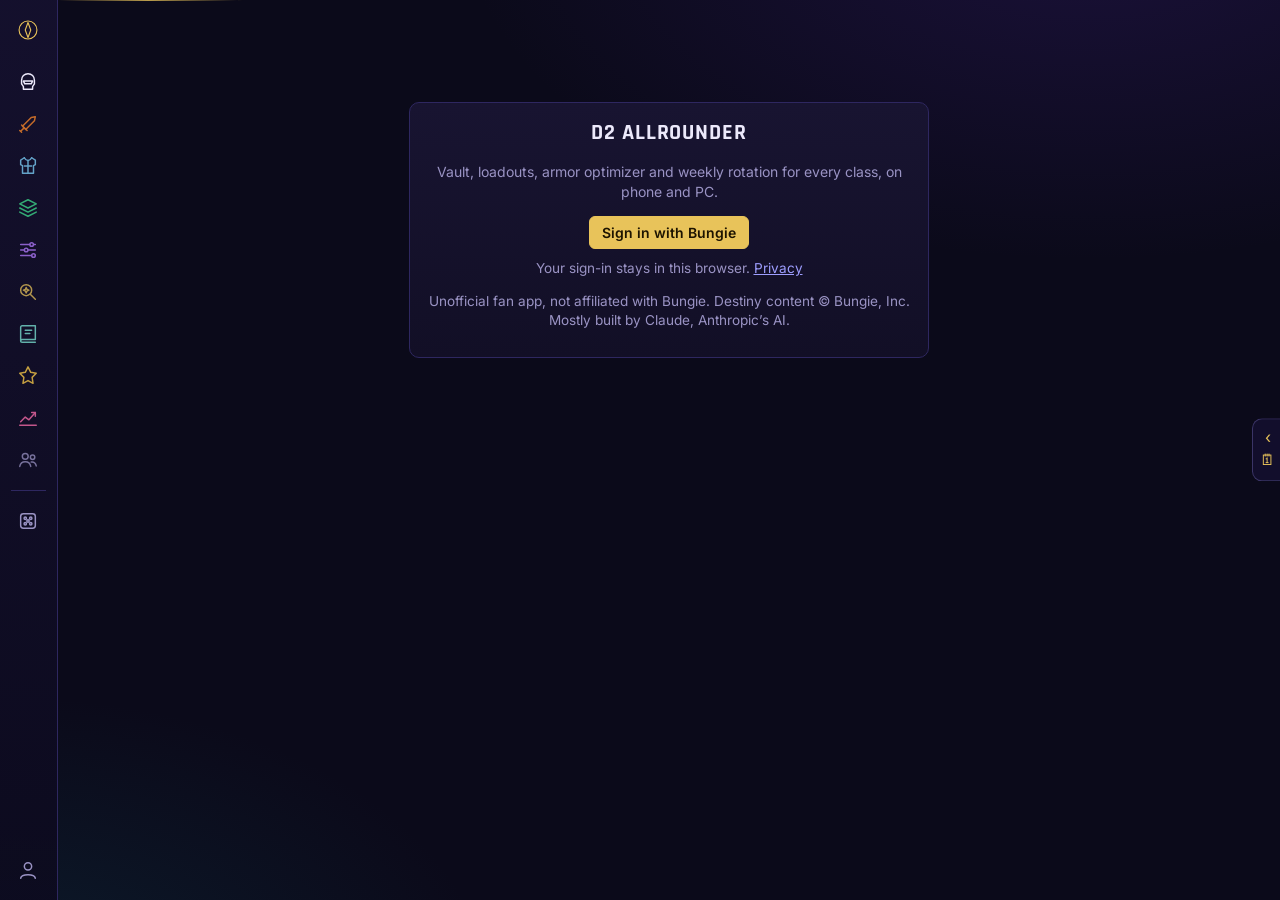
==== index.html @ b0fadec6 "Visible affordances (rotating arrows, lifting buttons, › on cards), light thread from the rail to a " ====
<!doctype html>
<html lang="en">
<head>
<meta charset="utf-8">
<meta name="viewport" content="width=device-width, initial-scale=1, viewport-fit=cover">
<title>D2 Allrounder</title>
<meta name="theme-color" content="#0b0a1a">
<script>window.d2aZ=function(){return parseFloat(document.documentElement.style.zoom)||1};try{var t=localStorage.getItem('d2a.theme')||'bunt';if(t==='shader'){var v=JSON.parse(localStorage.getItem('d2a.shaderVars')||'null');if(v){for(var k in v)document.documentElement.style.setProperty(k,v[k])}else t='bunt'}}catch(e){t='bunt'}document.documentElement.dataset.theme=t;try{if(t==='shader'&&/^photo finish$/i.test((JSON.parse(localStorage.getItem('d2a.shaderWahl')||'{}')).n||''))document.documentElement.dataset.pf='1'}catch(e){}try{var tx=parseFloat(localStorage.getItem('d2a.txt'));if(tx&&tx!==1)document.documentElement.style.setProperty('--txt',tx)}catch(e){}try{var z=parseFloat(localStorage.getItem('d2a.zoom'));if(z&&z!==1)document.documentElement.style.zoom=z}catch(e){}</script>
<link rel="manifest" href="manifest.webmanifest">
<link rel="icon" href="icons/icon.svg" type="image/svg+xml">
<link rel="preconnect" href="https://fonts.googleapis.com">
<link rel="preconnect" href="https://fonts.gstatic.com" crossorigin>
<link href="https://fonts.googleapis.com/css2?family=Rajdhani:wght@500;600;700&family=Inter:wght@400;500;600&display=swap" rel="stylesheet">
<link rel="stylesheet" href="css/app.css">
</head>
<body>
<nav id="rail" aria-label="Main">
  <button class="logo" id="logo" title="Home: your guardians, and reload your inventory from Bungie"><svg viewBox="0 0 32 32"><circle cx="16" cy="16" r="13"/><path d="M16 5l4 11-4 11-4-11z"/></svg><span>D2 Allrounder</span></button>
  <div class="gruppe" role="tablist">
    <button data-tab="char" class="an" role="tab"><svg viewBox="0 0 24 24"><path d="M12 3c-4 0-7 3-7 7v4l2 3v3h10v-3l2-3v-4c0-4-3-7-7-7z"/><path d="M7 11h10l-1.5 3h-7z"/></svg><span>Inventory</span></button>
    <button data-tab="vault" role="tab"><svg viewBox="0 0 24 24"><path d="M20 4l-1 4.5L9.5 18 6 14.5 15.5 5z"/><path d="M5 13l6 6"/><path d="M7.5 16.5L4 20"/><path d="M3 19l2 2"/></svg><span>Weapons</span></button>
    <button data-tab="armor" role="tab"><svg viewBox="0 0 24 24"><path d="M8 3L4 5.5v5l2 1V20h12v-8.5l2-1v-5L16 3"/><path d="M8 3c1 2 2.5 3 4 3s3-1 4-3"/><path d="M12 6v14M8 12h8"/></svg><span>Armor</span></button>
    <button data-tab="loadouts" role="tab"><svg viewBox="0 0 24 24"><path d="M12 3l9 4.5-9 4.5-9-4.5z"/><path d="M3 12l9 4.5 9-4.5"/><path d="M3 16.5l9 4.5 9-4.5"/></svg><span>Loadouts</span></button>
    <button data-tab="optimizer" role="tab"><svg viewBox="0 0 24 24"><path d="M4 6h10M18 6h2M4 12h4M12 12h8M4 18h12M20 18h0"/><circle cx="16" cy="6" r="2"/><circle cx="10" cy="12" r="2"/><circle cx="18" cy="18" r="2"/></svg><span>Optimizer</span></button>
    <button data-tab="finder" role="tab"><svg viewBox="0 0 24 24"><circle cx="10" cy="10" r="6"/><path d="M14.5 14.5L20 20"/><path d="M10 7l.9 2.1L13 10l-2.1.9L10 13l-.9-2.1L7 10l2.1-.9z"/></svg><span>Build Finder</span></button>
    <button data-tab="wiki" role="tab"><svg viewBox="0 0 24 24"><path d="M4 4.5A1.5 1.5 0 0 1 5.5 3H20v15H5.5A1.5 1.5 0 0 0 4 19.5z"/><path d="M4 19.5A1.5 1.5 0 0 0 5.5 21H20"/><path d="M9 8h7M9 11.5h5"/></svg><span>Wiki</span></button>
    <button data-tab="guide" role="tab"><svg viewBox="0 0 24 24"><path d="M12 2l3 6 6 1-4.5 4.5L17.5 20 12 17l-5.5 3 1-6.5L3 9l6-1z"/></svg><span>Raid Guide</span></button>
    <button data-tab="stats" role="tab"><svg viewBox="0 0 24 24"><path d="M3 20h18"/><path d="M4 16l5-5 4 3 7-8"/><path d="M16 6h4v4"/></svg><span>Stats</span></button>
    <button data-tab="hueter" role="tab"><svg viewBox="0 0 24 24"><circle cx="9" cy="8" r="3.2"/><path d="M3 19c.6-3.2 3-5 6-5s5.4 1.8 6 5"/><circle cx="17" cy="9" r="2.4"/><path d="M15.5 14.2c2.6-.4 4.8 1.1 5.5 4.3"/></svg><span>Guardians</span></button>
  </div>
  <div class="trenner"></div>
  <div class="gruppe">
    <button data-zufall><svg viewBox="0 0 24 24"><rect x="4" y="4" width="16" height="16" rx="3"/><circle cx="9" cy="9" r="1.3"/><circle cx="15" cy="15" r="1.3"/><circle cx="15" cy="9" r="1.3"/><circle cx="9" cy="15" r="1.3"/><circle cx="12" cy="12" r="1.3"/></svg><span>Randomizer</span></button>
    <button data-panel="woche"><svg viewBox="0 0 24 24"><rect x="3" y="4" width="18" height="16" rx="2"/><path d="M15 4v16"/><path d="M17.5 8h1.5M17.5 11h1.5M17.5 14h1.5"/></svg><span>Side panel</span></button>
  </div>
  <div class="unten">
    <button id="konto"><svg viewBox="0 0 24 24"><circle cx="12" cy="8" r="4"/><path d="M4 21c1-5 15-5 16 0"/></svg><span id="kontoName">Sign in</span></button>
  </div>
</nav>
<main id="haupt" tabindex="-1"></main>
<aside id="panel" hidden aria-label="Side panel"></aside>
<div id="lichtfaden" aria-hidden="true"><i></i></div>
<button id="panelGriff" title="Side panel: this week, Xûr, postmaster, account" aria-label="Open side panel"><em>‹</em><span>🗓</span></button>
<div id="tipp" hidden></div>
<div id="meldung" role="status"></div>
<script>
// Während eines Updates kann der Server kurz alte und neue Dateien mischen. Dann einmal neu laden statt leer zu bleiben.
addEventListener('error', (e) => {
  if (!/SyntaxError|does not provide an export|Failed to fetch dynamically/.test(String(e.message))) return;
  const n = Number(sessionStorage.getItem('d2a.modfix') || 0);
  if (n < 3) { sessionStorage.setItem('d2a.modfix', String(n + 1)); setTimeout(() => location.reload(), 2500 * (n + 1)); }
});
setTimeout(() => sessionStorage.removeItem('d2a.modfix'), 60000);
</script>
<script type="module" src="js/app.js"></script>
</body>
</html>
---- css/app.css ----
/* D2 Allrounder: dunkel, minimalistisch, Destiny-Akzente. */
:root{
  --p110e25:#110e25;--p07051a:#07051a;--p050310:#050310;--p120c22:#120c22;--p2a2450:#2a2450;--p5b3a8f:#5b3a8f;--p3b2560:#3b2560;--p0b0920:#0b0920;--p16123a:#16123a;--p0b0a1a:#0b0a1a;
  --bg:#0b0a1a;--bg2:#120f26;--flaeche:#181431;--flaeche2:#211b44;--linie:#2e2760;--text:#ece9fb;--matt:#9a93c4;
  --gold:#e8c35a;--violett:#9b7bff;--gut:#5fe0a8;--warn:#ff7a6b;
  --kinetic:#d8dbe2;--arc:#7fd5ff;--solar:#ff8a2a;--void:#b37bff;--stasis:#4f86ff;--strand:#3fe08f;
  --rail:58px;--rail-offen:210px;--panel:330px;
  --kopf:'Rajdhani',system-ui,sans-serif;--fliess:'Inter',system-ui,sans-serif;

  --text2:#cfc9ee;--text3:#d9d5f2;--flaeche3:#241e4d;--bg3:#120e2c;--linie2:#3a3466;--bg0:#0b0920;--bg4:#0f0c24;--bg5:#0f0b28;--bg6:#140c33;--det1:#1a1538;--det2:#0e0b22;--rail1:#15112ef2;--rail2:#0d0b1ff2;--glow1:#3a1f7a55;--glow2:#0e4a5a44;--violett33:#9b7bff33;--violett55:#9b7bff55;
}
:root[data-theme=og]{
  --p110e25:#16181c;--p07051a:#0d0f11;--p050310:#08090a;--p120c22:#141619;--p2a2450:#333840;--p5b3a8f:#586270;--p3b2560:#3a404a;--p0b0920:#121416;--p16123a:#21252a;--p0b0a1a:#0f1114;
  --bg:#0b0d10;--bg2:#111418;--flaeche:#161a1f;--flaeche2:#1e232a;--linie:#2a3038;--text:#eceef1;--matt:#8d949e;--violett:#c9ced6;
  --text2:#c6cad1;--text3:#d4d7dc;--flaeche3:#20252c;--bg3:#101317;--linie2:#363c46;--bg0:#08090b;--bg4:#0e1114;--bg5:#0e1114;--bg6:#12161b;
  --det1:#171b21;--det2:#0d1013;--rail1:#101317f2;--rail2:#0a0c0ef2;--glow1:#ffffff08;--glow2:#ffffff05;--violett33:#ffffff14;--violett55:#ffffff26}
:root[data-theme=og] #rail [data-tab],:root[data-theme=og] #rail [data-panel]{--ak:#e6e8eb}
*{box-sizing:border-box}
html{background:var(--bg);color-scheme:dark;font-size:calc(16px * var(--txt, 1))}
body{margin:0;color:var(--text);font:calc(14px * var(--txt, 1))/1.4 var(--fliess);min-height:100vh;
  background:radial-gradient(900px 500px at 85% -10%,var(--glow1),transparent 70%),radial-gradient(700px 420px at 0% 110%,var(--glow2),transparent 70%),var(--bg);
  display:grid;grid-template-columns:var(--rail) minmax(0,1fr) auto}
button{font:inherit;color:inherit;cursor:pointer;background:var(--flaeche);border:1px solid var(--linie);border-radius:6px;padding:6px 12px}
button:hover{border-color:var(--violett)}
button:focus-visible,input:focus-visible,select:focus-visible{outline:2px solid var(--gold);outline-offset:2px}
.haupt-knopf{background:var(--gold);color:#1d1400;border-color:var(--gold);font-weight:600}
h1,h2,h3{font-family:var(--kopf);letter-spacing:.04em;text-transform:uppercase;margin:0}
h1{font-size:1.6rem;font-weight:700}h2{font-size:1.15rem;font-weight:600}h3{font-size:.95rem;font-weight:600;color:var(--gold)}

/* Seitenleiste: eingeklappt Symbole, Hover oder Antippen klappt sie über den Inhalt aus. */
#rail{position:fixed;inset:0 auto 0 0;width:var(--rail);z-index:20;display:flex;flex-direction:column;gap:4px;padding:10px 7px;
  background:linear-gradient(180deg,var(--rail1),var(--rail2));border-right:1px solid var(--linie);transition:width .18s ease;overflow:hidden}
#rail:hover,#rail.offen{width:var(--rail-offen);box-shadow:8px 0 30px #0009}
#rail button,.logo{display:flex;align-items:center;gap:12px;width:100%;padding:9px 10px;border:0;border-radius:8px;background:none;white-space:nowrap;text-align:left;color:var(--matt)}
#rail button:hover{background:var(--flaeche);color:var(--text)}
#rail button.an{background:linear-gradient(90deg,var(--violett33),transparent);color:var(--text);box-shadow:inset 3px 0 0 var(--gold)}
#rail button.panel-an{color:var(--gold)}
#rail svg{flex:none;width:22px;height:22px;fill:none;stroke:currentColor;stroke-width:1.6;stroke-linecap:round;stroke-linejoin:round}
#rail span{opacity:0;transition:opacity .12s}#rail:hover span,#rail.offen span{opacity:1}
.logo{color:var(--gold);font-family:var(--kopf);font-weight:700;letter-spacing:.06em;margin-bottom:8px}.logo svg{stroke:var(--gold)}
.trenner{height:1px;background:var(--linie);margin:6px 4px}
.gruppe{display:flex;flex-direction:column;gap:2px}.unten{margin-top:auto}

main{grid-column:2;min-width:0;padding:18px 22px 60px}
#panel{grid-column:3;width:var(--panel);position:sticky;top:0;height:100vh;overflow:auto;border-left:1px solid var(--linie);background:color-mix(in srgb,var(--p110e25) 91%,transparent);padding:16px;scrollbar-width:thin}
#panel[hidden]{display:none}

.leer{color:var(--matt);max-width:60ch}
.karte{background:linear-gradient(180deg,var(--flaeche),var(--bg2));border:1px solid var(--linie);border-radius:10px;padding:14px 16px;margin-bottom:12px}
.kopf{display:flex;align-items:center;gap:14px;flex-wrap:wrap;margin-bottom:14px}
.kopf .platz{flex:1}
.chips{display:flex;flex-wrap:wrap;gap:6px}
.chip{border-radius:999px;padding:4px 12px;font-size:.85rem;background:var(--bg2)}
.chip[aria-pressed=true]{background:var(--violett);border-color:var(--violett);color:var(--bg6);font-weight:600}

/* Items */
.reihe{display:grid;grid-template-columns:120px minmax(0,1fr);gap:10px;align-items:start;padding:8px 0;border-top:1px solid var(--flaeche3)}
.reihe>h3{padding-top:12px;font-size:.85rem}
.raster{display:flex;flex-wrap:wrap;gap:5px}
.ic{position:relative;width:52px;height:52px;flex:none;border-radius:4px;background:var(--bg4) center/cover no-repeat;border:2px solid var(--linie2);cursor:pointer}
.ic:hover{transform:translateY(-1px);box-shadow:0 4px 14px #0008}
.ic.exotic{box-shadow:inset 0 0 0 1px var(--gold)}
.ic.el-1{border-color:var(--kinetic)}.ic.el-2{border-color:var(--arc)}.ic.el-3{border-color:var(--solar)}.ic.el-4{border-color:var(--void)}.ic.el-6{border-color:var(--stasis)}.ic.el-7{border-color:var(--strand)}
.ic .pow{position:absolute;right:1px;bottom:0;font:600 .62rem var(--fliess);background:#000a;padding:0 3px;border-radius:2px}
.ic .ch{position:absolute;left:2px;top:2px;width:15px;height:15px;border-radius:50%;background:var(--p07051a) center/cover;border:1px solid var(--gold)}
.ic .ort{position:absolute;right:-4px;top:-4px;width:12px;height:12px;border-radius:50%;border:2px solid var(--bg)}
.ort.tresor{background:var(--gold)}.ort.char{background:var(--gut)}
.ic.dim{opacity:.25;filter:grayscale(.7)}

#tipp{position:fixed;z-index:50;max-width:380px;background:color-mix(in srgb,var(--p07051a) 95%,transparent);border:1px solid var(--violett);border-radius:8px;padding:10px 12px;pointer-events:none;box-shadow:0 10px 30px #000b}
#tipp b{font-family:var(--kopf);font-size:1.05rem;letter-spacing:.03em}#tipp small{display:block;color:var(--matt)}
.perks{display:flex;gap:6px;margin-top:8px;flex-wrap:wrap}.perks i{width:28px;height:28px;border-radius:50%;background:var(--bg5) center/cover;border:1px solid var(--linie)}
#meldung{position:fixed;left:50%;bottom:22px;transform:translateX(-50%);background:var(--flaeche2);border:1px solid var(--linie);padding:10px 16px;border-radius:8px;display:none;z-index:60}
#meldung.fehler{border-color:var(--warn)}

.anmelden{max-width:520px;margin:10vh auto;text-align:center}.anmelden p{color:var(--matt)}

/* Handy: Leiste wird zur Leiste unten, Panel zum Overlay. */
@media(max-width:760px){
  body{grid-template-columns:1fr;padding-bottom:64px}
  #rail{inset:auto 0 0 0;width:100%;height:60px;flex-direction:row;padding:6px;border-right:0;border-top:1px solid var(--linie)}
  #rail:hover,#rail.offen{width:100%;box-shadow:none}
  #rail .logo,#rail .trenner,#rail span{display:none}
  #rail .gruppe{flex-direction:row;flex:1;justify-content:space-around}#rail .gruppe:not([role]){flex:none}#rail .unten{margin:0}
  #rail button{justify-content:center;padding:8px}
  main{grid-column:1;padding:14px 12px 80px}
  #panel{position:fixed;inset:0 0 60px 0;width:auto;height:auto;z-index:30;background:var(--p110e25)}
  .reihe{grid-template-columns:1fr}.reihe>h3{padding-top:0}
  .ic{width:46px;height:46px}
}
@media(prefers-reduced-motion:reduce){#rail,#rail span{transition:none}.ic:hover{transform:none}}

/* Suche und Filter im Tresor */
#suche{background:var(--bg2);border:1px solid var(--linie);border-radius:8px;color:var(--text);padding:7px 12px;font:inherit;width:min(320px,100%)}
.filter{display:flex;flex-wrap:wrap;gap:6px 8px;align-items:flex-start;margin-bottom:10px}
.filter details{background:var(--bg2);border:1px solid var(--linie);border-radius:8px;padding:0}
.filter details[open]{flex-basis:100%;padding-bottom:8px}
.filter summary{cursor:pointer;padding:5px 12px;font:600 .85rem var(--kopf);letter-spacing:.05em;text-transform:uppercase;color:var(--matt);list-style:none}
.filter summary::-webkit-details-marker{display:none}
.filter summary::after{content:' ▾';opacity:.6}.filter details[open] summary::after{content:' ▴'}
.filter summary b{background:var(--gold);color:#1d1400;border-radius:999px;padding:0 6px;font-size:.75rem}
.filter details .chips{padding:2px 10px}
.chip small{opacity:.6}
#leeren{border-color:var(--warn);color:var(--warn)}
@media(max-width:760px){#suche{width:100%;order:3}}

/* Item-Detail */
#detail{width:min(860px,96vw);max-height:90vh;overflow:auto;background:linear-gradient(180deg,var(--det1),var(--det2));color:var(--text);border:1px solid var(--violett);border-radius:12px;padding:16px 18px;box-shadow:0 20px 60px #000c}
#detail::backdrop{background:color-mix(in srgb,var(--p050310) 53%,transparent);backdrop-filter:blur(2px)}
.dkopf{display:flex;gap:14px;align-items:center}.dkopf .ic{width:64px;height:64px;cursor:default}.dkopf>div{flex:1;min-width:0}
.dkopf small{display:block;color:var(--matt)}.dkopf .wo{color:var(--gut)}
.zu{background:none;border:0;font-size:1.1rem;color:var(--matt)}
.aktionen{display:flex;flex-wrap:wrap;gap:6px;margin:12px 0;padding-bottom:12px;border-bottom:1px solid var(--linie)}
.aktionen button,.pinfo button{padding:5px 12px;font-size:.85rem}
button:disabled{opacity:.45;cursor:progress}
.dkoerper{display:grid;grid-template-columns:minmax(0,1fr) 270px;gap:18px;align-items:start}.dseite{display:flex;flex-direction:column;gap:12px}.dseite .pinfo{margin-top:0}.pgrid{align-content:flex-start}
.pgrid{display:flex;flex-wrap:wrap;gap:4px 10px}
.pcol{display:flex;flex-direction:column;align-items:center;gap:4px;padding:4px;border-radius:8px;background:#ffffff06;min-width:52px}
.pcol small{font-size:.62rem;color:var(--matt);max-width:70px;text-align:center;line-height:1.1;min-height:1.4em}
.pl{width:40px;height:40px;padding:0;border-radius:50%;background:var(--bg3) center/cover no-repeat;border:2px solid transparent;opacity:.55}
.pl:hover{opacity:1}.pl.an{opacity:1;border-color:var(--arc);box-shadow:0 0 0 2px #7fd5ff33}.pl.wahl{opacity:1;border-color:var(--gold)}
.pinfo{margin-top:12px;background:var(--bg2);border:1px solid var(--linie);border-radius:8px;padding:10px 12px}
.pinfo small{display:block;color:var(--matt)}.pinfo p{margin:6px 0 8px}.pinfo em{color:var(--gut);font-style:normal}
.klein{font-size:.85rem;margin-top:10px}
.st{display:grid;grid-template-columns:110px 1fr 30px;gap:8px;align-items:center;font-size:.8rem;margin-bottom:4px}
.st span{color:var(--matt)}.st i{height:6px;background:#ffffff12;border-radius:3px;overflow:hidden}.st b{display:block;height:100%;background:linear-gradient(90deg,var(--violett),var(--gold))}.st em{font-style:normal;text-align:right}
.ort.post{background:var(--warn)}
@media(max-width:760px){.dkoerper{grid-template-columns:1fr}#detail{padding:12px}}
.pcol.breit{flex-direction:row;flex-wrap:wrap;justify-content:flex-start;flex-basis:100%;align-content:flex-start}.pcol.breit small{flex-basis:100%;max-width:none}
.pcol.breit .pl{width:34px;height:34px}
.mehr{padding:1px 8px;font-size:.7rem;border-radius:999px;color:var(--matt)}
.klapp{background:none;border:0;padding:0;font:inherit;color:inherit;letter-spacing:inherit;text-transform:inherit;text-align:left}
.reihe.zu{opacity:.75}.reihe.zu>h3{padding-top:4px}
.dseite{position:sticky;top:0;display:flex;flex-direction:column;gap:12px}.dseite .pinfo{margin-top:0}.dseite .klein{margin-top:0}
@media(max-width:760px){.dkoerper{grid-template-columns:1fr}.dseite{position:static}}
[hidden]{display:none!important}

/* This week */
#panel h3{margin:16px 0 8px}
.reset{color:var(--matt);font-size:.85rem;margin:6px 0 10px}.reset b{color:var(--text)}
.xur-knopf{width:100%;text-align:left;background:linear-gradient(90deg,#e8c35a33,transparent);border-color:var(--gold);color:var(--gold);font-weight:600;margin-bottom:6px}
.akt{background:var(--flaeche);border:1px solid var(--linie);border-radius:8px;padding:9px 10px;margin-bottom:8px}
.akt.feat{border-color:#e8c35a88;box-shadow:inset 3px 0 0 var(--gold)}
.akt-kopf{display:flex;align-items:center;gap:8px;flex-wrap:wrap}.akt-kopf i{width:22px;height:22px;background:center/cover;flex:none}
.akt>small{display:block;color:var(--matt);font-size:.75rem;margin-top:3px}
.tag{font-size:.68rem;font-weight:600;padding:1px 7px;border-radius:999px;background:var(--flaeche2);color:var(--arc);text-transform:uppercase;letter-spacing:.04em}
.tag.gold{background:#e8c35a22;color:var(--gold)}
.chal{margin:6px 0 0;font-size:.8rem;color:var(--text2)}.chal b{color:var(--gold)}
.mods{display:flex;flex-wrap:wrap;gap:4px;margin-top:7px}.mods i{width:24px;height:24px;background:var(--bg0) center/cover;border-radius:4px}
.tt{margin:6px 0 0;font-size:.85rem;color:var(--text3);max-width:340px}

/* Xûr */
.xg{margin:18px 0 10px;color:var(--gold)}.xg small{color:var(--matt);font-size:.8rem}
.xraster{display:grid;grid-template-columns:repeat(auto-fill,minmax(330px,1fr));gap:12px}
.xk{background:linear-gradient(180deg,var(--flaeche),var(--bg2));border:1px solid var(--linie);border-radius:10px;padding:12px}
.xk.exo{border-color:#e8c35a66}
.xk-kopf{display:flex;gap:10px;align-items:center}.xk-kopf>div{flex:1;min-width:0}.xk-kopf b{font-family:var(--kopf);font-size:1.05rem;letter-spacing:.03em;text-transform:uppercase}
.xk-kopf small{display:block;color:var(--matt)}.xk-kopf .ic{cursor:default}
.kosten{display:flex;align-items:center;gap:4px;font-weight:600;color:var(--gold)}.muenze{width:18px;height:18px;background:center/cover;display:inline-block}
.xk-perks{display:flex;flex-wrap:wrap;gap:6px;margin:10px 0}
.xcol{display:flex;flex-direction:column;align-items:center;gap:3px;background:#ffffff06;border-radius:7px;padding:4px}
.xcol small{font-size:.58rem;color:var(--matt);max-width:58px;text-align:center;line-height:1.1;min-height:1.3em}
.xp{width:30px;height:30px;border-radius:50%;background:var(--bg3) center/cover;border:2px solid transparent;opacity:.6}.xp.an{opacity:1;border-color:var(--arc)}.xp:hover{opacity:1}
.xstats{width:100%;border-collapse:collapse;font-size:.8rem}.xstats th{text-align:left;font-weight:400;color:var(--matt);width:42%;padding:2px 0}
.xstats td:last-child{text-align:right;width:36px}.xstats i{display:block;height:6px;background:#ffffff12;border-radius:3px;overflow:hidden}
.xstats b{display:block;height:100%;background:linear-gradient(90deg,var(--violett),var(--gold))}.xstats .summe th,.xstats .summe td{color:var(--gold);font-weight:600;border-top:1px solid var(--linie);padding-top:4px}
.chals{margin-top:6px;display:flex;flex-direction:column;gap:5px}
.chal{margin:0;font-size:.8rem;line-height:1.3;color:var(--text2)}.chal em{display:block;font-style:normal;font-size:.66rem;text-transform:uppercase;letter-spacing:.06em;color:var(--matt)}
.chal b{color:var(--gold)}.chal span{display:block}

/* Loadouts */
.loraster{display:grid;grid-template-columns:repeat(auto-fill,minmax(300px,1fr));gap:12px}
.lo{background:linear-gradient(180deg,var(--flaeche),var(--bg2));border:1px solid var(--linie);border-radius:10px;padding:12px;display:flex;flex-direction:column;gap:10px}
.lo.leer-slot{opacity:.6;border-style:dashed}
.lo-kopf{display:flex;align-items:center;gap:10px}.lo-kopf b{flex:1;font-family:var(--kopf);font-size:1.05rem;letter-spacing:.03em;text-transform:uppercase}.lo-kopf small{color:var(--matt)}
.lo-icon{width:36px;height:36px;border-radius:6px;background-size:cover,cover;background-position:center}
.lo-items{display:flex;flex-wrap:wrap;gap:4px;min-height:38px}.lo-items i{width:38px;height:38px;border-radius:4px;background:var(--bg4) center/cover;border:1px solid var(--linie2)}
.lo-items i.exo{border-color:var(--gold)}.lo-items i.fehlt{border-style:dashed;border-color:var(--warn)}
.lo-knoepfe{display:flex;gap:6px;flex-wrap:wrap}.lo-knoepfe button{font-size:.85rem;padding:5px 12px}
.statmin{display:flex;flex-wrap:wrap;gap:6px 12px;margin:0 0 10px;padding:8px 12px;background:var(--bg2);border:1px solid var(--linie);border-radius:8px}
.statmin label{display:flex;align-items:center;gap:6px;font:600 .78rem var(--kopf);letter-spacing:.05em;text-transform:uppercase;color:var(--matt)}
.statmin select{background:var(--flaeche);color:var(--text);border:1px solid var(--linie);border-radius:6px;padding:3px 4px;font:inherit;font-family:var(--fliess);text-transform:none}
.ic .pow.tot{color:var(--gold)}

/* Optimizer */
.optgrid{display:grid;grid-template-columns:minmax(0,1.1fr) minmax(0,1fr);gap:16px;align-items:start}
.optleiste{display:flex;flex-wrap:wrap;gap:10px 16px;align-items:center;margin-bottom:12px}
.optleiste select{background:var(--bg2);color:var(--text);border:1px solid var(--linie);border-radius:6px;padding:4px 6px;font:inherit;max-width:220px}
.haken{display:flex;gap:6px;align-items:center}.anzahl{color:var(--matt)}.anzahl b{color:var(--gut)}
.sbar{display:grid;grid-template-columns:80px minmax(0,1fr) 78px 64px;gap:10px;align-items:center;margin:9px 0}
.sname{font:600 .85rem var(--kopf);letter-spacing:.05em;text-transform:uppercase;color:var(--matt)}
.sleiste{position:relative;height:18px;background:#ffffff0d;border-radius:4px;cursor:pointer;overflow:hidden}
.sleiste:hover{outline:1px solid var(--violett)}
.smax{position:absolute;inset:0 auto 0 0;background:linear-gradient(90deg,var(--violett55),#9b7bffaa)}
.sziel{position:absolute;inset:0 auto 0 0;background:var(--gold);opacity:.85}
.smark{position:absolute;top:0;bottom:0;width:1px;background:#ffffff30}
.swert{font-size:.85rem;color:var(--matt)}.swert b{color:var(--gold)}
.sbonus{display:flex;align-items:center;gap:2px;color:var(--matt)}.sbonus input{width:46px;background:var(--bg2);border:1px solid var(--linie);border-radius:5px;color:var(--text);padding:2px 4px;font:inherit}
.kombi{background:var(--flaeche);border:1px solid var(--linie);border-radius:8px;padding:10px;margin:10px 0;display:flex;flex-direction:column;gap:6px}
.kitems{display:flex;gap:5px}.kitems .ic{cursor:default}
.kwerte{display:grid;grid-template-columns:repeat(6,1fr);gap:4px;text-align:center}.kwerte small{display:block;font-size:.62rem;color:var(--matt);text-transform:uppercase}.kwerte b{font-size:.95rem}
.kmods,.kset{color:var(--matt)}.kset{color:var(--arc)}.kombi button{align-self:flex-start;font-size:.85rem;padding:5px 12px}
@media(max-width:1100px){.optgrid{grid-template-columns:1fr}}
@media(max-width:760px){.sbar{grid-template-columns:62px minmax(0,1fr) 64px}.sbonus{grid-column:2/4}}

/* Stats */
.kpis{display:grid;grid-template-columns:repeat(auto-fit,minmax(180px,1fr));gap:10px;margin-bottom:12px}
.kpi{background:linear-gradient(180deg,var(--flaeche),var(--bg2));border:1px solid var(--linie);border-radius:10px;padding:12px 14px}
.kpi small{display:block;color:var(--matt);font:600 .72rem var(--kopf);letter-spacing:.06em;text-transform:uppercase}.kpi b{display:block;font:700 1.6rem var(--kopf);color:var(--gold)}.kpi span{color:var(--matt);font-size:.78rem}
.karte h3{margin-bottom:10px}
.tage{display:grid;grid-template-columns:repeat(14,1fr);gap:6px;height:120px;align-items:end}
.tage div{display:flex;flex-direction:column;justify-content:flex-end;align-items:center;height:100%;gap:4px}.tage i{width:100%;min-height:2px;border-radius:3px 3px 0 0;background:linear-gradient(180deg,var(--gold),var(--violett))}.tage small{font-size:.65rem;color:var(--matt)}
.zwei{display:grid;grid-template-columns:repeat(auto-fit,minmax(380px,1fr));gap:12px}
.stab{width:100%;border-collapse:collapse;font-size:.85rem}.stab th{text-align:right;color:var(--matt);font-weight:500;font-size:.72rem;text-transform:uppercase;padding-bottom:6px}
.stab td{padding:4px 0;border-top:1px solid var(--flaeche3);text-align:right}.stab td:first-child{text-align:left;display:flex;align-items:center;gap:8px}.stab td i{width:20px;height:20px;background:center/cover;flex:none}
.tbar{display:grid;grid-template-columns:120px 1fr 70px;gap:8px;align-items:center;font-size:.82rem;margin:4px 0}.tbar span{color:var(--matt)}.tbar i{height:8px;background:#ffffff10;border-radius:4px;overflow:hidden}
.tbar b{display:block;height:100%;background:linear-gradient(90deg,var(--violett),var(--arc))}.tbar em{font-style:normal;text-align:right}
.twaffen{display:grid;grid-template-columns:repeat(auto-fill,minmax(200px,1fr));gap:6px}
.tw{display:flex;gap:8px;align-items:center;padding:4px;border-radius:6px;background:#ffffff05}.tw i{width:36px;height:36px;border-radius:4px;background:center/cover;flex:none;border:1px solid var(--linie2)}.tw.exo i{border-color:var(--gold)}
.tw b{display:block;font-size:.85rem}.tw small{color:var(--matt);font-size:.72rem}
@media(max-width:760px){.zwei{grid-template-columns:1fr}.tbar{grid-template-columns:90px 1fr 60px}}

/* Build Finder */
#fsuche{background:var(--bg2);border:1px solid var(--linie);border-radius:8px;color:var(--text);padding:7px 12px;font:inherit;width:min(320px,100%)}
.fraster{display:grid;grid-template-columns:repeat(auto-fill,minmax(360px,1fr));gap:12px}
.fb{background:linear-gradient(180deg,var(--flaeche),var(--bg2));border:1px solid var(--linie);border-radius:10px;padding:14px}
.fb-kopf{display:flex;justify-content:space-between;gap:10px;align-items:flex-start}.fb-kopf small{color:var(--matt)}
.fb h3{margin:12px 0 6px;font-size:.8rem}.fw{color:#d4cff0;font-size:.88rem;margin:8px 0 0}
.fz{display:flex;flex-wrap:wrap;align-items:center;gap:8px;padding:4px 0;font-size:.88rem}.fz i{width:28px;height:28px;border-radius:4px;background:center/cover;border:1px solid var(--gold)}
.fz em{font-style:normal;font-size:.72rem;text-transform:uppercase;letter-spacing:.05em}.fz.hat em{color:var(--gut)}.fz.fehlt em{color:var(--warn)}
.fz small{flex-basis:100%;color:var(--matt);font-size:.78rem}
.blip{display:inline-grid;place-items:center;width:17px;height:17px;border-radius:50%;background:var(--violett);color:var(--bg6);font:700 .7rem var(--fliess);cursor:help}
.fliste{margin:0;color:var(--text2);font-size:.85rem}
.fb-fuss{display:flex;align-items:center;justify-content:space-between;margin-top:14px}.fb-fuss a{color:var(--arc);font-size:.85rem}
.ic .mark{position:absolute;left:2px;bottom:2px;width:12px;height:12px;border-radius:2px}
.ic .mark.junk{background:var(--warn);clip-path:polygon(20% 0,50% 30%,80% 0,100% 20%,70% 50%,100% 80%,80% 100%,50% 70%,20% 100%,0 80%,30% 50%,0 20%)}
.ic .mark.fuel{background:var(--solar);clip-path:polygon(50% 0,80% 45%,70% 100%,30% 100%,20% 45%)}
.rot{color:var(--warn)}.gold{color:var(--gold)}
.ic .god{position:absolute;left:2px;bottom:2px;width:10px;height:10px;border-radius:50%;background:var(--gut);box-shadow:0 0 0 2px #000a}.ic .god.pvp{background:var(--arc)}
.pl{position:relative}.dot{position:absolute;width:9px;height:9px;border-radius:50%;border:1px solid #000}.pl .dot.pve{right:-2px;top:-2px;background:var(--gut)}.pl .dot.pvp{right:-2px;bottom:-2px;background:var(--arc)}
.legende{display:inline-flex;align-items:center;gap:4px;margin-left:4px}.legende .dot{position:static;display:inline-block}
.rollinfo{color:var(--gut)!important;font-weight:600}.rollinfo.pvp{color:var(--arc)!important}
.legende .dot.pve{background:var(--gut)}.legende .dot.pvp{background:var(--arc)}.legende{display:flex;flex-wrap:wrap;margin:6px 0 0}

/* Seitenpanel: Auswahl, anheften, breit */
#panel.breit{width:560px}
.pkopf{display:flex;gap:6px;align-items:center;margin:-4px 0 12px;position:sticky;top:-16px;z-index:2;background:var(--p110e25);padding:6px 0}
.pkopf select{flex:1;background:var(--bg2);color:var(--text);border:1px solid var(--linie);border-radius:6px;padding:5px 8px;font:600 .9rem var(--kopf);letter-spacing:.04em;text-transform:uppercase}
.pknopf{padding:4px 8px;font-size:.85rem;line-height:1}.pknopf[aria-pressed=true]{border-color:var(--gold);background:#e8c35a22}
#panel h1{font-size:1.2rem}
#panel .xraster,#panel .fraster,#panel .loraster,#panel .zwei,#panel .optgrid{grid-template-columns:1fr}
#panel .reihe{grid-template-columns:1fr}#panel .reihe>h3{padding-top:0}
#panel .kpis{grid-template-columns:1fr 1fr}#panel .sbar{grid-template-columns:62px minmax(0,1fr) 64px}#panel .sbonus{grid-column:2/4}
#panel .ic{width:44px;height:44px}#panel .statmin label{font-size:.7rem}
.xur-box{margin-bottom:8px}.xur-box>summary{list-style:none;cursor:pointer;display:block;border:1px solid var(--gold);border-radius:6px;padding:7px 12px}.xur-box>summary::-webkit-details-marker{display:none}
.xur-box[open]>summary{margin-bottom:8px}.xur-inhalt .xg{font-size:.95rem;margin:10px 0 6px}
.post-kopf{display:flex;justify-content:space-between;align-items:center;margin-bottom:8px}.post-kopf small{color:var(--matt)}
.pk{padding:0}.postchip{border-color:var(--warn);color:#ffb3a8}
/* Jede Ansicht eine eigene Akzentfarbe, damit die Symbole sich klar unterscheiden. */
#rail [data-tab=vault]{--ak:var(--solar)}#rail [data-tab=armor]{--ak:var(--arc)}#rail [data-tab=loadouts]{--ak:var(--strand)}
#rail [data-tab=optimizer]{--ak:var(--void)}#rail [data-tab=finder]{--ak:var(--gold)}#rail [data-tab=stats]{--ak:#ff6fae}#rail [data-panel]{--ak:#9fd8ff}
#rail button[data-tab] svg,#rail button[data-panel] svg{color:var(--ak);opacity:.75}
#rail button:hover svg,#rail button.an svg,#rail button.panel-an svg{opacity:1;filter:drop-shadow(0 0 4px color-mix(in srgb,var(--ak) 60%,transparent))}
#rail button.an{box-shadow:inset 3px 0 0 var(--ak);background:linear-gradient(90deg,color-mix(in srgb,var(--ak) 22%,transparent),transparent)}
@media(max-width:760px){#rail button.an{box-shadow:inset 0 -3px 0 var(--ak)}}
.lo-knoepfe .loeschen{margin-left:auto;border-color:#ff7a6b66;color:#ffb3a8}.lo-knoepfe .loeschen:hover{border-color:var(--warn)}

/* Build-Feed */
.feed-filter{position:sticky;top:0;z-index:5;background:linear-gradient(180deg,var(--bg) 70%,transparent);padding:6px 0 12px;align-items:center}
.feed-zahl{margin-left:auto;color:var(--matt);font-size:.85rem}
.el-chip.el-solar[aria-pressed=true]{background:var(--solar);border-color:var(--solar)}.el-chip.el-arc[aria-pressed=true]{background:var(--arc);border-color:var(--arc)}
.el-chip.el-void[aria-pressed=true]{background:var(--void);border-color:var(--void)}.el-chip.el-stasis[aria-pressed=true]{background:var(--stasis);border-color:var(--stasis);color:#fff}
.el-chip.el-strand[aria-pressed=true]{background:var(--strand);border-color:var(--strand)}.el-chip.el-prismatic[aria-pressed=true]{background:linear-gradient(90deg,var(--solar),var(--void),var(--arc));border-color:var(--gold)}
#feed{display:flex;flex-direction:column;gap:14px;max-width:820px;margin:0 auto}
.feed-karte{display:grid;grid-template-columns:120px minmax(0,1fr);gap:16px;background:linear-gradient(135deg,var(--flaeche),var(--bg2));border:1px solid var(--linie);border-radius:14px;padding:14px;scroll-snap-align:start}
.feed-karte.kuratiert{border-color:#e8c35a55}
.fk-bild{width:120px;height:120px;border-radius:10px;background:var(--bg4) center/cover;border:2px solid var(--gold);box-shadow:0 8px 24px #0008}
.fk-kopf{display:flex;justify-content:space-between;gap:10px;align-items:flex-start;flex-wrap:wrap}.fk-kopf small{color:var(--matt)}
.fk-tags{display:flex;gap:5px;flex-wrap:wrap}.tag.gut{color:var(--gut);background:#5fe0a822}
.eltag{font-size:.68rem;font-weight:700;padding:1px 7px;border-radius:999px;text-transform:uppercase;letter-spacing:.04em;color:var(--p120c22)}
.eltag.el-solar{background:var(--solar)}.eltag.el-arc{background:var(--arc)}.eltag.el-void{background:var(--void)}.eltag.el-stasis{background:var(--stasis);color:#fff}.eltag.el-strand{background:var(--strand)}.eltag.el-prismatic{background:linear-gradient(90deg,var(--solar),var(--void),var(--arc))}
.fk-warum{margin:10px 0 6px;color:var(--text3);font-size:.92rem;line-height:1.45;cursor:pointer}
.fk-klapp{background:none;border:0;padding:0;color:var(--arc);font-size:.82rem}
.fk-mehr h3{margin:12px 0 6px;font-size:.8rem}
.feed-ende{text-align:center;color:var(--matt);padding:24px;font-size:.85rem}
@media(max-width:760px){.feed-karte{grid-template-columns:64px minmax(0,1fr);gap:10px}.fk-bild{width:64px;height:64px}}
#panel .feed-karte{grid-template-columns:56px minmax(0,1fr)}#panel .fk-bild{width:56px;height:56px}

/* Konto */
.konto-kopf{border-radius:12px;padding:18px;background:center/cover;border:1px solid var(--linie);margin-bottom:10px}.konto-kopf small{color:var(--matt)}
.konto-zahlen{display:flex;gap:18px;margin-top:12px;flex-wrap:wrap}.konto-zahlen span{color:var(--matt);font-size:.75rem;text-transform:uppercase;letter-spacing:.05em}.konto-zahlen b{display:block;font:700 1.3rem var(--kopf);color:var(--gold);text-transform:none}
.kchar{display:flex;align-items:center;gap:12px;padding:10px 12px;border-radius:10px;background:center/cover;border:1px solid var(--linie);margin-bottom:8px}
.kchar i{width:44px;height:44px;background:center/cover;border-radius:4px;flex:none}.kchar div{flex:1}.kchar small{display:block;color:var(--text2);font-size:.78rem}.klicht{font:700 1.4rem var(--kopf);color:var(--gold)}
.konto-app p{color:var(--matt);font-size:.85rem}.konto-knoepfe{display:flex;flex-wrap:wrap;gap:6px;margin:8px 0}
.knopf-link{display:inline-block;padding:6px 12px;border:1px solid var(--linie);border-radius:6px;color:var(--arc);text-decoration:none;font-size:.9rem}
.rot-knopf{border-color:var(--warn);color:#ffb3a8}
.build-banner{display:flex;justify-content:space-between;gap:12px;flex-wrap:wrap;align-items:center;background:linear-gradient(90deg,#e8c35a22,#9b7bff18);border:1px solid #e8c35a66;border-radius:10px;padding:10px 14px;margin-bottom:12px}
.build-banner small{display:block;color:var(--matt);font-size:.7rem;text-transform:uppercase;letter-spacing:.06em}.build-banner b{font-family:var(--kopf);font-size:1.1rem;letter-spacing:.03em;text-transform:uppercase}
.build-banner span{display:block;color:var(--text2);font-size:.8rem;max-width:70ch}.bb-rechts{display:flex;gap:10px;align-items:center;flex-wrap:wrap}
.slotwahl{display:flex;gap:6px;align-items:center;font-size:.85rem}.slotwahl select{background:var(--bg2);color:var(--text);border:1px solid var(--linie);border-radius:6px;padding:4px 6px;font:inherit;max-width:240px}
.fquelle{color:var(--matt);font-size:.8rem;margin:10px 0 0}.fquelle a,.fquellen a{color:var(--arc)}
.fquellen{display:flex;flex-wrap:wrap;gap:6px 12px;font-size:.82rem}.klein2{font-size:.8rem;color:var(--matt)!important;margin:2px 0}
.feed-karte{grid-template-columns:80px minmax(0,1fr)}.fk-bild{width:80px;height:80px}
#rail [data-tab=wiki]{--ak:#7ee8d8}

/* Wiki */
#wsuche{background:var(--bg2);border:1px solid var(--linie);border-radius:8px;color:var(--text);padding:9px 14px;font:inherit;flex:1;min-width:220px;max-width:560px;font-size:1rem}
.wkat{display:grid;grid-template-columns:repeat(auto-fill,minmax(180px,1fr));gap:10px}
.wkat button{display:flex;flex-direction:column;align-items:flex-start;gap:4px;padding:16px;border-radius:12px;background:linear-gradient(135deg,var(--flaeche),var(--bg2));text-align:left}
.wkat span{font-size:1.6rem}.wkat b{font-family:var(--kopf);letter-spacing:.04em;text-transform:uppercase}.wkat small{color:var(--matt)}
.wz{background:var(--flaeche);border:1px solid var(--linie);border-radius:10px;padding:10px 12px;margin:8px 0;max-width:860px}
.wz.antwort{border-color:var(--gold);background:linear-gradient(135deg,#e8c35a1a,var(--flaeche));padding:14px 16px}
.wz-kopf{display:flex;gap:10px;align-items:center}.wz-kopf i{width:36px;height:36px;border-radius:5px;background:center/cover;flex:none}
.wz-kopf small{display:block;color:var(--matt);font-size:.68rem;text-transform:uppercase;letter-spacing:.06em}.wz-kopf b{font-family:var(--kopf);font-size:1.05rem;letter-spacing:.03em}
.wz-kurz{margin:6px 0;color:#e2def7}.wz.antwort .wz-kurz{font-size:1.05rem}
.wz-mehr p{margin:6px 0;font-size:.88rem;color:var(--text2)}.wz-mehr a{color:var(--arc)}.wm{color:var(--matt)!important}
.wteile{display:flex;flex-wrap:wrap;gap:6px;margin:8px 0}.wteile span{display:flex;align-items:center;gap:6px;background:#ffffff08;border-radius:6px;padding:3px 8px 3px 3px;font-size:.8rem}
.wteile i{width:24px;height:24px;border-radius:3px;background:center/cover}
.wh{margin:16px 0 6px}.wh small{color:var(--matt)}
.sleiste{touch-action:none;user-select:none}
.kitems{gap:8px;flex-wrap:wrap}.kteil{display:flex;flex-direction:column;align-items:center;gap:3px;width:64px}.kteil small{font-size:.62rem;color:var(--arc);text-align:center;line-height:1.1;max-width:64px;overflow:hidden;text-overflow:ellipsis;white-space:nowrap}
.kteil .ic{cursor:help}.ic .kmod{position:absolute;left:-4px;bottom:-4px;width:20px;height:20px;border-radius:4px;background:var(--bg0) center/cover;border:1px solid var(--gold)}
.kmods{display:flex;flex-wrap:wrap;gap:6px 14px;font-size:.85rem;color:var(--text3)}.kmods span{display:flex;align-items:center;gap:6px}.kmods i{width:26px;height:26px;border-radius:4px;background:var(--bg0) center/cover;border:1px solid var(--linie2)}.kmods b{color:var(--gut)}
.tstat{margin-top:6px;font-size:.8rem;border-collapse:collapse}.tstat td{padding:1px 10px 1px 0}.tstat td:last-child{text-align:right;color:var(--text)}.tstat td:first-child{color:var(--matt)}.tstat .summe td{color:var(--gold);border-top:1px solid var(--linie)}
.tmod{display:flex;align-items:center;gap:6px;margin-top:6px;font-size:.82rem;color:var(--gut)}.tmod i{width:22px;height:22px;border-radius:4px;background:center/cover}
#tipp small{margin-top:2px}
#rail [data-tab=guide]{--ak:#ffcf4a}
.guide{width:100%;height:calc(100vh - 40px);border:1px solid var(--linie);border-radius:12px;background:#0c0b12}
#panel .guide{height:calc(100vh - 140px)}
#tippFest{position:fixed;z-index:70;max-width:420px;max-height:70vh;overflow:auto;background:color-mix(in srgb,var(--p07051a) 97%,transparent);border:1px solid var(--gold);border-radius:8px;padding:12px 14px;box-shadow:0 10px 40px #000d}
#tippFest b{font-family:var(--kopf)}#tippFest small{display:block;color:var(--matt)}#tippFest .thint{display:none}
.tf-zu{float:right;background:none;border:0;color:var(--matt);padding:0 0 0 8px}
.tstats{display:flex;flex-wrap:wrap;gap:4px 10px;margin-top:6px;font-size:.78rem;color:var(--matt)}.tstats b{color:var(--text)}
.tperks{display:flex;flex-direction:column;gap:4px;margin-top:8px}.tperks div{display:flex;gap:8px;align-items:flex-start;font-size:.78rem;color:var(--text2)}
.tperks i{width:22px;height:22px;flex:none;border-radius:50%;background:var(--bg5) center/cover;border:1px solid var(--linie)}.tperks b{font-family:var(--fliess)!important;color:var(--text)}
.tset{margin-top:8px;padding-top:6px;border-top:1px solid var(--linie);display:flex;flex-direction:column;gap:3px;font-size:.78rem;color:var(--text2)}.tset>b{color:var(--arc);font-family:var(--kopf)}
.tset em{font-style:normal;color:var(--gold);font-weight:600}.tgold{color:var(--gold)}.thint{opacity:.6;font-size:.7rem!important;margin-top:6px}
.kset{display:flex;flex-direction:column;font-size:.8rem}.kset b{color:var(--arc);font-weight:600}.kset span{color:var(--matt)}
/* Handy: Tabs scrollen bei Bedarf seitlich, Konto bekommt festen, gut tippbaren Platz rechts. */
@media(max-width:760px){
  #rail{gap:0;padding:6px 4px}
  #rail .gruppe[role]{overflow-x:auto;justify-content:flex-start;scrollbar-width:none;gap:2px}
  #rail .gruppe[role]::-webkit-scrollbar{display:none}
  #rail .gruppe[role] button{flex:1 1 0;min-width:30px;padding:8px 0}
  #rail .gruppe button svg{width:21px;height:21px}
  #rail .gruppe:not([role]) button{padding:8px 6px}
  #rail .gruppe:not([role]){padding:0 2px;border-left:1px solid var(--linie)}
  #rail .unten{flex:none;padding-left:6px;margin-left:2px;border-left:1px solid var(--linie)}
  #rail .unten button{width:48px;height:48px;border-radius:50%;background:var(--flaeche);border:1px solid var(--linie)!important;color:var(--text)}
  #rail .unten svg{width:24px;height:24px}
}
.fk-kopf{display:grid;grid-template-columns:minmax(0,1fr) auto;align-items:start}.fk-kopf h2{overflow-wrap:anywhere}.fk-tags{justify-content:flex-end;flex-wrap:nowrap}@media(max-width:560px){.fk-tags{flex-wrap:wrap;max-width:110px}}
.fk-vorschau{display:flex;flex-wrap:wrap;gap:6px 14px;margin:2px 0 6px;font-size:.8rem;color:var(--text2)}.fk-vorschau span{display:flex;align-items:center;gap:6px}
.fk-vorschau i{width:22px;height:22px;border-radius:3px;background:center/cover;border:1px solid var(--gold)}.fk-vorschau em{font-style:normal;color:var(--matt)}
.wslot{display:flex;flex-wrap:wrap;align-items:center;gap:6px;margin:6px 0}.wslot>small{width:56px;color:var(--matt);font-size:.7rem;text-transform:uppercase;letter-spacing:.05em}
.wf{display:flex;align-items:center;gap:6px;background:#ffffff08;border:1px solid var(--linie);border-radius:6px;padding:3px 8px 3px 3px;font-size:.8rem}.wf.hat{border-color:#5fe0a866}
.wf i{width:26px;height:26px;border-radius:3px;background:center/cover}.wf .gr{font-style:normal;font-size:.62rem;color:var(--gut);text-transform:uppercase;margin-left:2px}
.wf .gr.el2{color:var(--arc)}.wf .gr.el3{color:var(--solar)}.wf .gr.el4{color:var(--void)}.wf .gr.el6{color:var(--stasis)}.wf .gr.el7{color:var(--strand)}
.kteil small.aktivset{color:var(--gold);font-weight:700}
.krang{display:flex;flex-wrap:wrap;align-items:center;gap:6px 8px}.krang b{font:700 1.1rem var(--kopf);color:var(--gold)}.krang>span{color:var(--matt);font-size:.8rem;margin-right:6px}
.schip{font-style:normal;font-size:.7rem;padding:2px 8px;border-radius:999px;border:1px solid color-mix(in srgb,var(--sf) 50%,transparent);color:color-mix(in srgb,var(--sf) 80%,white);background:color-mix(in srgb,var(--sf) 10%,transparent)}
.schip.an{background:color-mix(in srgb,var(--sf) 30%,transparent);font-weight:700}
.kteil .kset-l{border-bottom:2px solid var(--sf);padding-bottom:1px;color:var(--text2)!important}.kteil .kset-l.aktivset{color:var(--gold)!important;font-weight:700}
.kwerte span i{display:block;height:3px;margin:3px 6px 0;background:#ffffff12;border-radius:2px;overflow:hidden}.kwerte span u{display:block;height:100%;background:linear-gradient(90deg,var(--violett),var(--gold))}
/* Optimizer-Karten: Mod pro Teil als klare Beschriftung statt Mini-Symbol */
.kitems{display:grid;grid-template-columns:repeat(5,minmax(0,1fr));gap:6px}.kteil{width:auto;min-width:0}
.kteil .ic{width:100%;max-width:56px;height:auto;aspect-ratio:1}
.kmodl{display:flex;align-items:center;gap:3px;font-size:.6rem;color:var(--gut);white-space:nowrap;overflow:hidden;text-overflow:ellipsis;max-width:100%}
.kmodl i{width:12px;height:12px;flex:none;background:center/cover;border-radius:2px}.kmodl.leer{color:var(--matt);opacity:.6}
@media(max-width:760px){.sbar{grid-template-columns:62px minmax(0,1fr) 58px 52px}.sbonus{grid-column:auto}.sbonus input{width:38px}}
.kommend{margin:4px 0 10px;border:1px solid var(--linie);border-radius:8px;background:var(--bg2)}.kommend>summary{cursor:pointer;padding:7px 10px;font:600 .82rem var(--kopf);letter-spacing:.05em;text-transform:uppercase;color:var(--arc)}
.kw{display:grid;grid-template-columns:52px 1fr;gap:6px;padding:5px 10px;border-top:1px solid var(--flaeche3);font-size:.78rem}.kw b{color:var(--gold)}.kw span{display:flex;flex-wrap:wrap;gap:4px}
.kwn{padding:1px 7px;font-size:.74rem;border-radius:999px;background:#ffffff08}.kwn.raid{border-color:#e8c35a66}.kommend small{display:block;padding:4px 10px 8px;font-size:.68rem}
.kopien{margin:0 0 12px;border:1px solid var(--linie);border-radius:8px;background:var(--bg2)}.kopien>summary{cursor:pointer;padding:6px 10px;font:600 .8rem var(--kopf);text-transform:uppercase;letter-spacing:.05em;color:var(--arc)}
.kopie{display:grid;grid-template-columns:44px auto minmax(0,1fr) 34px;gap:8px;align-items:center;padding:5px 10px;border-top:1px solid var(--flaeche3)}
.kp-oeffnen{padding:3px 0;font-size:.75rem}.kp-perks{display:flex;gap:3px}.kp-perks i{width:24px;height:24px;border-radius:50%;background:var(--bg5) center/cover;border:1px solid var(--linie)}
.kopie small{color:var(--matt);font-size:.72rem}.kp-lock{padding:2px 4px}
.guide-link{cursor:pointer;border:1px solid #ffcf4a66;color:#ffcf4a;background:#ffcf4a14}.tresorzahl{cursor:default}.tresorzahl.voll{border-color:var(--warn);color:#ffb3a8}
.sq-form{display:flex;gap:6px;margin-bottom:10px}.sq-form input{flex:1;background:var(--bg2);border:1px solid var(--linie);border-radius:8px;color:var(--text);padding:7px 10px;font:inherit}
.sq-summe{display:flex;gap:8px;flex-wrap:wrap;margin-bottom:10px;font-size:.85rem}.sq-summe span,.sq-champs span{padding:2px 8px;border-radius:999px;background:#ffffff08}
.hat{color:var(--gut)}.fehlt{color:var(--warn)}
.sq-liste{display:grid;grid-template-columns:repeat(auto-fill,minmax(260px,1fr));gap:10px}
.sq{background:var(--flaeche);border:1px solid var(--linie);border-radius:10px;padding:10px 12px;display:flex;flex-direction:column;gap:6px}
.sq-kopf{display:grid;grid-template-columns:1fr auto;gap:0 6px}.sq-kopf small{grid-column:1;color:var(--matt);font-size:.75rem}.sq-kopf .chip{grid-row:1/3;grid-column:2;align-self:start;padding:2px 8px}
.sq-zeile{display:flex;gap:5px;flex-wrap:wrap}.sq-sub{display:flex;align-items:center;gap:6px;font-size:.82rem}.sq-sub i{width:24px;height:24px;background:center/cover}
.sq-ic{width:38px;height:38px;border-radius:4px;background:var(--bg4) center/cover;border:1px solid var(--linie2)}.sq-ic.exo{border-color:var(--gold)}
.sq-champs{display:flex;gap:6px;flex-wrap:wrap;font-size:.75rem}.guide-kopf{display:flex;justify-content:flex-end;margin-bottom:8px}
.guide-kopf{display:flex;flex-wrap:wrap;gap:6px;margin-bottom:10px}
.sym{display:flex;flex-direction:column;gap:12px;max-width:980px}.sym h2{margin-bottom:6px}
.symgrid{display:grid;grid-template-columns:repeat(auto-fill,minmax(210px,1fr));gap:10px;margin:10px 0}
.symfam{background:var(--bg2);border:1px solid var(--linie);border-radius:10px;padding:10px}.symfam h3{margin-bottom:6px}
.symz{display:flex;justify-content:space-between;gap:8px;padding:4px 0;border-top:1px solid var(--flaeche3);font-size:.88rem}.symz span{color:var(--matt)}
.symtab{width:100%;border-collapse:collapse;font-size:.9rem;margin:8px 0}.symtab th{text-align:left;color:var(--matt);font-size:.72rem;text-transform:uppercase;padding:4px 8px}
.symtab td{padding:6px 8px;border-top:1px solid var(--flaeche3);vertical-align:middle}.symtab tbody tr:nth-child(odd){background:#ffffff05}
.form{width:26px;height:26px;fill:none;stroke:var(--gold);stroke-width:2.2;vertical-align:middle}
.sym a{color:var(--arc)}
.sealbar{height:8px;background:#ffffff10;border-radius:4px;overflow:hidden;margin:6px 0 10px}.sealbar i{display:block;height:100%;background:linear-gradient(90deg,var(--violett),var(--gold))}
.sok{color:var(--gut)!important}.soffen{color:var(--text2)}
/* QA: lange Chips im Filter umbrechen statt über den Rand zu laufen; Raster nie breiter als der Bildschirm */
.filter details .chips{flex-wrap:wrap}.filter .chip{max-width:100%;white-space:normal;text-align:left}
@media(max-width:760px){.raster{gap:4px}.ic{width:calc((100vw - 24px - 5*4px)/6);height:calc((100vw - 24px - 5*4px)/6);max-width:52px;max-height:52px}}

/* P1: Detail-Aktionen je Charakter, Perk-Bewertung als Ringhälften, Kopien mit Perknamen */
.aktionen{flex-direction:column;align-items:stretch;flex-wrap:nowrap}.aktionen>*{flex:none}.legende{gap:2px 4px}.legende>i+*{white-space:nowrap}
.cgruppen{display:grid;grid-template-columns:repeat(auto-fit,minmax(130px,1fr));gap:6px}
.cgruppe{display:flex;align-items:center;gap:6px;padding:5px 6px 5px 10px;border:1px solid var(--linie);border-radius:10px;background:var(--bg3)}
.cgruppe span{font-weight:600;font-size:.82rem;margin-right:auto}.cgruppe.aktiv{border-color:var(--arc)}.cgruppe em{font-size:.75rem;color:var(--arc);font-style:normal}
.cgruppe button{padding:4px 9px;font-size:.78rem}
.arest{display:flex;gap:6px;align-items:center;flex-wrap:wrap}.arest .imtresor{font-size:.8rem;color:var(--blass,#aaa)}
.arest .lockk{margin-left:auto;font-size:1rem;padding:4px 10px}.arest .lockk[aria-pressed="true"]{border-color:var(--gold)}
.pl.rt-pve::before,.pl.rt-pvp::after,.pl.rt-god::before,.pl.rt-god::after{content:"";position:absolute;inset:-5px;border-radius:50%;border:2px solid transparent;pointer-events:none}
.pl.rt-pve::before{border-left-color:#4ea8ff;border-top-color:#4ea8ff;transform:rotate(-45deg)}
.pl.rt-pvp::after{border-right-color:#ff5b5b;border-bottom-color:#ff5b5b;transform:rotate(-45deg)}
.pl.rt-god::before,.pl.rt-god::after{border-color:#f2c14e;transform:none;box-shadow:0 0 6px #f2c14e88}
.pl.rt-god::after{display:none}
.legende .rt{position:relative;display:inline-block;width:12px;height:12px;border-radius:50%;border:2px solid transparent;margin-left:6px}
.legende .rt-pve{border-left-color:#4ea8ff;border-top-color:#4ea8ff;transform:rotate(-45deg)}.legende .rt-pvp{border-right-color:#ff5b5b;border-bottom-color:#ff5b5b;transform:rotate(-45deg)}.legende .rt-god{border-color:#f2c14e}
.kopie{grid-template-columns:44px minmax(0,1fr) 34px;row-gap:3px}.kopie>small{grid-column:2}
.kp-perks{flex-wrap:wrap;gap:4px 8px}.kpp{display:inline-flex;align-items:center;gap:4px;font-size:.75rem;white-space:nowrap}
.kp-perks .kpp i{width:20px;height:20px}
.dputz,.tputz{font-size:.8rem;margin:0 0 10px;padding:6px 10px;border-left:3px solid var(--gut,#5c5);background:var(--bg5);border-radius:6px}
.dputz.weg,.tputz.weg{border-left-color:#ff5b5b}.tputz{margin:6px 0 0}
.putzregeln{display:flex;flex-direction:column;gap:4px;padding:10px 12px;border:1px solid var(--linie);border-radius:10px;margin-top:6px;background:var(--bg3)}
.putzregeln small{opacity:.75}
.warum{margin:0 0 10px;font-size:.82rem;border:1px solid var(--linie);border-radius:10px;padding:6px 12px;background:var(--bg3)}.warum summary{cursor:pointer;font-weight:600}.warum p{margin:6px 0}
.kweg{font-size:.72rem;opacity:.75;margin-left:4px}
.kopie .kp-lock{grid-column:3;grid-row:1}.kopie .kp-oeffnen{grid-row:1/3}
.lo-kopf{position:relative}.lo-edit{margin-left:6px;padding:2px 8px;font-size:.85rem}
.lo-editor{display:flex;flex-direction:column;gap:6px;padding:10px;border:1px solid var(--linie);border-radius:10px;background:var(--bg5);margin:6px 0}
.lo-editor>small{opacity:.7;font-size:.72rem;text-transform:uppercase;letter-spacing:.05em}
.lo-vor{display:flex;align-items:center;gap:10px}.lo-icon.gross{width:48px;height:48px}
.lo-wahl{display:flex;flex-wrap:wrap;gap:4px;max-height:120px;overflow:auto}
.lo-sw{width:34px;height:34px;padding:0;border-radius:6px;background-size:cover,cover;border:2px solid transparent}
.lo-sw[aria-pressed="true"]{border-color:var(--gold)}
.logo{cursor:pointer;font-size:inherit}.logo:hover svg{filter:drop-shadow(0 0 4px var(--gold))}
.logo.dreht svg{animation:dreh 1s linear infinite}@keyframes dreh{to{transform:rotate(360deg)}}
@media(max-width:760px){#rail .logo{display:flex;flex:none;width:auto;margin:0;padding:8px}#rail .logo span{display:none}}
.pgriff{position:fixed;top:0;bottom:0;width:8px;cursor:ew-resize;z-index:25}.pgriff:hover,body.ziehe .pgriff{background:linear-gradient(90deg,transparent 3px,var(--gold) 3px,var(--gold) 5px,transparent 5px)}
body.ziehe{user-select:none;cursor:ew-resize}
.modz{display:inline-flex;align-items:center;gap:6px}.modz i{width:24px;height:24px;background:var(--bg0) center/cover;border-radius:4px;flex:none}
.modt{display:none}#panel.lang .mods{flex-direction:column;align-items:stretch}#panel.lang .modt{display:flex;flex-direction:column;font-size:.75rem;line-height:1.25}#panel.lang .modt small{color:var(--matt)}
#panel:not(.lang) .chal span{display:none}
#rail .logo{color:var(--gold)}
.tage div{position:relative;cursor:default}.tage em{font-style:normal;font-size:.62rem;color:var(--matt)}
.tage div:hover i,.tage div:focus i{filter:brightness(1.4)}
.tage div:hover::after,.tage div:focus::after{content:attr(data-h);position:absolute;bottom:calc(100% + 6px);left:50%;transform:translateX(-50%);white-space:nowrap;background:var(--bg0);border:1px solid var(--linie);padding:4px 8px;border-radius:6px;font-size:.75rem;z-index:5;pointer-events:none}
.tage div:first-child:hover::after,.tage div:first-child:focus::after{left:0;transform:none}.tage div:last-child:hover::after,.tage div:last-child:focus::after{left:auto;right:0;transform:none}
.legende>span{white-space:nowrap;display:inline-flex;align-items:center;gap:4px;margin-right:8px}.legende>small{flex-basis:100%;opacity:.7}
.cgruppen{grid-template-columns:repeat(auto-fit,minmax(200px,1fr))}.lo-wahl:first-of-type{max-height:none}

/* P2: Weapons/Armor – Werkzeugleiste, Filter-Popups, Sprungleiste, Typ-Gruppen, Tresor-Anzeige */
.vkopf{gap:10px}.vkopf h1{margin-right:6px}
.vkopf #suche{flex:1 1 220px;min-width:160px}
.vsort{display:flex;align-items:center;gap:6px;font-size:.8rem;color:var(--matt)}.vsort select{padding:5px 8px}
.chip.ikon{padding:5px 10px;font-size:1rem;line-height:1}
.tresorbox{position:relative}.tresorbox summary{list-style:none;display:inline-flex;align-items:center;gap:6px;cursor:pointer}.tresorbox summary::-webkit-details-marker{display:none}
.tresorzahl svg{width:18px;height:18px;fill:none;stroke:currentColor;stroke-width:1.6;stroke-linejoin:round}.tresorzahl b{color:var(--text)}
.tpop,.fpop{position:absolute;top:calc(100% + 6px);left:0;z-index:20;min-width:260px;max-width:min(420px,calc(100vw - 24px));background:var(--bg3);border:1px solid var(--linie);border-radius:12px;padding:12px 14px;box-shadow:0 12px 30px #0009;display:flex;flex-direction:column;gap:8px}
.tresorbox .tpop{left:auto;right:0}.tpop p{margin:0;font-size:.82rem;color:var(--text2)}.tpop small{display:flex;align-items:center;gap:6px;flex-wrap:wrap;font-size:.75rem;color:var(--matt)}
.tzbar{display:flex;height:8px;border-radius:4px;background:var(--bg0);overflow:hidden}.tzbar i,.tpop small i{display:block}
.tpop small i{width:9px;height:9px;border-radius:2px}
.tpop .w{background:var(--gold)}.tpop .r{background:var(--arc)}.tpop .s{background:var(--violett,#9b7bff)}
.filter details{position:relative}.filter details[open]{flex-basis:auto;padding-bottom:0;border-color:var(--gold)}
.filter details .fpop .chips{padding:0}.filter .fpop{width:max-content}
.filter .putzregeln{margin:0}
.aktivf{display:flex;flex-wrap:wrap;gap:6px;margin:-4px 0 10px}.aktivf:empty{display:none}.aktivf .chip.an{border-color:var(--gold);color:var(--gold)}
.sprung{position:sticky;top:0;z-index:10;display:flex;gap:6px;flex-wrap:wrap;padding:8px 0;margin-bottom:4px;background:linear-gradient(180deg,var(--bg) 70%,transparent)}.sprung:empty{display:none}
.sprung .chip{padding:3px 10px;font-size:.78rem}
.tgruppen{display:flex;flex-wrap:wrap;gap:10px 18px}.tgr{display:flex;flex-direction:column;gap:4px}
.tgr>small{font-size:.7rem;text-transform:uppercase;letter-spacing:.05em;color:var(--matt)}.tgr>small b{color:var(--text);font-weight:600}
@media(max-width:760px){.vsort{flex:1}.tpop,.fpop{position:fixed;left:12px!important;right:12px!important;top:auto;bottom:72px;max-width:none;width:auto!important}}

/* P3: Wiki – Seitennavigation, Kacheln, Detailseiten, Perk-Pools, Seals, Farm-Planer; Info-Karten app-weit */
.wsuchbox{position:relative;flex:1 1 280px}.wsuchbox input{width:100%}
.vorschlag{position:absolute;top:calc(100% + 4px);left:0;right:0;z-index:30;background:var(--bg3);border:1px solid var(--linie);border-radius:10px;padding:4px;box-shadow:0 12px 30px #0009;display:flex;flex-direction:column}
.vorschlag[hidden]{display:none}
.vorschlag button{display:flex;align-items:center;gap:8px;padding:6px 8px;border:0;background:none;text-align:left;border-radius:6px}
.vorschlag button:hover,.vorschlag button.an{background:var(--flaeche2)}.vorschlag small{margin-left:auto;color:var(--matt);font-size:.72rem}
.wlayout{display:grid;grid-template-columns:190px minmax(0,1fr);gap:20px;align-items:start}
.wnav{position:sticky;top:12px;display:flex;flex-direction:column;gap:2px}
.wnav button{display:flex;align-items:center;gap:10px;padding:8px 10px;border:0;border-radius:8px;background:none;text-align:left;color:var(--matt);font-size:.9rem}
.wnav button span{width:20px;text-align:center}.wnav button:hover{background:var(--flaeche);color:var(--text)}
.wnav button.an{background:linear-gradient(90deg,var(--violett33),transparent);color:var(--text);box-shadow:inset 3px 0 0 var(--gold)}
.winhalt{min-width:0}.winhalt h3{margin:18px 0 8px}
.wsub{display:flex;flex-wrap:wrap;gap:6px;margin:4px 0 12px}
.wsprung{display:flex;flex-wrap:wrap;gap:4px 12px;margin:0 0 10px;font-size:.78rem}.wsprung a{color:var(--arc);text-decoration:none}.wsprung a:hover{text-decoration:underline}
.wabs{margin-bottom:14px;scroll-margin-top:12px}.wabs>h3{font-size:.8rem;text-transform:uppercase;letter-spacing:.06em;color:var(--gold);border-bottom:1px solid var(--linie);padding-bottom:4px}.wabs>h3 small{color:var(--matt)}
.wgrid{display:grid;grid-template-columns:repeat(auto-fill,minmax(210px,1fr));gap:6px}.wgrid.breit{grid-template-columns:repeat(auto-fill,minmax(270px,1fr))}
.wkachel{position:relative;display:flex;align-items:center;gap:10px;padding:6px 10px 6px 6px;border:1px solid var(--linie);border-radius:10px;background:var(--bg2);text-align:left;min-width:0}
.wkachel:hover{border-color:var(--gold);background:var(--flaeche)}
.wkachel>span{display:flex;flex-direction:column;min-width:0}.wkachel b{font-size:.86rem;white-space:nowrap;overflow:hidden;text-overflow:ellipsis}
.wkachel small{color:var(--matt);font-size:.72rem;white-space:nowrap;overflow:hidden;text-overflow:ellipsis}.wkachel .wq{color:var(--text2)}
.wkachel .hat{position:absolute;top:4px;right:6px;font-style:normal;font-size:.75rem}
.wic{flex:none;width:40px;height:40px;border-radius:6px;background:var(--bg0) center/cover;border:1px solid #ffffff1a}.wic.exo{border-color:var(--gold)}
.wic.gross{width:64px;height:64px}.wic.klein{width:24px;height:24px}
.wemo{font-size:1.5rem;width:40px;text-align:center}.wemo.gross{font-size:2.6rem;width:64px}
.wseite-kopf{display:flex;align-items:center;gap:14px;margin:12px 0}.wseite-kopf h2{margin:0}.wseite-kopf>div{display:flex;flex-direction:column;gap:2px;margin-right:auto}.wseite-kopf small{color:var(--matt)}
.wlinks{display:flex;flex-wrap:wrap;gap:6px;margin:10px 0}.wlinks a.chip{text-decoration:none}
.wfund{display:flex;align-items:center;gap:10px;padding:8px 10px;border:1px solid var(--linie);border-radius:10px;background:var(--bg2);margin:6px 0}
.wfund>span{font-size:1.1rem}.wfund>div{display:flex;flex-direction:column;margin-right:auto}.wfund small{color:var(--matt);font-size:.75rem}.wfund.exo{border-color:var(--gold)}
.wenc{border:1px solid var(--linie);border-radius:10px;padding:10px 12px;margin:8px 0;background:var(--bg2)}
.wenc-kopf{display:flex;align-items:center;gap:8px;margin-bottom:6px}.wenc-kopf b{margin-right:auto;font-family:var(--kopf);letter-spacing:.03em}
.wenc-loot{display:flex;flex-wrap:wrap;gap:6px;margin-bottom:4px}.wenc small{color:var(--matt)}
.wmini{display:inline-flex;align-items:center;gap:6px;padding:3px 8px 3px 3px;border:1px solid var(--linie);border-radius:8px;background:#ffffff08;font-size:.8rem}
.wmini .wic{width:28px;height:28px}button.wmini:hover{border-color:var(--gold)}
.wchal-k{margin:6px 0 0;font-size:.8rem;color:var(--text2)}
.wchal{display:flex;align-items:center;gap:10px;padding:8px 10px;border-bottom:1px solid var(--flaeche3)}.wchal>div{margin-right:auto}.wchal small{display:block;color:var(--matt);font-size:.72rem}.wchal p{margin:2px 0 0;font-size:.85rem}
.wquelle{border:1px solid var(--linie);border-radius:10px;margin:6px 0;background:var(--bg2)}.wquelle>summary{cursor:pointer;display:flex;gap:10px;align-items:center;padding:8px 12px}
.wquelle>summary small{margin-left:auto;color:var(--matt)}.wquelle[open]>summary{border-bottom:1px solid var(--linie)}.wquelle>.wgrid,.wquelle>.wseal{margin:8px}
.wperks{display:flex;flex-wrap:wrap;gap:10px}
.wpcol{display:flex;flex-direction:column;gap:4px;min-width:150px;flex:1 1 150px;max-width:220px;padding:8px;border:1px solid var(--linie);border-radius:10px;background:var(--bg2)}
.wpcol>small{color:var(--matt);font-size:.68rem;text-transform:uppercase;letter-spacing:.05em}
.wperk{display:flex;align-items:center;gap:8px;font-size:.8rem;padding:2px 4px;border-radius:6px;cursor:pointer}.wperk:hover{background:var(--flaeche2)}
.wperk .pl{width:28px;height:28px;opacity:1;flex:none}
.wseal{border:1px solid var(--linie);border-radius:10px;margin:6px 0;background:var(--bg2)}.wseal.da{border-color:var(--gold)}
.wseal>summary{cursor:pointer;display:flex;align-items:center;gap:10px;padding:8px 12px}.wseal>summary>span{display:flex;flex-direction:column;flex:1;min-width:0}
.wseal>summary small{color:var(--matt);font-size:.75rem}.wseal>summary em{font-style:normal;font-weight:700}.wseal .sealbar{margin:4px 0 0}
.wseal>p,.wseal>.sschritt{margin-left:12px;margin-right:12px}
.sschritt{display:flex;gap:10px;align-items:flex-start;padding:6px 0;border-top:1px solid var(--flaeche3);font-size:.85rem}.sschritt>div{flex:1;min-width:0}
.sschritt small{display:block;color:var(--matt);font-size:.75rem}.sschritt .sh{width:16px;color:var(--matt)}.sschritt.ok .sh,.sschritt.ok b{color:var(--gut)}
.sschritt em{font-style:normal;font-size:.8rem;color:var(--gold);white-space:nowrap}
.sbar2{height:4px;background:#ffffff10;border-radius:2px;margin-top:4px;overflow:hidden}.sbar2 i{display:block;height:100%;background:var(--gold)}
.farmsuche{position:relative;max-width:640px;margin-bottom:12px}.farmsuche input{width:100%;font-size:1rem;padding:10px 14px}
.farmkarte{border:1px solid var(--gold);border-radius:12px;padding:12px 16px;background:linear-gradient(135deg,#e8c35a12,var(--bg2));max-width:820px}
.fschritt{margin:10px 0}.fschritt>b{font-family:var(--kopf);letter-spacing:.04em;text-transform:uppercase;font-size:.82rem;color:var(--gold)}.fschritt p{margin:4px 0;font-size:.88rem}
.infokarte{position:fixed;z-index:60;width:min(360px,calc(100vw - 24px));background:var(--bg3);border:1px solid var(--gold);border-radius:12px;padding:12px 14px;box-shadow:0 16px 40px #000b;font-size:.85rem}
.ik-kopf{display:flex;gap:10px;align-items:center}.ik-kopf i{width:44px;height:44px;border-radius:6px;background:center/cover;flex:none}.ik-kopf>div{display:flex;flex-direction:column;margin-right:auto}.ik-kopf small{color:var(--matt)}
.ik-zu{padding:2px 8px}.ik-text p{margin:6px 0}.ik-links{display:flex;flex-wrap:wrap;gap:6px;margin-top:8px}.ik-links a{text-decoration:none}
[data-ih],[data-mh],[data-ah],[data-sh]{cursor:help}button [data-ih],[data-id] [data-ih]{cursor:pointer}
@media(max-width:760px){
  .wlayout{grid-template-columns:1fr;gap:8px}
  .wnav{position:static;flex-direction:row;overflow-x:auto;gap:4px;padding-bottom:4px;scrollbar-width:none}
  .wnav button{flex:none;padding:6px 10px;border:1px solid var(--linie);border-radius:999px;font-size:.8rem}.wnav button.an{box-shadow:none;border-color:var(--gold)}
  .wgrid,.wgrid.breit{grid-template-columns:1fr}
  .infokarte{left:12px;right:12px;bottom:72px;width:auto}
  .wpcol{max-width:none}
}
.pk.markiert{outline:2px solid var(--gold);outline-offset:2px}
#farmIn,#wsuche{background:var(--bg2);border:1px solid var(--linie);border-radius:10px;color:var(--text);padding:9px 14px;font:inherit}#farmIn{font-size:1rem}
@media(max-width:760px){.wgrid{grid-template-columns:repeat(2,minmax(0,1fr))}.wgrid.breit{grid-template-columns:1fr}.wkachel{padding:5px;gap:6px}.wkachel .wic{width:34px;height:34px}.wkachel b{font-size:.78rem}}
.mini-link{border:0;background:none;color:var(--gold);font-size:.66rem;padding:0 0 0 4px;cursor:pointer;text-transform:none}
.symbild{margin:8px 0;max-width:820px}.symbild img{width:100%;border-radius:10px;border:1px solid var(--linie);display:block}.symbild figcaption{font-size:.75rem;color:var(--matt);margin-top:4px;display:flex;align-items:center;gap:6px}
.qblase{position:relative;display:inline-block}.qblase>summary{list-style:none;cursor:pointer;width:18px;height:18px;border-radius:50%;border:1px solid var(--linie);font-size:.7rem;display:inline-flex;align-items:center;justify-content:center}
.qblase>div{position:absolute;z-index:30;left:0;top:22px;width:260px;background:var(--bg3);border:1px solid var(--linie);border-radius:8px;padding:8px 10px;color:var(--text);box-shadow:0 8px 20px #000a}
.symliste{display:grid;grid-template-columns:repeat(auto-fill,minmax(150px,1fr));gap:4px 10px}.symliste span{display:flex;flex-direction:column;padding:4px 8px;border-left:2px solid var(--violett55)}.symliste small{color:var(--matt);font-size:.72rem}
.filter .fpop .chips{max-height:52vh;overflow:auto;max-width:520px}
.konto-sprache select{width:100%;padding:8px 10px;background:var(--bg2);color:var(--text);border:1px solid var(--linie);border-radius:8px;font:inherit}
.sfrag{font-size:.7rem;color:var(--gut);white-space:nowrap}.sfrag.minus{color:#ff7b7b}

/* Optimizer vereinfacht: nummerierte Schritte, Hilfetexte, Aufschlüsselung pro Stat */
.optlinks{display:flex;flex-direction:column;gap:6px}
.oschritt{padding:10px 0;border-bottom:1px solid var(--flaeche3)}.oschritt:last-of-type{border-bottom:0}
.oschritt h3{display:flex;align-items:center;gap:8px;margin:0 0 8px;font-size:.92rem}.oschritt h3 small{color:var(--matt);font-weight:400;font-size:.75rem;text-transform:none;letter-spacing:0}
.oschritt h3>span{width:22px;height:22px;border-radius:50%;background:var(--gold);color:var(--bg3);display:inline-flex;align-items:center;justify-content:center;font-size:.78rem;font-weight:700}
.ozeile{display:flex;flex-direction:column;gap:4px;font-size:.78rem;color:var(--matt);margin:6px 0}.ozeile select{width:100%;padding:7px 9px;font-size:.88rem}
.ohilfe{font-size:.76rem;color:var(--matt);margin:4px 0 8px;line-height:1.4}.ohilfe b.plus{color:var(--gut)}.ohilfe b.minus{color:#ff7b7b}
.omehr>summary{cursor:pointer;font-weight:600;font-size:.88rem;color:var(--matt)}.omehr[open]>summary{color:var(--text)}
.obonus{display:flex;flex-wrap:wrap;gap:6px 10px;font-size:.78rem;margin-top:6px}.obonus small{flex-basis:100%;color:var(--matt)}.obonus input{width:52px}
.optlinks .anzahl{font-size:.82rem;color:var(--matt);margin:6px 0 0}.optlinks .anzahl b{color:var(--text)}
.kwerte span em{display:block;font-style:normal;font-size:.66rem;color:var(--matt);white-space:nowrap}.kwerte span em ins{text-decoration:none;color:var(--gut);margin-left:2px}.kwerte span em ins.minus{color:#ff7b7b}
.kwerte span.erreicht b{color:var(--gut)}
.klegende{display:block;font-size:.7rem;color:var(--matt);margin:2px 0 6px}.klegende ins{text-decoration:none;color:var(--gut)}
.kweg{display:block;flex-basis:100%;font-size:.74rem;opacity:.8;margin:2px 0 0}

/* Hüter-Ansicht (Startseite): Charakter-Banner, Stats, Slots wie im Spiel */
.cwahl{display:grid;grid-template-columns:repeat(auto-fit,minmax(220px,1fr));gap:8px;margin-bottom:12px}
.cbanner{position:relative;display:flex;flex-direction:column;justify-content:space-between;min-height:88px;padding:0;container-type:inline-size;overflow:hidden;border:2px solid transparent;border-radius:6px;background:var(--flaeche) left center/cover no-repeat;text-align:left;color:#fff}
.cb-kopf{display:grid;grid-template-columns:1fr auto;grid-template-rows:auto auto;align-items:center;flex:1;min-height:52px;padding:6px 14px 4px 98px;text-shadow:0 1px 3px #000,0 0 8px #0008}
.cbanner b{font-family:var(--kopf);font-size:1.1rem;letter-spacing:.04em}.cb-kopf small{grid-row:2;opacity:.9}.cb-kopf em{grid-row:1/3;grid-column:2;font-style:normal;font-family:var(--kopf);font-size:1.3rem;font-weight:600;color:var(--gold)}
.cb-stats{display:grid;grid-template-columns:repeat(6,1fr);gap:2px;padding:5px 8px;background:#0a0c10b8;-webkit-backdrop-filter:blur(8px) saturate(1.2);backdrop-filter:blur(8px) saturate(1.2);border-top:1px solid #ffffff1f;border-left:1px solid #ffffff1f;border-top-left-radius:4px;margin-left:88px}
.cb-stats span{display:flex;align-items:center;justify-content:center;gap:3px;min-width:0}.cb-stats i{width:14px;height:14px;flex:none;background:center/contain no-repeat;opacity:.9}.cb-stats small{font-size:.65rem;color:#c8ccd4;text-transform:uppercase}.cb-stats b{font-family:var(--fliess);font-size:.85rem;font-weight:600;letter-spacing:0;font-variant-numeric:tabular-nums}
.cbanner.an{border-color:var(--gold);box-shadow:0 0 14px #e8c35a44}.cbanner:not(.an) .cb-kopf{filter:saturate(.6) brightness(.85)}.cbanner:not(.an){background-color:var(--bg2)}.cbanner:hover{filter:none}
.cstats{display:flex;flex-wrap:wrap;gap:6px 14px;margin-bottom:14px}.cstats span{display:flex;align-items:center;gap:6px}.cstats i{width:20px;height:20px;background:center/contain no-repeat}.cstats small{color:var(--matt);font-size:.75rem}.cstats b{font-size:1rem}
.cgrid{display:grid;grid-template-columns:repeat(auto-fit,minmax(340px,1fr));gap:12px;align-items:start}
.ckarte{border:1px solid var(--linie);border-radius:12px;padding:10px 12px;background:var(--bg2)}.ckarte h3{margin:0 0 8px;font-size:.85rem}.ckarte h3 small{color:var(--matt);font-weight:400}
.creihe{position:relative;padding:6px 0;border-top:1px solid var(--flaeche3)}.creihe>small{display:block;font-size:.66rem;text-transform:uppercase;letter-spacing:.06em;color:var(--matt);margin-bottom:3px}
.cr-in{display:flex;gap:10px;align-items:flex-start}
.cgitter{display:grid;grid-template-columns:repeat(3,38px);gap:4px}.cgitter.breit{grid-template-columns:repeat(auto-fill,38px)}
.ck{position:relative;width:38px;height:38px;padding:0;border:1px solid var(--linie2);border-radius:3px;background:var(--bg4) center/cover no-repeat;cursor:pointer}
.ck.gross{width:62px;height:62px;border-width:2px}.ck.exo{border-color:var(--gold)}.ck.mw{box-shadow:inset 0 0 0 1px #e8c35a88}
.ck.leer-k{cursor:default;background:#ffffff05;border-style:dashed;border-color:var(--p2a2450)}
.ck em{position:absolute;right:1px;bottom:1px;font-style:normal;font-size:.6rem;line-height:1;padding:1px 2px;background:#000a;color:#fff;border-radius:2px}.ck.gross em{font-size:.72rem}
.ck em.arc{color:#7fd8ff}.ck em.solar{color:#ff9b4a}.ck em.void{color:#c69bff}.ck em.stasis{color:#6fa8ff}.ck em.strand{color:#5fe08a}
.ck-lock{position:absolute;right:1px;top:1px;font-size:.55rem;font-style:normal}
.cvoll{position:absolute;right:0;top:6px;font-size:.62rem;color:var(--danger,#ff6156);text-transform:uppercase}
.cpost{margin-top:14px!important}
@media(max-width:760px){.cgrid{grid-template-columns:1fr}.cwahl{grid-template-columns:1fr}.cgitter{grid-template-columns:repeat(3,34px)}.ck{width:34px;height:34px}.ck.gross{width:56px;height:56px}}
.ctresor{display:flex;align-items:center;gap:10px;padding:8px 14px;margin:-4px 0 12px;border:2px dashed var(--linie2);border-radius:10px;color:var(--matt);font-size:.8rem}
.ctresor svg{width:22px;height:22px;fill:none;stroke:currentColor;stroke-width:1.6}.ctresor b{color:var(--text);font-size:.9rem}
body.zieht .ctresor{border-color:var(--gold);color:var(--text);background:#e8c35a12}
.drop-an{outline:3px solid var(--gold)!important;outline-offset:2px;box-shadow:0 0 18px #e8c35a88!important}
.ck.geist{position:fixed;z-index:200;width:48px;height:48px;pointer-events:none;opacity:.9;box-shadow:0 8px 24px #000c;transform:scale(1.1)}
.ck.quelle{opacity:.35}
body.zieht{user-select:none;-webkit-user-select:none;cursor:grabbing}
.ck[data-cid]{touch-action:pan-y pinch-zoom;-webkit-touch-callout:none;-webkit-user-select:none;user-select:none}
@media(max-width:760px){.ctresor{position:sticky;top:0;z-index:15;background:var(--bg)}}
@media(max-width:760px){.cwahl{grid-template-columns:repeat(3,1fr)!important;gap:6px}.cbanner{background-position:12% center}.cbanner{height:auto}.cb-kopf{height:50px;padding:5px 8px;grid-template-columns:1fr}.cbanner b{font-size:.85rem}.cb-kopf small{display:none}.cb-kopf em{grid-row:2;grid-column:1;font-size:.95rem}.cb-stats i{width:13px;height:13px}.cb-stats b{font-size:.75rem}.ctresor small{font-size:.7rem}}
/* In-Game-Hover für Items */
.itwrap{margin:-10px -12px;width:340px;max-width:calc(100vw - 16px);border-radius:8px;overflow:hidden}
.it-kopf{display:grid;grid-template-columns:1fr auto;padding:8px 12px;color:#fff}.it-kopf b{font-family:var(--kopf);font-size:1rem;letter-spacing:.03em;text-transform:uppercase}.it-kopf span{grid-row:2;font-size:.72rem;opacity:.85}.it-kopf em{grid-row:1/3;grid-column:2;font-style:normal;font-family:var(--kopf);font-size:1.4rem;align-self:center}
.it-kopf.exo{background:linear-gradient(90deg,#c8a43a,#8a6d1f)}.it-kopf.leg{background:linear-gradient(90deg,var(--p5b3a8f),var(--p3b2560))}.it-kopf.sel{background:linear-gradient(90deg,#3a6b9a,#24476a)}
.it-rumpf{padding:8px 12px 10px;display:flex;flex-direction:column;gap:8px}
.it-stats{display:flex;flex-direction:column;gap:3px}.it-stats>div{display:grid;grid-template-columns:118px 1fr 30px;align-items:center;gap:8px;font-size:.74rem}
.it-stats small{color:var(--matt);text-align:right}.it-stats i{height:7px;background:#ffffff14;display:block}.it-stats u{display:block;height:100%;background:#e9e6ff}.it-stats b{text-align:right;font-size:.76rem}
.it-stats .zahl{grid-template-columns:118px 1fr}.it-stats .zahl b{text-align:left}
.it-perks{display:flex;flex-direction:column;gap:4px}.it-perks>div{display:flex;align-items:flex-start;gap:8px;font-size:.76rem}.it-perks i{flex:none;width:24px;height:24px;border-radius:50%;background:var(--bg0) center/cover}.it-perks small{color:var(--matt)}
.it-perks>div.leer{opacity:.55}.it-perks em{margin-left:auto;font-style:normal;font-size:.7rem;color:var(--gold);border:1px solid #e8c35a66;border-radius:3px;padding:0 4px}
.it-energie{display:flex;align-items:center;gap:8px;font-size:.72rem}.it-energie small{color:var(--matt)}.it-energie span{display:flex;gap:2px;flex:1}.it-energie i{flex:1;height:8px;background:#ffffff18}.it-energie i.voll{background:var(--gold)}
.it-mods{display:flex;flex-wrap:wrap;gap:6px;font-size:.72rem}.it-mods span{display:inline-flex;align-items:center;gap:4px}.it-mods i{width:20px;height:20px;background:center/cover}
.cdock{position:fixed;left:50%;bottom:24px;transform:translateX(-50%);z-index:190;display:flex;gap:10px;padding:10px;background:color-mix(in srgb,var(--p0b0920) 93%,transparent);border:1px solid var(--gold);border-radius:14px;box-shadow:0 12px 40px #000c}
.cd-ziel{display:flex;align-items:center;justify-content:center;gap:8px;min-width:150px;height:64px;padding:0 14px;border:2px dashed var(--linie2);border-radius:10px;background:var(--p16123a) center/cover;color:#fff;text-shadow:0 1px 3px #000;font-family:var(--kopf)}
.cd-ziel svg{width:24px;height:24px;fill:none;stroke:currentColor;stroke-width:1.6}
.cd-ziel.drop-an{border-style:solid;border-color:var(--gold);box-shadow:0 0 18px #e8c35a88}
@media(max-width:760px){.cdock{bottom:auto;top:8px;width:calc(100vw - 16px);gap:6px;padding:6px}.cd-ziel{min-width:0;flex:1;height:52px;font-size:.8rem;padding:0 6px}}

.ohinweis{margin:.6rem 0;padding:.6rem .8rem;border:1px solid rgba(233,196,106,.45);border-radius:10px;background:rgba(233,196,106,.08);font-size:.85rem;line-height:1.45}

/* Aussehen-Wahl (Konto + Willkommen) */
.thema-wahl{display:grid;grid-template-columns:1fr 1fr;gap:8px}
.thema-wahl button{display:grid;grid-template-columns:auto 1fr;grid-template-rows:auto auto;gap:2px 10px;align-items:center;text-align:left;padding:10px;background:var(--bg2)}
.thema-wahl button.an{border-color:var(--gold);box-shadow:inset 0 0 0 1px var(--gold)}
.thema-wahl b{font-family:var(--kopf);letter-spacing:.04em}.thema-wahl small{grid-column:2;color:var(--matt);font-size:.75rem}
.th-probe{grid-row:1/3;display:flex;gap:3px;padding:6px;border-radius:5px;border:1px solid #ffffff1f}
.th-probe i{width:8px;height:22px;border-radius:2px}
.th-og{background:#0b0d10}.th-og i:nth-child(1){background:#2a3038}.th-og i:nth-child(2){background:#c9ced6}.th-og i:nth-child(3){background:#e8c35a}
.th-bunt{background:var(--p0b0a1a)}.th-bunt i:nth-child(1){background:#9b7bff}.th-bunt i:nth-child(2){background:#7fd5ff}.th-bunt i:nth-child(3){background:#ff8a2a}
/* Willkommen */
#willkommen{position:fixed;inset:0;z-index:80;display:grid;place-items:center;padding:16px;background:#000b;-webkit-backdrop-filter:blur(6px);backdrop-filter:blur(6px);animation:wkEin .25s ease}
@keyframes wkEin{from{opacity:0}}
.wk-box{width:min(880px,100%);max-height:calc(100dvh - 32px);overflow:auto;background:linear-gradient(180deg,var(--det1),var(--det2));border:1px solid var(--linie2);border-radius:12px;padding:22px 24px;box-shadow:0 24px 70px #000c}
.wk-kicker{margin:0;font-family:var(--kopf);letter-spacing:.2em;text-transform:uppercase;color:var(--gold);font-size:.8rem}
.wk-box h1{font-size:2rem;margin:2px 0 4px}.wk-lede{margin:0 0 16px;color:var(--text2)}
.wk-teile{display:grid;grid-template-columns:repeat(3,1fr);gap:8px;margin-bottom:16px}
.wk-teil{display:grid;grid-template-columns:auto 1fr;gap:2px 10px;padding:10px;border:1px solid var(--linie);border-radius:8px;background:var(--bg2)}
.wk-teil svg{grid-row:1/3;width:22px;height:22px;fill:none;stroke:var(--gold);stroke-width:1.6;stroke-linecap:round;stroke-linejoin:round;margin-top:2px}
.wk-teil b{font-family:var(--kopf);letter-spacing:.04em;text-transform:uppercase}.wk-teil small{color:var(--matt);font-size:.78rem;line-height:1.35}
.wk-einst{display:grid;grid-template-columns:2fr 1fr;gap:16px;margin-bottom:14px}.wk-einst h3{margin-bottom:6px}
.wk-einst select{width:100%;padding:8px;background:var(--bg2);color:var(--text);border:1px solid var(--linie);border-radius:6px}
.wk-hinweis{border-top:1px solid var(--linie);padding-top:10px;margin-bottom:14px}.wk-hinweis p{margin:0 0 2px;color:var(--matt);font-size:.78rem}
#wkLos{width:100%;padding:10px;font-size:1rem}
.konto-look{margin-bottom:12px}.konto-look .thema-wahl{grid-template-columns:1fr}.konto-look .shader-gitter{grid-template-columns:repeat(auto-fill,minmax(58px,1fr))}
.anm-hinweis{margin-top:4px}
@media(max-width:760px){.wk-box{padding:16px}.wk-box h1{font-size:1.5rem}.wk-teile{grid-template-columns:1fr 1fr}.wk-teil{grid-template-columns:1fr;padding:8px}.wk-teil svg{grid-row:auto;width:18px;height:18px}.wk-teil small{display:none}.wk-einst{grid-template-columns:1fr}.thema-wahl{grid-template-columns:1fr}}
@container (max-width:340px){.cb-stats{grid-template-columns:repeat(3,1fr);row-gap:1px}}
@container (max-width:200px){.cb-stats{grid-template-columns:repeat(2,1fr);gap:1px 4px;padding:4px 6px;margin-left:0;border-left:0;border-radius:0}.cb-stats span{justify-content:flex-start}}
.thema-wahl [data-thema=og]:not(.an){opacity:.7;filter:grayscale(1)}
/* Wiki: Filter der Waffenliste */
.wfilterzeile{display:flex;flex-wrap:wrap;gap:8px 12px;align-items:flex-end;margin:10px 0 6px}
.wfilter{display:flex;flex-direction:column;gap:3px;font-size:.72rem;color:var(--matt);text-transform:uppercase;letter-spacing:.06em}
.wfilter select{min-width:140px;padding:6px 8px;background:var(--bg2);color:var(--text);border:1px solid var(--linie);border-radius:6px;text-transform:none;letter-spacing:0;font-size:.85rem}
@media(max-width:760px){.wfilter{flex:1 1 45%}.wfilter select{min-width:0;width:100%}}
/* Wiki: Waffen-Details */
.wmerk{display:flex;flex-wrap:wrap;gap:8px;margin:12px 0}
.wmerk span{display:flex;flex-direction:column;padding:6px 12px;border:1px solid var(--linie);border-radius:8px;background:var(--bg2)}
.wmerk small{font-size:.68rem;color:var(--matt);text-transform:uppercase;letter-spacing:.06em}.wmerk b{font-size:.92rem}
.wflavor{font-style:italic;color:var(--text2);border-left:2px solid var(--gold);padding-left:10px;margin:10px 0 14px;max-width:640px}
.wstats{columns:2 300px;column-gap:32px;max-width:760px;margin-bottom:8px}.wstats .wstat{break-inside:avoid;margin-bottom:5px}
.wstat{display:grid;grid-template-columns:130px 1fr 34px;align-items:center;gap:10px;font-size:.85rem}
.wstat span{color:var(--text2)}.wstat i{height:8px;background:var(--bg3);border-radius:2px;overflow:hidden}.wstat u{display:block;height:100%;background:var(--text)}
.wstat b{text-align:right;font-variant-numeric:tabular-nums}.wstat.zahl{grid-template-columns:130px 1fr}

/* Aussehen „My shader“: Navigation und Akzente durch alle Shader-Farben */
:root[data-theme=shader] #rail [data-tab]:nth-of-type(6n+1){--ak:var(--sh1)}:root[data-theme=shader] #rail [data-tab]:nth-of-type(6n+2){--ak:var(--sh2)}:root[data-theme=shader] #rail [data-tab]:nth-of-type(6n+3){--ak:var(--sh3)}
:root[data-theme=shader] #rail [data-tab]:nth-of-type(6n+4){--ak:var(--sh4)}:root[data-theme=shader] #rail [data-tab]:nth-of-type(6n+5){--ak:var(--sh5)}:root[data-theme=shader] #rail [data-tab]:nth-of-type(6n){--ak:var(--sh6)}
:root[data-theme=shader] #rail [data-panel]{--ak:var(--sh2)}
.thema-wahl{grid-template-columns:repeat(3,1fr)}.th-shader i{width:5px}
.shader-wahl{margin-top:10px}.shader-suche{width:100%;padding:8px;margin-bottom:6px;background:var(--bg2);color:var(--text);border:1px solid var(--linie);border-radius:6px}
.shader-gitter{display:grid;grid-template-columns:repeat(auto-fill,minmax(64px,1fr));gap:6px;max-height:320px;overflow:auto;padding:2px}
.shader-gitter button{display:flex;flex-direction:column;align-items:center;gap:3px;padding:4px;background:var(--bg2);border:1px solid var(--linie);border-radius:6px}
.shader-gitter button.an{border-color:var(--gold);box-shadow:inset 0 0 0 1px var(--gold)}.shader-gitter button.lädt{opacity:.5}
.shader-gitter i{width:44px;height:44px;background:center/cover;border-radius:4px}.shader-gitter span{font-size:.62rem;line-height:1.15;text-align:center;color:var(--matt);overflow:hidden;display:-webkit-box;-webkit-line-clamp:2;-webkit-box-orient:vertical}
@media(max-width:760px){.thema-wahl{grid-template-columns:1fr}}
/* Wiki: Checklisten */
.checkliste{display:grid;grid-template-columns:repeat(auto-fill,minmax(170px,1fr));gap:6px}
.checkpunkt{display:grid;grid-template-columns:auto 1fr;gap:0 8px;align-items:center;padding:8px 10px;border:1px solid var(--linie);border-radius:8px;background:var(--bg2)}
.checkpunkt span{font-weight:700;color:var(--gold)}.checkpunkt.ok{opacity:.55}.checkpunkt.ok span{color:var(--gut)}
.checkpunkt small{grid-column:2;color:var(--matt);font-size:.72rem}
.wchance{border:1px solid var(--linie);border-left:3px solid var(--gold);border-radius:8px;padding:10px 12px;margin:10px 0;background:var(--bg2);max-width:760px}
.wchance>b{font-family:var(--kopf);letter-spacing:.06em;text-transform:uppercase;color:var(--gold);font-size:.85rem}
.wchance p{margin:4px 0;font-size:.88rem}.wchance small{color:var(--matt);font-size:.72rem}

/* App-Größe (Zoom) */
.zoom-wahl{display:flex;gap:6px;flex-wrap:wrap;align-items:center}.zoom-wahl button{min-width:52px}.zoom-wahl button.an{border-color:var(--gold);color:var(--gold)}

/* „My shader“: Neon-Akzente, kräftige Balken, Leuchten */
:root[data-theme=shader] body{background:radial-gradient(1200px 700px at 85% -10%,var(--glow1),transparent 60%),radial-gradient(900px 600px at -10% 110%,var(--glow2),transparent 60%),var(--bg)}
:root[data-theme=shader] :is(.tbar b,.sealbar i,.st b,.xstats b,.sbar2 i,.wstat u,.tage i,.smax,.cbar i,.obar i){background:linear-gradient(90deg,var(--sh1),var(--sh2),var(--sh3));box-shadow:0 0 8px var(--sh1),0 0 2px var(--sh2)}
:root[data-theme=shader] :is(h2,h3,.wk-kicker,.wh,.wchance>b){text-shadow:0 0 10px color-mix(in srgb,var(--gold) 70%,transparent)}
:root[data-theme=shader] :is(.karte,.kpi,.fb,.xk,.lo,.wkachel,.checkpunkt){box-shadow:0 0 0 1px color-mix(in srgb,var(--violett) 18%,transparent),0 0 18px -8px var(--violett)}
:root[data-theme=shader] :is(button.an,.chip[aria-pressed=true],.thema-wahl button.an,.cbanner.an){box-shadow:0 0 12px var(--violett),inset 0 0 0 1px var(--violett)}
:root[data-theme=shader] #rail button svg{filter:drop-shadow(0 0 4px var(--ak))}
:root[data-theme=shader] .haupt-knopf{box-shadow:0 0 16px var(--gold)}
/* Stats: Blöcke, Raid-/Dungeon-Zeilen, Punkte, Siegel, Tooltip */
.sblock{background:linear-gradient(180deg,var(--flaeche),var(--bg2));border:1px solid var(--linie);border-radius:10px;margin-bottom:10px}
.sblock>summary{display:flex;align-items:baseline;gap:12px;flex-wrap:wrap;padding:12px 14px;cursor:pointer;list-style:none}.sblock>summary::-webkit-details-marker{display:none}
.sblock>summary::before{content:'▸';color:var(--gold);transition:transform .2s}.sblock[open]>summary::before{transform:rotate(90deg)}
.sblock>summary h3{margin:0}.sblock>summary small{color:var(--matt)}.sblock>*:not(summary){margin:0 14px 14px}
.sblock h4{margin:12px 0 6px;font-family:var(--kopf);letter-spacing:.05em;text-transform:uppercase;color:var(--text2)}.sblock h4 small{text-transform:none;letter-spacing:0;color:var(--matt);font-family:var(--fliess);font-weight:400}
.rkopf,.rzeile>summary{display:grid;grid-template-columns:minmax(150px,2.2fr) repeat(8,minmax(52px,1fr));align-items:center;gap:6px;text-align:right}
.rkopf{font-size:.7rem;color:var(--matt);text-transform:uppercase;letter-spacing:.06em;padding:0 8px 6px}
.rzeile{border-top:1px solid var(--flaeche3)}.rzeile>summary{padding:7px 8px;cursor:pointer;list-style:none;font-size:.86rem}.rzeile>summary::-webkit-details-marker{display:none}
.rzeile>summary:hover{background:var(--violett33)}.rzeile[open]>summary{background:var(--violett33)}
.rzeile .rn{text-align:left;display:flex;flex-direction:column}.rzeile summary b{color:var(--gold);font-size:1rem}.rzeile summary span small{display:none}
.rtitel{font-style:normal;font-size:.7rem;color:var(--matt)}.rtitel.ok{color:var(--gold)}
.rdetail{padding:6px 8px 12px}
.pkte{display:flex;flex-wrap:wrap;gap:4px;margin:6px 0}
.pkt{display:inline-block;width:11px;height:11px;border-radius:50%;border:2px solid var(--matt);cursor:pointer;vertical-align:middle}
.pkt.voll{background:var(--text2);border-color:var(--text2)}.pkt.cp{background:transparent;border-color:var(--text2)}
.pkt.fl{background:var(--gold);border-color:var(--gold);box-shadow:0 0 6px var(--gold)}.pkt.ms{outline:2px solid var(--warn);outline-offset:1px}
.pleg{font-size:.72rem;color:var(--matt)}.pleg .pkt{cursor:default;margin:0 2px 0 8px}
.srast{display:grid;grid-template-columns:repeat(auto-fill,minmax(86px,1fr));gap:8px}
.sseal{display:flex;flex-direction:column;align-items:center;gap:3px;padding:8px 4px;background:var(--bg2);border:1px solid var(--linie);border-radius:8px;position:relative;overflow:hidden}
.sseal::after{content:'';position:absolute;left:0;bottom:0;height:3px;width:var(--anteil);background:var(--gold)}
.sseal i{width:48px;height:48px;background:center/contain no-repeat;filter:grayscale(1) brightness(.5)}.sseal.ok i{filter:drop-shadow(0 0 6px var(--gold))}
.sseal span{font-size:.72rem;font-weight:600;text-align:center;line-height:1.15}.sseal small{font-size:.65rem;color:var(--matt)}.sseal:not(.ok) span{color:var(--matt)}
.sealdetail{margin-top:10px;padding:10px;border:1px solid var(--linie);border-radius:8px;background:var(--bg2)}
.stip{position:fixed;z-index:70;padding:8px 10px;background:color-mix(in srgb,var(--bg) 96%,transparent);border:1px solid var(--gold);border-radius:8px;font-size:.8rem;line-height:1.4;box-shadow:0 8px 30px #000a;pointer-events:none}
.fun{display:grid;grid-template-columns:repeat(auto-fill,minmax(200px,1fr));gap:8px}.fun div{padding:8px 10px;border:1px solid var(--linie);border-radius:8px;background:var(--bg2)}
.fun small{display:block;color:var(--matt);font-size:.72rem;text-transform:uppercase;letter-spacing:.05em}.fun b{font-size:1.15rem;color:var(--gold)}.fun span{display:block;font-size:.75rem;color:var(--matt)}
.chips{display:flex;flex-wrap:wrap;gap:5px}.chip.klein{padding:2px 8px;font-size:.72rem}
.ssuche{display:flex;gap:8px;margin:0 0 12px;max-width:460px}.ssuche input{flex:1;padding:8px;background:var(--bg2);color:var(--text);border:1px solid var(--linie);border-radius:6px}
.stab.links td{text-align:left}.stab.links td:last-child{text-align:right}
.pgcrstand{animation:pul 1.6s ease-in-out infinite}@keyframes pul{50%{opacity:.5}}
@media(max-width:760px){.rkopf{display:none}.rzeile>summary{grid-template-columns:repeat(4,1fr);text-align:left}.rzeile .rn{grid-column:1/-1}.rzeile summary span small{display:inline;margin-left:3px;color:var(--matt)}}

/* Inventar: alle Charaktere + Tresor (breit), Fokus + Streifen (Handy) */
.invleiste{display:flex;flex-wrap:wrap;gap:8px 12px;align-items:center;margin:4px 0 12px}.invleiste .wsub{margin:0}
.invleiste input{flex:1;min-width:160px;max-width:300px;padding:7px 10px;background:var(--bg2);color:var(--text);border:1px solid var(--linie);border-radius:6px}
.invlinks{display:flex;gap:6px;flex-wrap:wrap}
.inv{display:grid;gap:10px;align-items:start}
.inv-alle{grid-template-columns:repeat(var(--n),minmax(190px,max-content)) minmax(220px,1fr)}
.cspalte,.ctresorbox{border:1px solid var(--linie);border-radius:10px;background:var(--bg2);padding:0 10px 8px;min-width:0}
.cspalte.an{border-color:var(--gold)}
.ckopf{display:flex;justify-content:space-between;align-items:center;margin:0 -10px 6px;padding:8px 10px;border-radius:9px 9px 0 0;background:var(--flaeche) left center/cover;text-shadow:0 1px 3px #000;color:#fff}
.ckopf b{font-family:var(--kopf);letter-spacing:.05em}.ckopf em{font-style:normal;color:var(--gold);font-family:var(--kopf);font-weight:700}
.ckopf.tres{background:var(--flaeche2)}
.treihe{padding:6px 0;border-top:1px solid var(--flaeche3)}.treihe>small{display:block;font-size:.66rem;text-transform:uppercase;letter-spacing:.06em;color:var(--matt);margin-bottom:3px}.treihe small span{color:var(--text2)}
.ck.dim{opacity:.18;filter:grayscale(1)}
.cgrid.unten{margin-top:12px}
.inv-fokus{grid-template-columns:minmax(0,6fr) minmax(0,2fr)}
.cstreifen-box{display:flex;gap:6px;align-items:stretch;height:100%}
.cstreifen{flex:1;min-width:0;display:flex;flex-direction:column;align-items:center;gap:6px;padding:6px 3px;border:1px solid var(--linie);border-radius:10px;background:var(--bg2);transition:flex .2s ease,box-shadow .2s;overflow:hidden;cursor:pointer}
.cstreifen .cs-kopf{display:flex;flex-direction:column;align-items:center;gap:2px}.cstreifen .cs-kopf i{width:30px;height:30px;border-radius:4px;background:var(--emb) center/cover}
.cstreifen .cs-kopf b{font-family:var(--kopf);font-size:.8rem}.cstreifen .cs-slot .ck{width:30px;height:30px}
.cstreifen.auf{flex:3;border-color:var(--gold);box-shadow:0 0 18px #e8c35a88}
.inv-fokus + .ctresorbox{margin-top:10px}
@media(max-width:760px){.inv-fokus .cgitter{grid-template-columns:repeat(3,32px)}.inv-fokus .ck{width:32px;height:32px}.inv-fokus .ck.gross{width:52px;height:52px}.invleiste input{max-width:none}}
/* Zufall: Randomizer + Glücksrad */
#zufall{position:fixed;inset:0;z-index:85;display:grid;place-items:center;padding:16px;background:#000b;-webkit-backdrop-filter:blur(6px);backdrop-filter:blur(6px)}
.zf-box{position:relative;width:min(640px,100%)}.zf-zu{position:absolute;right:12px;top:10px;background:none;border:0;color:var(--matt);font-size:1.1rem}
.zf-opt{display:flex;flex-wrap:wrap;gap:8px 14px;align-items:center;margin:12px 0}.zf-opt select{margin-left:6px;padding:6px;background:var(--bg2);color:var(--text);border:1px solid var(--linie);border-radius:6px}
.zf-cb{display:flex;gap:5px;align-items:center;font-size:.85rem}.zf-typen{margin-bottom:10px}.zf-typen summary{cursor:pointer;color:var(--matt);font-size:.85rem}
.zf-erg{margin-top:12px}.zf-teile{display:grid;grid-template-columns:repeat(auto-fill,minmax(180px,1fr));gap:6px}
.zf-teil{display:flex;gap:8px;align-items:center;padding:6px;border:1px solid var(--linie);border-radius:8px;background:var(--bg2)}.zf-teil.exo{border-color:var(--gold)}
.zf-teil i{width:44px;height:44px;flex:none;background:center/cover;border-radius:3px}.zf-teil span{display:flex;flex-direction:column;min-width:0}.zf-teil small{color:var(--matt);font-size:.7rem}.zf-teil b{font-size:.85rem}
.rad{position:relative;width:min(320px,80vw);margin:8px auto}.rad-svg{width:100%;display:block}.rad-dreh{transform-origin:160px 160px;transform-box:view-box}
.rad-zeiger{position:absolute;top:-6px;left:50%;transform:translateX(-50%);color:var(--gold);font-size:1.6rem;text-shadow:0 0 8px #000}
.zf-rad-erg{text-align:center;font-size:1.3rem;min-height:1.6em;color:var(--gold);font-family:var(--kopf)}
#zufall textarea{width:100%;padding:8px;background:var(--bg2);color:var(--text);border:1px solid var(--linie);border-radius:6px}
/* Optimizer: Vorschau vor dem Anlegen */
#ovorschau{position:fixed;inset:0;z-index:85;display:grid;place-items:center;padding:16px;background:#000b;-webkit-backdrop-filter:blur(6px);backdrop-filter:blur(6px)}
.ov-box{width:min(620px,100%)}.ov-box h3{margin:14px 0 6px}
.ov-teil{display:grid;grid-template-columns:auto 40px auto 40px 1fr;align-items:center;gap:8px;padding:6px;border:1px solid var(--linie);border-radius:8px;margin-bottom:5px;background:var(--bg2);cursor:pointer}
.ov-teil.gleich{opacity:.5}.ov-teil i{width:40px;height:40px;background:var(--bg4) center/cover;border-radius:3px}.ov-pfeil{color:var(--gold)}
.ov-teil span{display:flex;flex-direction:column}.ov-teil small{color:var(--matt);font-size:.75rem}
.ov-opt{display:flex;gap:8px;align-items:flex-start;margin:6px 0;font-size:.88rem}
/* Inventar: Spaltenkopf mit Stats, Engramme/Postmaster je Hüter, Filter, Tresor nach Waffentyp */
.ckopf{flex-direction:column;align-items:stretch;gap:4px;cursor:pointer}
.ck-z1{display:flex;align-items:baseline;gap:6px}.ck-z1 small{opacity:.85;font-size:.7rem}.ck-z1 em{margin-left:auto}
.ck-stats{display:grid;grid-template-columns:repeat(6,1fr);gap:2px;padding:3px 4px;border-radius:5px;background:#0a0c10b8;-webkit-backdrop-filter:blur(6px);backdrop-filter:blur(6px)}
.ck-stats span{display:flex;align-items:center;gap:2px;justify-content:center;font-size:.72rem}.ck-stats i{width:12px;height:12px;background:center/contain no-repeat}.ck-stats small{font-size:.55rem}
.cextra{display:flex;flex-wrap:wrap;gap:6px 12px;padding:4px 0 6px;border-bottom:1px solid var(--flaeche3)}.cextra small{display:block;font-size:.62rem;text-transform:uppercase;letter-spacing:.06em;color:var(--matt);margin-bottom:2px}
.cextra b.warn{color:var(--warn)}.cgitter.klein{grid-template-columns:repeat(auto-fill,26px);gap:2px}.cgitter.klein .ck{width:26px;height:26px}.cextra .chip{margin-top:3px}
.invfilter{display:flex;flex-wrap:wrap;gap:5px;align-items:center;margin:-4px 0 12px}.invfilter .invlinks{margin-left:auto}
.invfilter .chip[aria-pressed=true]{background:var(--violett);color:#0b0a1a}
.chip.el-arc[aria-pressed=true]{background:var(--arc)}.chip.el-solar[aria-pressed=true]{background:var(--solar)}.chip.el-void[aria-pressed=true]{background:var(--void)}.chip.el-stasis[aria-pressed=true]{background:var(--stasis)}.chip.el-strand[aria-pressed=true]{background:var(--strand)}.chip.el-kinetic[aria-pressed=true]{background:var(--kinetic)}
.ttyp{display:grid;grid-template-columns:44px 1fr;gap:8px;align-items:start;padding:4px 0;border-top:1px dashed var(--flaeche3)}
.tt-ic{display:flex;flex-direction:column;align-items:center;gap:1px;padding-top:3px}.tt-ic i{width:34px;height:22px;background:center/contain no-repeat;filter:brightness(1.3)}.tt-ic small{font-size:.58rem;text-align:center;color:var(--matt);line-height:1.1}.tt-ic em{font-style:normal;font-size:.62rem;color:var(--matt)}
.ckopf.tres{flex-direction:row;align-items:center}
/* Stats: Zeit-Ring, Einsatztrupp, Vergleich, breite Ansicht */
.zeitring{display:grid;grid-template-columns:200px 1fr;gap:18px;align-items:start}.zeitring svg{width:200px;height:200px}
.zr-z{fill:var(--text);font:700 22px var(--kopf)}.zr-t{fill:var(--matt);font-size:10px;letter-spacing:.1em;text-transform:uppercase}
.zeitring path{transition:stroke-width .15s}.zeitring path:hover{stroke-width:28}
.zkat{border-bottom:1px solid var(--linie)}.zkat>summary{display:grid;grid-template-columns:12px 1fr auto 44px;gap:10px;align-items:center;padding:6px 2px;cursor:pointer;list-style:none;font-size:.88rem}
.zkat>summary::-webkit-details-marker{display:none}.zkat>summary i{width:12px;height:12px;border-radius:3px}.zkat>summary em{font-style:normal;color:var(--matt);text-align:right}
.zkat[open]{padding-bottom:6px}.zkat .tbar{grid-template-columns:minmax(120px,40%) 1fr 70px;margin-left:22px}
@media (max-width:640px){.zeitring{grid-template-columns:1fr}.zeitring svg{margin:auto}}
.pchip{display:inline-flex;align-items:stretch;border:1px solid var(--linie);border-radius:999px;overflow:hidden;background:var(--bg2)}
.pchip button{background:none;border:0;color:var(--text);padding:4px 8px;cursor:pointer;font-size:.8rem}.pchip button+button{border-left:1px solid var(--linie);color:var(--gold)}
.pchip button:hover{background:var(--flaeche3)}.pchip small{color:var(--matt)}.pchip em{font-style:normal;color:var(--matt);margin-left:6px;font-size:.72rem}
.pchip.an{border-color:var(--gold);box-shadow:0 0 0 1px var(--gold) inset}.pchip .fehler{color:var(--warn)}
.pliste{max-height:180px;overflow:auto}
.vgl{overflow:auto;max-height:70vh;margin-top:10px}.vtab{border-collapse:collapse;width:100%;font-size:.84rem}
.vtab th{position:sticky;top:0;background:var(--bg2);padding:6px 10px;text-align:right;font-family:var(--kopf);z-index:1}.vtab th small{display:block;color:var(--warn);font:400 .7rem var(--fliess)}
.vtab td{padding:4px 10px;text-align:right;border-bottom:1px solid var(--linie);position:relative}.vtab td:first-child{text-align:left;color:var(--matt);position:sticky;left:0;background:var(--bg2)}
.vtab td i{position:absolute;left:0;bottom:0;height:2px;background:var(--violett);opacity:.6}.vtab td.best{color:var(--gold);font-weight:700}
.vgruppe td{color:var(--gold)!important;font-family:var(--kopf);text-transform:uppercase;letter-spacing:.06em;padding-top:12px}
.tbar em small{color:var(--matt)}.stab td small{color:var(--matt)}
@media (min-width:1400px){.sbreit{display:grid;grid-template-columns:1fr 1fr;gap:10px;align-items:start}}
/* Tresor: Waffentyp-Silhouetten als Kachel, einklappbar; D1-Munitionssynthese */
.ttyp-k{background:linear-gradient(135deg,var(--flaeche3),var(--bg2));border-color:var(--gold);display:flex;align-items:center;justify-content:center}
.ttyp-k i{width:32px;height:14px;background:var(--gold);-webkit-mask:var(--m) center/contain no-repeat;mask:var(--m) center/contain no-repeat}
.ttyp-k small{font-size:.5rem;line-height:1;color:var(--matt)}.ttyp-k em{background:none;color:var(--gold)}
.ttyp-k.zu{opacity:.55;border-style:dashed}.ttyp-k:hover{filter:brightness(1.3)}
.d1ammo{display:inline-block;width:16px;height:16px;border-radius:2px;background:center/cover;vertical-align:-4px;margin-right:6px;box-shadow:0 0 0 1px #ffffff30}
/* Randomizer: Hebel, Häkchen-Listen, Ketten-Fortschritt, gespeicherte Würfe */
.zf-hebel{display:grid;grid-template-columns:auto 1fr auto;gap:8px;align-items:center;margin:8px 0;font-size:.82rem;color:var(--matt)}.zf-hebel small{grid-column:1/-1;color:var(--text2)}
.zf-hebel input[type=range]{accent-color:var(--gold);width:100%}
.zf-haken{display:flex;flex-wrap:wrap;gap:4px 14px;padding:6px 0}.zf-haken .zf-cb{font-size:.8rem}
.zf-kette{margin:8px 0;padding-left:20px;font-size:.84rem;color:var(--matt)}.zf-kette li.ok{color:var(--text)}.zf-kette li.jetzt{color:var(--gold);font-weight:700}
.zf-tmp{border:1px solid var(--linie);border-radius:8px;padding:6px 10px;margin:6px 0}.zf-tmp summary{cursor:pointer;display:flex;gap:8px;align-items:center}.zf-tmp summary button{margin-left:auto}
/* Easter Egg „Photo Finish“: RGB-Farbkreis wie der Shader im Spiel (weicher Regenbogen, läuft durch) */
@property --pfh{syntax:'<number>';inherits:true;initial-value:0}
@keyframes pfdreh{to{--pfh:360}}
html[data-pf]{animation:pfdreh 14s linear infinite;
  --gold:hsl(calc(var(--pfh) * 1deg) 95% 62%)!important;--violett:hsl(calc((var(--pfh) + 120) * 1deg) 90% 64%)!important;--arc:hsl(calc((var(--pfh) + 240) * 1deg) 90% 66%)!important;
  --sh1:hsl(calc(var(--pfh) * 1deg) 92% 60%)!important;--sh2:hsl(calc((var(--pfh) + 60) * 1deg) 92% 60%)!important;--sh3:hsl(calc((var(--pfh) + 120) * 1deg) 92% 60%)!important;
  --sh4:hsl(calc((var(--pfh) + 180) * 1deg) 92% 60%)!important;--sh5:hsl(calc((var(--pfh) + 240) * 1deg) 92% 60%)!important;--sh6:hsl(calc((var(--pfh) + 300) * 1deg) 92% 60%)!important;
  --pf-verlauf:linear-gradient(90deg,hsl(calc(var(--pfh) * 1deg) 95% 60%),hsl(calc((var(--pfh) + 72) * 1deg) 95% 60%),hsl(calc((var(--pfh) + 144) * 1deg) 95% 60%),hsl(calc((var(--pfh) + 216) * 1deg) 95% 60%),hsl(calc((var(--pfh) + 288) * 1deg) 95% 60%),hsl(calc((var(--pfh) + 360) * 1deg) 95% 60%))}
html[data-pf] h1,html[data-pf] .sblock>summary h3{background:var(--pf-verlauf);-webkit-background-clip:text;background-clip:text;color:transparent}
html[data-pf] #rail{border-right:2px solid transparent;border-image:linear-gradient(180deg,hsl(calc(var(--pfh) * 1deg) 95% 60%),hsl(calc((var(--pfh) + 180) * 1deg) 95% 60%),hsl(calc((var(--pfh) + 360) * 1deg) 95% 60%)) 1}
html[data-pf] #rail svg{stroke:hsl(calc(var(--pfh) * 1deg) 90% 66%)}html[data-pf] #rail button.an svg{filter:drop-shadow(0 0 6px hsl(calc(var(--pfh) * 1deg) 95% 60%))}
html[data-pf] .cspalte,html[data-pf] .ctresorbox,html[data-pf] .sblock{border:1.5px solid transparent;background:linear-gradient(var(--bg2),var(--bg2)) padding-box,conic-gradient(from calc(var(--pfh) * 1deg),#ff3b3b,#ffb03b,#f5ff3b,#3bff72,#3bf0ff,#3b6bff,#b23bff,#ff3bd2,#ff3b3b) border-box}
html[data-pf] .cspalte.an{box-shadow:0 0 18px hsl(calc(var(--pfh) * 1deg) 95% 55% / .45)}
@media (prefers-reduced-motion:reduce){html[data-pf]{animation-duration:120s}}
/* Seitenpanel: Reiter, „This week“ zuerst und hervorgehoben; PC: Profil-Knopf = Panel-Knopf */
.preiter{display:flex;gap:4px;padding:6px 10px;border-bottom:1px solid var(--linie);flex-wrap:wrap}
.preiter button{background:none;border:1px solid var(--linie);color:var(--matt);border-radius:999px;padding:3px 10px;font-size:.78rem;cursor:pointer}
.preiter button.erst{border-color:var(--gold);color:var(--gold)}.preiter button.an{background:var(--gold);color:#0b0a1a;border-color:var(--gold);font-weight:700}
@media (min-width:761px){#rail [data-panel]{display:none}}
/* Tresor: Symbolleiste je Slot, aufgeklappte Gruppen darunter */
.tleiste{display:flex;flex-wrap:wrap;gap:4px;margin:2px 0 4px}
.tsym{position:relative;width:46px;height:34px;padding:0;border:1px solid var(--linie2);border-radius:4px;background:linear-gradient(135deg,var(--flaeche3),var(--bg3));cursor:pointer;display:flex;align-items:center;justify-content:center;color:var(--matt)}
.tsym i{width:34px;height:15px;background:var(--text2);-webkit-mask:center/contain no-repeat;mask:center/contain no-repeat}
.tsym small{font-size:.5rem;line-height:1}.tsym em{position:absolute;right:2px;bottom:0;font-style:normal;font-size:.58rem;color:var(--matt)}
.tsym:hover{border-color:var(--gold)}.tsym.auf{border-color:var(--gold);background:color-mix(in srgb,var(--gold) 18%,var(--bg3))}.tsym.auf i{background:var(--gold)}.tsym.auf em{color:var(--gold)}
.tgruppe{margin:4px 0 6px}.tg-kopf{display:flex;align-items:center;gap:6px;font-size:.66rem;text-transform:uppercase;letter-spacing:.05em;color:var(--gold);margin-bottom:3px}
.tg-kopf i{width:26px;height:11px;background:var(--gold);-webkit-mask:center/contain no-repeat;mask:center/contain no-repeat}.tg-kopf em{font-style:normal;color:var(--matt)}
.tsym i,.tg-kopf i{-webkit-mask-size:contain;mask-size:contain;-webkit-mask-repeat:no-repeat;mask-repeat:no-repeat;-webkit-mask-position:center;mask-position:center}
/* Item-Kacheln wie im Spiel: Gear-Tier-Rauten, Crafted-Markierung, Saison-Wasserzeichen */
.ck{background-size:cover}
.ck-tier{position:absolute;left:2px;top:9px;display:flex;flex-direction:column;gap:1px;pointer-events:none}
.ck-tier b{width:4px;height:4px;background:#f2d24b;transform:rotate(45deg);box-shadow:0 0 2px #000}
.ck.gross .ck-tier{top:14px;gap:2px}.ck.gross .ck-tier b{width:6px;height:6px}
.ck-shaped{position:absolute;left:1px;bottom:1px;width:11px;height:11px;background:#ff4f3a;-webkit-mask:url(../img/wtyp/shaped.svg) center/contain no-repeat;mask:url(../img/wtyp/shaped.svg) center/contain no-repeat;filter:drop-shadow(0 0 1px #000);pointer-events:none}
.ck.gross .ck-shaped{width:15px;height:15px}
/* „Mein Shader“ lebendiger: treibende Farbschleier, leuchtende Überschriften und Rahmen */
@keyframes shtreib{0%{background-position:0% 0%,100% 100%,50% 50%}50%{background-position:30% 20%,70% 80%,40% 60%}100%{background-position:0% 0%,100% 100%,50% 50%}}
:root[data-theme=shader] body{background:radial-gradient(1100px 700px at 85% -10%,color-mix(in srgb,var(--sh1) 30%,transparent),transparent 60%),radial-gradient(900px 650px at -10% 110%,color-mix(in srgb,var(--sh2) 26%,transparent),transparent 60%),radial-gradient(700px 500px at 50% 50%,color-mix(in srgb,var(--sh3) 10%,transparent),transparent 70%),var(--bg);background-size:140% 140%,140% 140%,160% 160%,auto;background-attachment:fixed;animation:shtreib 26s ease-in-out infinite}
:root[data-theme=shader] h1{background:linear-gradient(90deg,var(--sh1),var(--sh2),var(--sh3),var(--sh1));background-size:300% 100%;-webkit-background-clip:text;background-clip:text;color:transparent;animation:pfwelle 10s linear infinite}
:root[data-theme=shader] .sblock,:root[data-theme=shader] .cspalte,:root[data-theme=shader] .ctresorbox{border-color:color-mix(in srgb,var(--sh1) 35%,var(--linie));box-shadow:0 0 0 1px color-mix(in srgb,var(--sh2) 10%,transparent),0 8px 30px -18px var(--sh1)}
:root[data-theme=shader] .cspalte.an{box-shadow:0 0 22px -6px var(--sh1)}
:root[data-theme=shader] .haupt-knopf{background:linear-gradient(90deg,var(--sh1),var(--sh2));color:#0b0a1a}
@keyframes pfwelle{to{background-position:300% 0}}

/* Photo Finish (Premium): Carbon-Untergrund, laufender RGB-Verlauf in Schrift, Leiste und Rahmen, rotierende Lichtkante */
@property --pfa{syntax:'<angle>';inherits:true;initial-value:0deg}
@keyframes pfdrehwinkel{to{--pfa:360deg}}
html[data-pf]{animation:pfdreh 9s linear infinite,pfdrehwinkel 4s linear infinite;
  --bg:#0c0d0f!important;--bg0:#08090a!important;--bg2:#121316!important;--bg3:#0f1012!important;--bg4:#0e0f11!important;--bg5:#101113!important;--bg6:#131417!important;
  --flaeche:#16171a!important;--flaeche2:#1c1d21!important;--flaeche3:#1a1b1f!important;--linie:#2a2c31!important;--linie2:#33363c!important;
  --text:#f1f2f4!important;--text2:#d0d3d8!important;--matt:#9298a2!important;--det1:#16171a!important;--det2:#0d0e10!important;--rail1:#101113f2!important;--rail2:#0a0b0cf2!important;
  --p110e25:#141518!important;--p07051a:#0b0c0d!important;--p050310:#08090a!important;--p120c22:#121316!important;--p2a2450:#2b2d33!important;--p5b3a8f:#55585f!important;--p3b2560:#34363c!important;--p0b0920:#101113!important;--p16123a:#1a1b1f!important;--p0b0a1a:#0c0d0f!important;
  --pf-regen:linear-gradient(90deg,#ff2d55,#ff9f0a,#ffd60a,#30d158,#64d2ff,#0a84ff,#bf5af2,#ff2d55)}
/* Carbon-Gewebe */
html[data-pf] body{background:radial-gradient(900px 600px at 80% -10%,hsl(calc(var(--pfh) * 1deg) 90% 50% / .14),transparent 60%),radial-gradient(800px 600px at -10% 110%,hsl(calc((var(--pfh) + 180) * 1deg) 90% 50% / .12),transparent 60%),
  repeating-linear-gradient(45deg,#ffffff06 0 2px,transparent 2px 6px),repeating-linear-gradient(-45deg,#00000040 0 2px,transparent 2px 6px),linear-gradient(180deg,#121316,#0a0b0c)!important;background-attachment:fixed!important;animation:none!important}
html[data-pf] h1,html[data-pf] .sblock>summary h3,html[data-pf] .ckopf.tres b,html[data-pf] h3{background:var(--pf-regen)!important;background-size:300% 100%!important;-webkit-background-clip:text!important;background-clip:text!important;color:transparent!important;animation:pfwelle 3.5s linear infinite;filter:drop-shadow(0 0 6px #ffffff22)}
html[data-pf] #rail{border-right:0!important;box-shadow:inset -2px 0 0 0 transparent}
html[data-pf] #rail::after{content:'';position:absolute;top:0;right:0;width:2px;height:100%;background:linear-gradient(180deg,#ff2d55,#ff9f0a,#ffd60a,#30d158,#64d2ff,#0a84ff,#bf5af2,#ff2d55);background-size:100% 300%;animation:pfrunter 3s linear infinite;box-shadow:0 0 12px #ffffff40}
@keyframes pfrunter{to{background-position:0 300%}}
html[data-pf] .cspalte,html[data-pf] .ctresorbox,html[data-pf] .sblock,html[data-pf] .wk-box{border:1.5px solid transparent!important;background:linear-gradient(var(--bg2),var(--bg2)) padding-box,conic-gradient(from var(--pfa),#ff2d55,#ff9f0a,#ffd60a,#30d158,#64d2ff,#0a84ff,#bf5af2,#ff2d55) border-box!important}
html[data-pf] .cspalte.an,html[data-pf] .ctresorbox{box-shadow:0 0 24px -6px hsl(calc(var(--pfh) * 1deg) 95% 55% / .6)}
html[data-pf] .haupt-knopf,html[data-pf] .chip[aria-pressed=true],html[data-pf] .preiter button.an{background:var(--pf-regen)!important;background-size:300% 100%!important;animation:pfwelle 4s linear infinite;color:#0a0a0a!important;border-color:transparent!important}
@media (prefers-reduced-motion:reduce){html[data-pf],html[data-pf] *,:root[data-theme=shader] body{animation-duration:60s!important}}
/* Wiki: eine Leiste oben statt Spalte + Startseite; dichter */
.wlayout{display:block}
.wnav{position:sticky;top:0;z-index:5;flex-direction:row;flex-wrap:wrap;gap:4px;padding:6px 0;margin-bottom:8px;background:var(--bg);border-bottom:1px solid var(--linie)}
.wnav button{flex:none;padding:4px 10px;border:1px solid var(--linie);border-radius:999px;font-size:.8rem;gap:6px}
.wnav button span{width:auto}.wnav button small{color:var(--matt);font-size:.68rem}
.wnav button.an{box-shadow:none;border-color:var(--gold);background:color-mix(in srgb,var(--gold) 14%,transparent);color:var(--text)}
@media (max-width:760px){.wnav{flex-wrap:nowrap;overflow-x:auto;scrollbar-width:none}}
/* Weniger Leerraum überall */
main{padding:12px 16px 40px}
.kopf{margin-bottom:8px;gap:10px}h1{font-size:1.4rem}
.kpis{gap:6px;margin-bottom:8px}
.sblock{margin-bottom:6px}.sblock>summary{padding:8px 12px}.sblock>*:not(summary){margin:0 12px 10px}.sblock h4{margin:8px 0 4px}
.zwei{gap:8px}
.inv{gap:8px}.creihe{padding:4px 0}
/* „Alle“: leere Platzhalter weg, nur echte Teile */
.b-alle .cgitter .leer-k{display:none}.b-alle .creihe .cr-in{min-height:0}
@media (max-width:760px){main{padding:8px 8px 70px}.sblock>summary{padding:7px 9px}.sblock>*:not(summary){margin:0 8px 8px}.kpis{grid-template-columns:repeat(2,1fr)}}
.wkachel{padding:3px 8px 3px 3px;gap:8px}.wgrid{gap:4px}.wgrid.breit{grid-template-columns:repeat(auto-fill,minmax(240px,1fr))}
/* Wiki-Sprunglinks: eine scrollbare Zeile statt eines Textblocks */
.wsprung{display:flex!important;flex-wrap:nowrap!important;overflow-x:auto;gap:4px!important;scrollbar-width:none;margin:4px 0 6px}
.wsprung a{flex:none;padding:2px 8px;border:1px solid var(--linie);border-radius:999px;font-size:.74rem;white-space:nowrap}
/* Wiki: Titel & Triumphe je Raid/Dungeon */
.wtri{margin:8px 0}.wtri-kopf{display:flex;align-items:center;gap:10px;margin-bottom:6px}.wtri-kopf b{display:block}.wtri-kopf small{color:var(--matt)}.wtri-kopf .gold{margin-left:auto;font-weight:700}
.wtri-liste{display:grid;grid-template-columns:repeat(auto-fill,minmax(280px,1fr));gap:4px}
.wtri-z{display:grid;grid-template-columns:18px 1fr auto;gap:6px;align-items:start;padding:5px 8px;border:1px solid var(--linie);border-radius:6px;font-size:.82rem}
.wtri-z small{display:block;color:var(--matt);font-size:.74rem}.wtri-z em{font-style:normal;font-size:.62rem;color:var(--gold);border:1px solid var(--gold);border-radius:3px;padding:0 3px}
.wtri-z.ok{opacity:.6}.wtri-z.ok span{color:#3fe08f}.wtri-z i{font-style:normal;color:var(--gold);font-size:.75rem}.wtri details{margin-top:6px}
/* Tresor in Spalten: Waffen | Rüstung | Allgemein nebeneinander */
.tspalten{display:grid;gap:4px 16px;align-items:start}
.tspalten.n2{grid-template-columns:repeat(auto-fit,minmax(320px,1fr))}.tspalten.n3{grid-template-columns:repeat(auto-fit,minmax(300px,1fr))}
.tspalte{min-width:0}
.b-ausr .cgitter .leer-k{display:none}.b-ausr .creihe .cr-in{min-height:0}
/* Glückshebel: sichtbare neutrale Mitte, rastet ein */
.zf-skala{position:relative}.zf-skala input{position:relative;z-index:1}
.zf-mitte{position:absolute;left:50%;top:50%;width:3px;height:22px;transform:translate(-50%,-50%);background:var(--text);border-radius:2px;opacity:.75;pointer-events:none;box-shadow:0 0 6px var(--gold)}
.zf-glueck span:last-of-type{display:flex;gap:6px;align-items:center}
/* Statistik-Blöcke: Innenabstand am Block selbst, damit kein Text am Rand klebt */
.sblock{padding:0 16px 12px}.sblock>summary{margin:0 -16px;padding:10px 16px}.sblock>*:not(summary){margin:0 0 10px}
.sblock .chips,.sblock .pliste{padding:2px 0}
@media (max-width:760px){.sblock{padding:0 12px 10px}.sblock>summary{margin:0 -12px;padding:8px 12px}.sblock>*:not(summary){margin:0 0 8px}}
/* Infusions-Futter */
.ck-futter{position:absolute;right:1px;top:12px;font-style:normal;font-size:10px;line-height:1;filter:drop-shadow(0 0 2px #000);pointer-events:none}
.futter-modus[aria-pressed=true]{background:#ff6a2a;color:#120800;border-color:#ff6a2a}
.datei-knopf{cursor:pointer}
.raktic{display:inline-block;width:20px;height:20px;background:center/contain no-repeat;vertical-align:-5px;margin-right:6px;filter:drop-shadow(0 0 2px #0008)}
img.d1ammo{display:inline-block;width:20px;height:20px;border-radius:0;box-shadow:none;background:none;vertical-align:-5px;margin-right:6px;object-fit:contain;filter:drop-shadow(0 0 3px #0009)}
/* Einsatztrupp-Tracker: Steuerung und Kurzprofile */
.trupp-steuer{display:flex;flex-wrap:wrap;gap:10px;align-items:center;margin:4px 0 8px}
.tkarten{display:grid;grid-template-columns:repeat(auto-fill,minmax(250px,1fr));gap:8px;margin-bottom:8px}
.tkarte{position:relative;border:1px solid var(--linie);border-radius:8px;padding:8px 10px;background:linear-gradient(90deg,var(--bg2) 55%,transparent),var(--emb,none) right/cover no-repeat,var(--bg2);overflow:hidden}
.tk-kopf{display:flex;justify-content:space-between;gap:8px;align-items:baseline}.tk-kopf b{font-family:var(--kopf)}.tk-kopf span{color:var(--gold);font-size:.8rem}
.tk-zeile{display:flex;align-items:center;gap:4px;margin:6px 0;flex-wrap:wrap}.tk-zeile .wic{width:26px;height:26px}.tk-zeile small{color:var(--matt);font-size:.72rem;flex-basis:100%}
.tk-werte{display:flex;flex-wrap:wrap;gap:4px 12px;font-size:.78rem;color:var(--matt)}.tk-werte b{color:var(--text)}
/* Willkommen & Neu: animierte Vorschauen */
.wk-teile{grid-template-columns:repeat(auto-fill,minmax(200px,1fr))}
.wk-teil{display:flex;flex-direction:column;gap:4px}.wk-vor{height:72px;border-radius:6px;background:var(--bg3);display:grid;place-items:center;overflow:hidden;position:relative}.wk-vor svg{width:100%;height:100%}
.wk-vor.gross{height:140px}
.wk-vor svg *{vector-effect:non-scaling-stroke}
.v-rahmen{fill:none;stroke:var(--linie2);stroke-width:1.5}.v-item{fill:var(--gold)}.v-item2{fill:var(--violett);opacity:.6}.v-pfeil{stroke:var(--matt);stroke-width:1.5;stroke-dasharray:3 3}
.v-zieh{animation:vZieh 2.6s ease-in-out infinite}@keyframes vZieh{0%,15%{transform:translate(0,0)}55%,80%{transform:translate(68px,14px)}100%{transform:translate(0,0)}}
.v-zeilen rect{fill:var(--flaeche3)}.v-mark{fill:none;stroke:var(--gold);stroke-width:1.5;animation:vMark 3s ease-in-out infinite}.v-stern{fill:var(--gold);font-size:9px;animation:vMark 3s ease-in-out infinite}
@keyframes vMark{0%{transform:translateY(0)}33%{transform:translateY(14px)}66%{transform:translateY(28px)}100%{transform:translateY(0)}}
.v-spur{fill:var(--flaeche3)}.v-spur-r{fill:none;stroke:var(--flaeche3);stroke-width:9}
.v-balken{fill:var(--gold);transform-origin:bottom;transform-box:fill-box;animation:vHoch 2.4s ease-in-out infinite alternate}@keyframes vHoch{from{transform:scaleY(.15)}to{transform:scaleY(1)}}
.v-quer{fill:var(--arc,#7fd5ff);transform-origin:left;transform-box:fill-box;animation:vQuer 2.6s ease-in-out infinite alternate}@keyframes vQuer{from{transform:scaleX(.2)}to{transform:scaleX(.75)}}
.v-ziel{stroke:var(--gold);stroke-width:1.5;stroke-dasharray:3 2}
.v-karte{fill:var(--flaeche3);stroke:var(--linie2);animation:vKarte 1.8s ease-in-out infinite}@keyframes vKarte{0%,100%{stroke:var(--linie2);transform:translateY(0)}30%{stroke:var(--gold);transform:translateY(-4px)}}
.v-lupe{fill:none;stroke:var(--gold);stroke-width:2;animation:vLupe 3.2s ease-in-out infinite}@keyframes vLupe{0%,100%{transform:translate(22px,30px)}50%{transform:translate(98px,30px)}}
.v-text{fill:var(--matt);transform-origin:left;transform-box:fill-box;animation:vText 3s ease-out infinite}@keyframes vText{0%{transform:scaleX(0)}40%,100%{transform:scaleX(1)}}
.v-dot{fill:var(--gold)}.v-boss{fill:#ff6a5a}.v-d1{animation:vKreis 4s linear infinite}.v-d2{animation:vKreis 4s linear infinite -1.33s}.v-d3{animation:vKreis 4s linear infinite -2.66s}
@keyframes vKreis{0%{transform:translate(110px,32px)}25%{transform:translate(60px,55px)}50%{transform:translate(10px,32px)}75%{transform:translate(60px,9px)}100%{transform:translate(110px,32px)}}
.v-ring{fill:none;stroke:var(--gold);stroke-width:9;stroke-dasharray:138;transform:rotate(-90deg);transform-origin:34px 32px;animation:vRing 3s ease-out infinite}@keyframes vRing{from{stroke-dashoffset:138}to{stroke-dashoffset:30}}
.v-rad{transform-origin:60px 32px;animation:vRad 3s cubic-bezier(.33,.67,.67,1) infinite}@keyframes vRad{from{transform:rotate(0)}to{transform:rotate(720deg)}}.v-speiche{stroke:var(--gold);stroke-width:1.5}.v-zeiger{fill:var(--text)}
.v-puls{animation:vPuls 2s ease-in-out infinite;transform-origin:60px 32px}@keyframes vPuls{50%{transform:scale(1.12);stroke:var(--gold)}}.v-stern2{fill:var(--gold);transform-origin:60px 32px;animation:vRad 6s linear infinite}
@media (prefers-reduced-motion:reduce){.wk-vor svg *{animation:none!important}}
/* „What’s new“-Fenster */
.neues .wk-box{max-width:980px}.neu-karten{display:grid;grid-template-columns:repeat(auto-fill,minmax(280px,1fr));gap:10px;margin:10px 0 14px}
.neu-karte{border:1px solid var(--linie);border-radius:10px;overflow:hidden;background:var(--bg2);display:flex;flex-direction:column}.neu-karte.weg{opacity:.45}
.neu-text{padding:10px 12px}.neu-text small{color:var(--gold);font-size:.72rem;text-transform:uppercase;letter-spacing:.05em}.neu-text b{display:block;font-family:var(--kopf);font-size:1.1rem;margin:2px 0}.neu-text p{color:var(--text2);font-size:.86rem;margin:0 0 8px}
.neu-exo{position:absolute;right:8px;bottom:8px;display:flex;gap:4px}.neu-exo i{width:40px;height:40px;border-radius:4px;background:center/cover;box-shadow:0 0 0 1px var(--gold)}

/* Größe: zwei Schieber */
.groesse{display:grid;gap:8px}.groesse label{display:grid;grid-template-columns:90px 1fr 52px auto;gap:8px;align-items:center;font-size:.86rem}
.groesse input{accent-color:var(--gold);width:100%}.groesse b{text-align:right;font-variant-numeric:tabular-nums}
/* Bestwert im Vergleich: in jedem Aussehen klar sichtbar (Fläche + Marke, nicht nur Farbe) */
.vtab td.best{color:var(--text)!important;font-weight:800;background:color-mix(in srgb,var(--gold) 26%,transparent)!important;box-shadow:inset 0 0 0 1px color-mix(in srgb,var(--gold) 70%,transparent)}
.vtab td.best::before{content:'▲ ';font-size:.7em;color:var(--gold)}
/* Hüter-Tab: kompakte Zeilen, Marken, i-Blase, Auswahl-Leiste, „Hinzufügen zu“-Menü */
.hz-suche{display:flex;gap:6px;margin-left:auto}.hz-suche input{min-width:200px}
.hz-chips small{color:var(--matt);font-size:.72rem;margin-left:2px}
.hz-liste{display:grid;grid-template-columns:repeat(auto-fill,minmax(340px,1fr));gap:4px;margin:8px 0}
.hz{display:grid;grid-template-columns:auto 1fr auto auto;gap:8px;align-items:center;padding:6px 10px;border:1px solid var(--linie);border-radius:8px;background:var(--bg2)}
.hz.an{border-color:var(--gold);background:color-mix(in srgb,var(--gold) 10%,var(--bg2))}
.hz-name{min-width:0}.hz-name b{white-space:nowrap;overflow:hidden;text-overflow:ellipsis}.hz-name small{color:var(--matt);margin-left:2px}
.hz-marken{display:flex;flex-wrap:wrap;gap:3px;margin-top:2px}.hz-marken em{font-style:normal;font-size:.66rem;padding:0 6px;border-radius:999px;border:1px solid var(--linie2);color:var(--matt)}
.hz-marken .m-trupp{border-color:#3fe08f;color:#3fe08f}.hz-marken .m-on{border-color:#3fe08f88;color:#3fe08fcc}.hz-marken .m-grp{border-color:var(--gold);color:var(--gold)}
.hz-info{position:relative;min-width:26px;height:22px;padding:0 6px;border-radius:999px;border:1px solid var(--linie2);display:grid;place-items:center;font-size:.72rem;color:var(--text2);cursor:help}
.hz-info:hover::after,.hz-info:focus::after{content:attr(data-info);position:absolute;right:0;top:calc(100% + 6px);z-index:30;width:max-content;max-width:240px;padding:6px 8px;border-radius:6px;background:var(--bg3);border:1px solid var(--linie2);color:var(--text);font-size:.76rem;box-shadow:0 6px 20px #0008}
.hz-akt{display:flex;gap:3px}.hz-akt .chip.an{color:var(--gold);border-color:var(--gold)}
.hz-leiste{position:sticky;bottom:8px;z-index:20;display:flex;flex-wrap:wrap;gap:8px;align-items:center;padding:8px 12px;border:1px solid var(--gold);border-radius:10px;background:color-mix(in srgb,var(--bg3) 92%,transparent);backdrop-filter:blur(6px);box-shadow:0 8px 30px #0009}
.hz-menue{position:fixed;z-index:90;display:flex;flex-direction:column;min-width:190px;padding:4px;border:1px solid var(--linie2);border-radius:8px;background:var(--bg3);box-shadow:0 10px 30px #000a}
.hz-menue button{background:none;border:0;color:var(--text);text-align:left;padding:7px 10px;border-radius:6px;cursor:pointer}.hz-menue button:hover{background:var(--flaeche3)}
.hz-fuss select{background:var(--bg3);color:var(--text);border:1px solid var(--linie2);border-radius:4px}
@media (max-width:760px){.hz-liste{grid-template-columns:1fr}.hz{grid-template-columns:auto 1fr auto;padding:6px 8px}.hz-akt{grid-column:2/-1;justify-content:flex-start}.hz-suche{margin:6px 0 0;width:100%}.hz-suche input{flex:1;min-width:0}.hz-chips{flex-wrap:nowrap;overflow-x:auto}}
.hz-chips .chip{white-space:nowrap;flex:none}
/* Leistung: keine seitenweiten Dauer-Animationen mehr (die ließen bei großem Inventar alles ruckeln).
   Photo Finish läuft jetzt nur noch in den Elementen selbst (Rahmen, Überschriften, Leiste) – der Rest ist ruhig. */
@property --pfa2{syntax:'<angle>';inherits:false;initial-value:0deg}
@keyframes pfdreh2{to{--pfa2:360deg}}
html[data-pf]{animation:none!important;
  --gold:#ffd60a!important;--violett:#bf5af2!important;--arc:#64d2ff!important;
  --sh1:#ff2d55!important;--sh2:#ff9f0a!important;--sh3:#ffd60a!important;--sh4:#30d158!important;--sh5:#64d2ff!important;--sh6:#bf5af2!important}
html[data-pf] body{background:radial-gradient(900px 600px at 80% -10%,#ff2d5520,transparent 60%),radial-gradient(800px 600px at -10% 110%,#64d2ff1c,transparent 60%),repeating-linear-gradient(45deg,#ffffff06 0 2px,transparent 2px 6px),repeating-linear-gradient(-45deg,#00000040 0 2px,transparent 2px 6px),linear-gradient(180deg,#121316,#0a0b0c)!important;background-attachment:scroll!important;animation:none!important}
html[data-pf] .cspalte,html[data-pf] .ctresorbox,html[data-pf] .sblock,html[data-pf] .wk-box{background:linear-gradient(var(--bg2),var(--bg2)) padding-box,conic-gradient(from var(--pfa2),#ff2d55,#ff9f0a,#ffd60a,#30d158,#64d2ff,#0a84ff,#bf5af2,#ff2d55) border-box!important;animation:pfdreh2 5s linear infinite}
html[data-pf] .cspalte.an,html[data-pf] .ctresorbox{box-shadow:0 0 22px -8px #ff9f0a88}
html[data-pf] #rail svg{stroke:#ffd60a}
:root[data-theme=shader] body{animation:none!important;background-attachment:scroll!important}
:root[data-theme=shader] h1{animation-duration:14s}
#willkommen{-webkit-backdrop-filter:none!important;backdrop-filter:none!important;background:#000000d9!important;animation:none!important}
.hz-leiste{-webkit-backdrop-filter:none;backdrop-filter:none;background:var(--bg3)}
@media (prefers-reduced-motion:reduce){html[data-pf] *{animation:none!important}}
/* Laden: sofort sichtbare Platzhalter statt leerer Fläche */
@keyframes dreh{to{transform:rotate(360deg)}}@keyframes schimmer{0%{opacity:.35}50%{opacity:.7}100%{opacity:.35}}
.spinner{display:inline-block;width:14px;height:14px;border:2px solid var(--linie2);border-top-color:var(--gold);border-radius:50%;animation:dreh .8s linear infinite;vertical-align:-2px;margin-right:6px}
.spinner.gross{width:34px;height:34px;border-width:3px}
.start-lade{display:grid;place-items:center;gap:8px;min-height:50vh;text-align:center;color:var(--text2)}.start-lade p{margin:0;font-size:1.05rem}.start-lade small{color:var(--matt)}
.lade-skelett .kpi{animation:schimmer 1.4s ease-in-out infinite;min-height:70px}
/* Seitenpanel: Auswahl als buntes Menü */

.part-knopf{flex:1;display:flex;align-items:center;gap:8px;min-width:0;padding:6px 10px;border:1px solid var(--gold);border-radius:8px;background:linear-gradient(90deg,color-mix(in srgb,var(--gold) 18%,var(--bg3)),var(--bg3));color:var(--text);font:700 .85rem var(--kopf);letter-spacing:.06em;text-transform:uppercase;cursor:pointer}
.part-knopf span{flex:1;text-align:left;overflow:hidden;text-overflow:ellipsis;white-space:nowrap}.part-knopf em{font-style:normal;color:var(--gold)}
.pm-emo{font-style:normal;font-size:1.05rem;line-height:1}.pm-ic svg{width:18px;height:18px;fill:none;stroke:var(--gold);stroke-width:1.7;stroke-linecap:round;stroke-linejoin:round;display:block}
.pmenue{position:absolute;left:8px;right:8px;top:calc(100% + 4px);z-index:40;padding:10px;border:1px solid var(--linie2);border-radius:12px;background:var(--bg3);box-shadow:0 14px 40px #000c}
.pmenue small{display:block;color:var(--matt);font-size:.7rem;text-transform:uppercase;letter-spacing:.06em;margin:2px 2px 6px}
.pm-schnell{display:grid;grid-template-columns:repeat(4,1fr);gap:6px;margin-bottom:10px}
.pm-schnell button{display:flex;flex-direction:column;align-items:center;gap:4px;padding:10px 4px;border:1px solid var(--linie2);border-radius:10px;background:var(--bg2);color:var(--text);font-size:.74rem;cursor:pointer}
.pm-schnell button b{font-size:1.4rem;line-height:1}
.pm-seiten{display:grid;grid-template-columns:1fr 1fr;gap:4px}
.pm-seiten button{display:flex;align-items:center;gap:8px;padding:7px 8px;border:1px solid transparent;border-radius:8px;background:none;color:var(--text2);font-size:.82rem;text-align:left;cursor:pointer}
.pm-seiten button:hover,.pm-schnell button:hover{border-color:var(--gold);background:color-mix(in srgb,var(--gold) 12%,var(--bg2));color:var(--text)}
.pmenue button.an{border-color:var(--gold);background:color-mix(in srgb,var(--gold) 20%,var(--bg2));color:var(--text)}
.pm-seiten button:nth-child(6n+1) svg{stroke:var(--sh1,#ff6fae)}.pm-seiten button:nth-child(6n+2) svg{stroke:var(--sh2,#7fd5ff)}.pm-seiten button:nth-child(6n+3) svg{stroke:var(--sh3,#ff8a2a)}.pm-seiten button:nth-child(6n+4) svg{stroke:var(--sh4,#3fe08f)}.pm-seiten button:nth-child(6n+5) svg{stroke:var(--sh5,#e8c35a)}.pm-seiten button:nth-child(6n) svg{stroke:var(--sh6,#9b7bff)}
/* This week: Resets und Xûr als Symbole + Zeitbalken statt Sätzen */
.resets{display:flex;gap:10px;flex-wrap:wrap;margin:4px 0 10px}.resets>span{display:flex;align-items:center;gap:6px;padding:4px 10px;border:1px solid var(--linie);border-radius:999px;font-size:.85rem;color:var(--text2)}
.rz{display:inline-block;width:42px;height:4px;border-radius:2px;background:var(--flaeche3);overflow:hidden}.rz i{display:block;height:100%;width:var(--p);background:var(--gold)}
.xur-box{border:1px solid var(--gold);border-radius:10px;margin:0 0 10px;background:color-mix(in srgb,var(--gold) 10%,var(--bg2))}
.xur-box.aus{border-color:var(--linie);background:var(--bg2);opacity:.7}
.xur-knopf{display:flex!important;align-items:center;gap:10px;padding:8px 12px;cursor:pointer;list-style:none;font-weight:700}
.xur-knopf::-webkit-details-marker{display:none}.xur-box.aus .xur-knopf{cursor:default}
.xur-sym{font-size:1.3rem;line-height:1}.xur-bar{flex:1;height:6px;border-radius:3px;background:var(--flaeche3);overflow:hidden}.xur-bar b{display:block;height:100%;background:linear-gradient(90deg,var(--gold),var(--violett))}
.xur-rest{font-variant-numeric:tabular-nums;color:var(--text2);font-weight:600}

/* Klickbares sieht klickbar aus: Pfeile drehen sich, Knöpfe heben sich, Karten zeigen › */
details:not(.zkat):not(.rzeile):not(.xur-box)>summary{list-style:none;cursor:pointer}
details:not(.zkat):not(.rzeile):not(.xur-box)>summary::-webkit-details-marker{display:none}
details:not(.zkat):not(.rzeile):not(.xur-box)>summary::before{content:'';display:inline-block;width:7px;height:7px;margin-right:8px;border-right:2px solid var(--gold);border-bottom:2px solid var(--gold);transform:rotate(-45deg);transition:transform .2s ease;vertical-align:2px;flex:none}
details[open]:not(.zkat):not(.rzeile):not(.xur-box)>summary::before{transform:rotate(45deg)}
.klick-pfeil{font-style:normal;color:var(--gold);font-size:1.2rem;transition:transform .2s}details[open]>summary .klick-pfeil{transform:rotate(90deg)}
button:not(:disabled),.chip,[data-seite],[data-tab],[data-ansehen],[data-stats]{cursor:pointer}
.chip:not(:disabled),.haupt-knopf:not(:disabled),.pknopf{transition:transform .12s ease,box-shadow .12s ease,filter .12s ease}
.chip:not(:disabled):hover,.haupt-knopf:not(:disabled):hover,.pknopf:hover{transform:translateY(-1px);box-shadow:0 4px 12px -6px var(--gold);filter:brightness(1.12)}
.chip:active,.haupt-knopf:active{transform:translateY(0) scale(.98)}
.wkachel,.feed-karte .fk-warum,.wmini{position:relative;transition:border-color .15s,transform .15s}
.wkachel::after{content:'›';position:absolute;right:8px;top:50%;transform:translateY(-50%);color:var(--gold);opacity:.35;transition:opacity .15s,right .15s;font-size:1.1rem}
.wkachel:hover::after{opacity:1;right:5px}.wkachel:hover{border-color:var(--gold)}
@media (hover:none){.wkachel::after{opacity:.7}}

/* Lichtfaden von der Leiste links zum Seitenpanel-Griff rechts: zeigt, dass es rechts noch etwas gibt */
#lichtfaden{position:fixed;top:0;left:var(--rail);right:0;height:1px;z-index:15;pointer-events:none;overflow:hidden}
#lichtfaden i{position:absolute;top:0;left:0;width:180px;height:1px;background:linear-gradient(90deg,transparent,var(--gold),transparent);box-shadow:0 0 6px var(--gold);opacity:.8;animation:faden 10s ease-in-out infinite;will-change:transform}
@keyframes faden{0%{transform:translateX(-200px);opacity:0}4%{opacity:.85}30%{transform:translateX(calc(100vw - 60px));opacity:.85}34%,100%{transform:translateX(calc(100vw - 60px));opacity:0}}
#panelGriff{position:fixed;right:0;top:50%;transform:translateY(-50%);z-index:16;display:flex;flex-direction:column;align-items:center;gap:4px;padding:10px 5px 10px 7px;border:1px solid var(--linie2);border-right:0;border-radius:10px 0 0 10px;background:var(--bg3);color:var(--gold);cursor:pointer;animation:griff 10s ease-in-out infinite}
#panelGriff em{font-style:normal;font-size:1rem;line-height:1}#panelGriff span{font-size:.95rem}
#panelGriff:hover{padding-right:9px;border-color:var(--gold)}
@keyframes griff{0%,28%{box-shadow:none}33%{box-shadow:-4px 0 18px -2px var(--gold);border-color:var(--gold)}45%,100%{box-shadow:none}}
body.panel-offen #panelGriff,body.panel-offen #lichtfaden{display:none}
@media (max-width:760px){#lichtfaden,#panelGriff{display:none}}
@media (prefers-reduced-motion:reduce){#lichtfaden{display:none}#panelGriff{animation:none}}
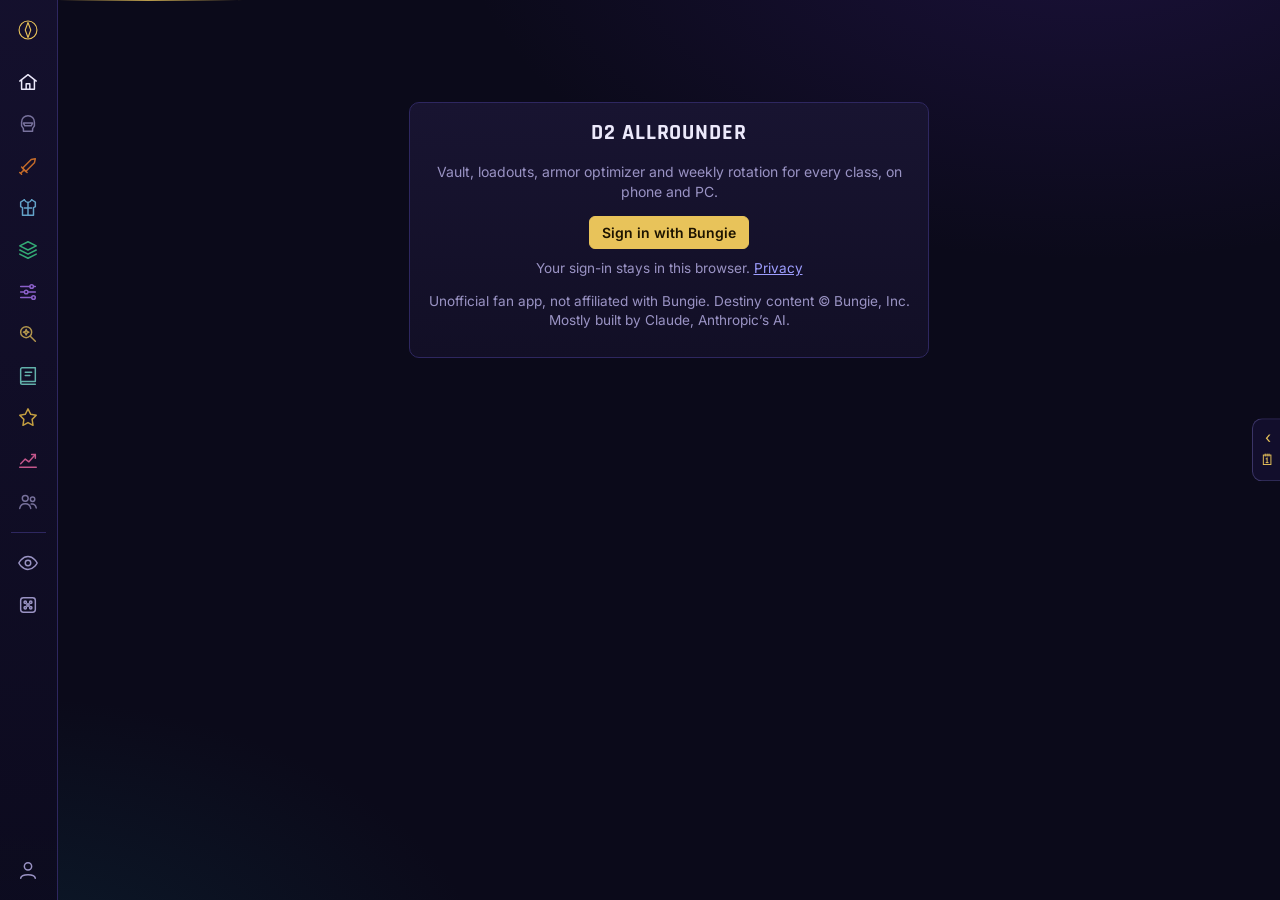
==== commit 35f9b679: "Cleanup round: new Home overview (reset, Xûr, fireteam, news, postmaster, quick links), global Simpl" ====
--- a/index.html
+++ b/index.html
@@ -5,7 +5,7 @@
 <meta name="viewport" content="width=device-width, initial-scale=1, viewport-fit=cover">
 <title>D2 Allrounder</title>
 <meta name="theme-color" content="#0b0a1a">
-<script>window.d2aZ=function(){return parseFloat(document.documentElement.style.zoom)||1};try{var t=localStorage.getItem('d2a.theme')||'bunt';if(t==='shader'){var v=JSON.parse(localStorage.getItem('d2a.shaderVars')||'null');if(v){for(var k in v)document.documentElement.style.setProperty(k,v[k])}else t='bunt'}}catch(e){t='bunt'}document.documentElement.dataset.theme=t;try{if(t==='shader'&&/^photo finish$/i.test((JSON.parse(localStorage.getItem('d2a.shaderWahl')||'{}')).n||''))document.documentElement.dataset.pf='1'}catch(e){}try{var tx=parseFloat(localStorage.getItem('d2a.txt'));if(tx&&tx!==1)document.documentElement.style.setProperty('--txt',tx)}catch(e){}try{var z=parseFloat(localStorage.getItem('d2a.zoom'));if(z&&z!==1)document.documentElement.style.zoom=z}catch(e){}</script>
+<script>window.d2aZ=function(){return parseFloat(document.documentElement.style.zoom)||1};try{var t=localStorage.getItem('d2a.theme')||'bunt';if(t==='shader'){var v=JSON.parse(localStorage.getItem('d2a.shaderVars')||'null');if(v){for(var k in v)document.documentElement.style.setProperty(k,v[k])}else t='bunt'}}catch(e){t='bunt'}document.documentElement.dataset.theme=t;try{if(t==='shader'&&/^photo finish$/i.test((JSON.parse(localStorage.getItem('d2a.shaderWahl')||'{}')).n||''))document.documentElement.dataset.pf='1'}catch(e){}try{document.documentElement.dataset.modus=localStorage.getItem('d2a.modus')||'einfach'}catch(e){}try{var tx=parseFloat(localStorage.getItem('d2a.txt'));if(tx&&tx!==1)document.documentElement.style.setProperty('--txt',tx)}catch(e){}try{var z=parseFloat(localStorage.getItem('d2a.zoom'));if(z&&z!==1)document.documentElement.style.zoom=z}catch(e){}</script>
 <link rel="manifest" href="manifest.webmanifest">
 <link rel="icon" href="icons/icon.svg" type="image/svg+xml">
 <link rel="preconnect" href="https://fonts.googleapis.com">
@@ -15,9 +15,10 @@
 </head>
 <body>
 <nav id="rail" aria-label="Main">
-  <button class="logo" id="logo" title="Home: your guardians, and reload your inventory from Bungie"><svg viewBox="0 0 32 32"><circle cx="16" cy="16" r="13"/><path d="M16 5l4 11-4 11-4-11z"/></svg><span>D2 Allrounder</span></button>
+  <button class="logo" id="logo" title="Home: everything at a glance (also reloads your data from Bungie)"><svg viewBox="0 0 32 32"><circle cx="16" cy="16" r="13"/><path d="M16 5l4 11-4 11-4-11z"/></svg><span>D2 Allrounder</span></button>
   <div class="gruppe" role="tablist">
-    <button data-tab="char" class="an" role="tab"><svg viewBox="0 0 24 24"><path d="M12 3c-4 0-7 3-7 7v4l2 3v3h10v-3l2-3v-4c0-4-3-7-7-7z"/><path d="M7 11h10l-1.5 3h-7z"/></svg><span>Inventory</span></button>
+    <button data-tab="start" class="an" role="tab"><svg viewBox="0 0 24 24"><path d="M3 11l9-7 9 7"/><path d="M5 10v10h14V10"/><path d="M10 20v-6h4v6"/></svg><span>Home</span></button>
+    <button data-tab="char" role="tab"><svg viewBox="0 0 24 24"><path d="M12 3c-4 0-7 3-7 7v4l2 3v3h10v-3l2-3v-4c0-4-3-7-7-7z"/><path d="M7 11h10l-1.5 3h-7z"/></svg><span>Inventory</span></button>
     <button data-tab="vault" role="tab"><svg viewBox="0 0 24 24"><path d="M20 4l-1 4.5L9.5 18 6 14.5 15.5 5z"/><path d="M5 13l6 6"/><path d="M7.5 16.5L4 20"/><path d="M3 19l2 2"/></svg><span>Weapons</span></button>
     <button data-tab="armor" role="tab"><svg viewBox="0 0 24 24"><path d="M8 3L4 5.5v5l2 1V20h12v-8.5l2-1v-5L16 3"/><path d="M8 3c1 2 2.5 3 4 3s3-1 4-3"/><path d="M12 6v14M8 12h8"/></svg><span>Armor</span></button>
     <button data-tab="loadouts" role="tab"><svg viewBox="0 0 24 24"><path d="M12 3l9 4.5-9 4.5-9-4.5z"/><path d="M3 12l9 4.5 9-4.5"/><path d="M3 16.5l9 4.5 9-4.5"/></svg><span>Loadouts</span></button>
@@ -30,6 +31,7 @@
   </div>
   <div class="trenner"></div>
   <div class="gruppe">
+    <button data-modusknopf title="Switch between simple and detailed view"><svg viewBox="0 0 24 24"><path d="M2 12s3.6-7 10-7 10 7 10 7-3.6 7-10 7S2 12 2 12z"/><circle cx="12" cy="12" r="3"/></svg><span data-modustext>Simple view</span></button>
     <button data-zufall><svg viewBox="0 0 24 24"><rect x="4" y="4" width="16" height="16" rx="3"/><circle cx="9" cy="9" r="1.3"/><circle cx="15" cy="15" r="1.3"/><circle cx="15" cy="9" r="1.3"/><circle cx="9" cy="15" r="1.3"/><circle cx="12" cy="12" r="1.3"/></svg><span>Randomizer</span></button>
     <button data-panel="woche"><svg viewBox="0 0 24 24"><rect x="3" y="4" width="18" height="16" rx="2"/><path d="M15 4v16"/><path d="M17.5 8h1.5M17.5 11h1.5M17.5 14h1.5"/></svg><span>Side panel</span></button>
   </div>
--- a/css/app.css
+++ b/css/app.css
@@ -1051,3 +1051,55 @@
 body.panel-offen #panelGriff,body.panel-offen #lichtfaden{display:none}
 @media (max-width:760px){#lichtfaden,#panelGriff{display:none}}
 @media (prefers-reduced-motion:reduce){#lichtfaden{display:none}#panelGriff{animation:none}}
+/* Ansicht „Einfach“: ruhige Seiten, Details per Klick */
+.nur-einfach{display:none}
+html[data-modus=einfach] .nur-einfach{display:block}
+html[data-modus=einfach] .sblock[data-blk=spass],html[data-modus=einfach] .sblock[data-blk=rest],html[data-modus=einfach] .sblock[data-blk=tage],html[data-modus=einfach] .sblock[data-blk=typen],html[data-modus=einfach] .sblock[data-blk=waffen],html[data-modus=einfach] .sblock[data-blk=zeit]{display:none}
+html[data-modus=einfach] .invfilter .chip:not([data-filter=exo]):not([data-filter=lock]):not([data-filterweg]){display:none}
+html[data-modus=einfach] .invfilter .invlinks{display:none}
+
+.mehr-leiste{width:100%;margin:6px 0 10px;padding:12px;border:1px dashed var(--violett);border-radius:12px;background:color-mix(in srgb,var(--violett) 8%,transparent);color:var(--violett);font-weight:700;text-align:left;cursor:pointer}
+.mehr-leiste:hover{background:color-mix(in srgb,var(--violett) 16%,transparent)}
+/* Einstellungen: Reiter */
+.einst-titel{margin:14px 0 6px;font:800 1.1rem var(--kopf);letter-spacing:.04em}
+.einst-reiter{display:flex;gap:4px;flex-wrap:wrap;margin-bottom:8px}
+.einst-reiter button{flex:1;min-width:max-content;padding:7px 10px;border:1px solid var(--linie2);border-radius:10px;background:var(--bg2);color:var(--text2);font-weight:700;font-size:.82rem;cursor:pointer}
+.einst-reiter button[aria-selected=true]{border-color:var(--gold);color:var(--text);background:color-mix(in srgb,var(--gold) 16%,var(--bg2))}
+.modus-wahl{display:grid;grid-template-columns:1fr 1fr;gap:8px}
+.modus-wahl button{display:grid;grid-template-columns:auto 1fr;gap:2px 8px;align-items:center;text-align:left;padding:10px;border:1px solid var(--linie2);border-radius:12px;background:var(--bg2);color:var(--text);font-weight:700;cursor:pointer}
+.modus-wahl button b{grid-row:1/3;font-size:1.4rem;color:var(--gold)}.modus-wahl button small{color:var(--matt);font-weight:400;font-size:.74rem}
+.modus-wahl button.an{border-color:var(--gold);background:color-mix(in srgb,var(--gold) 14%,var(--bg2))}
+.neu-zeile{display:grid;grid-template-columns:24px 1fr;gap:8px;padding:6px 0;border-bottom:1px solid var(--linie)}.neu-zeile small{display:block;color:var(--matt);font-size:.76rem}
+/* Start: Übersicht auf einen Blick – Karten mit Lichtkante, alles klickbar */
+.start{display:grid;gap:12px;max-width:1200px}
+.st-held{position:relative;display:flex;justify-content:space-between;align-items:flex-end;min-height:120px;padding:18px 20px;border:1px solid var(--linie2);border-radius:16px;overflow:hidden;cursor:pointer;color:var(--text);text-align:left;
+  background:linear-gradient(90deg,var(--bg) 0%,color-mix(in srgb,var(--bg) 70%,transparent) 55%,transparent),var(--emb) right center/cover no-repeat,var(--bg2)}
+.st-held small{display:block;color:var(--gold);font-size:.75rem;letter-spacing:.12em;text-transform:uppercase}
+.st-held b{display:block;font:800 1.9rem var(--kopf);letter-spacing:.02em}.st-held span{color:var(--text2)}
+.st-los{padding:8px 14px;border-radius:999px;background:color-mix(in srgb,var(--bg) 70%,transparent);border:1px solid var(--gold);color:var(--text)!important;font-weight:700}.st-los em{font-style:normal;color:var(--gold);display:inline-block;transition:transform .2s}
+.st-held:hover .st-los em,.st-karte:hover .st-pfeil{transform:translateX(4px)}
+.st-held::after,.st-karte::after{content:'';position:absolute;inset:0;background:linear-gradient(110deg,transparent 35%,color-mix(in srgb,var(--gold) 16%,transparent) 50%,transparent 65%);transform:translateX(-120%);transition:transform .7s ease;pointer-events:none}
+.st-held:hover::after,.st-karte:hover::after{transform:translateX(120%)}
+.st-raster{display:grid;grid-template-columns:repeat(auto-fill,minmax(210px,1fr));gap:10px}
+.st-karte{position:relative;display:flex;flex-direction:column;align-items:flex-start;gap:4px;min-height:120px;padding:14px 16px;border:1px solid var(--linie2);border-radius:14px;background:linear-gradient(160deg,var(--bg3),var(--bg2));color:var(--text);text-align:left;cursor:pointer;overflow:hidden;transition:border-color .15s,transform .15s}
+.st-karte:hover{border-color:var(--gold);transform:translateY(-2px)}
+.st-karte small{color:var(--matt);font-size:.72rem;letter-spacing:.1em;text-transform:uppercase}.st-karte b{font:800 1.15rem var(--kopf)}
+.st-ic{position:absolute;right:12px;top:10px;font-size:1.7rem;opacity:.9;animation:stSchweben 4s ease-in-out infinite}
+.st-karte:nth-child(2) .st-ic{animation-delay:-1s}.st-karte:nth-child(3) .st-ic{animation-delay:-2s}.st-karte:nth-child(4) .st-ic{animation-delay:-3s}
+@keyframes stSchweben{50%{transform:translateY(-4px)}}
+.st-pfeil{position:absolute;right:12px;bottom:10px;font-style:normal;color:var(--gold);font-size:1.3rem;transition:transform .2s}
+.st-klein{color:var(--text2);font-size:.78rem}.st-klein.warn{color:#ff8a5a}
+.st-bar{display:block;width:100%;height:5px;border-radius:3px;background:var(--flaeche3);overflow:hidden;margin-top:4px}.st-bar b{display:block;height:100%;background:linear-gradient(90deg,var(--gold),var(--violett));font-size:0}
+.st-zeilen{display:grid;gap:6px;width:100%;margin-top:4px}.st-zeilen span{display:grid;grid-template-columns:auto 1fr;gap:2px 8px;align-items:center}.st-zeilen .st-bar{grid-column:1/-1;margin:0}
+.st-xur.da{border-color:color-mix(in srgb,var(--gold) 60%,var(--linie2))}.st-xur.weg{opacity:.75}
+.st-neu.heiss{border-color:var(--violett);box-shadow:0 0 0 1px var(--violett) inset}.st-neu.heiss .st-ic{animation:stFunkeln 1.6s ease-in-out infinite}
+@keyframes stFunkeln{50%{transform:scale(1.15) rotate(8deg)}}
+.st-post{display:flex;gap:8px;margin-top:4px}.st-post span{padding:2px 8px;border-radius:999px;background:var(--bg);border:1px solid var(--linie2);font-size:.8rem}.st-post span.voll{border-color:#ff8a5a;color:#ff8a5a}
+.st-post.warn,.st-karte.warn{border-color:#ff8a5a}
+.st-puls{animation:schimmer 1.2s ease-in-out infinite}
+.st-schnell{display:grid;grid-template-columns:repeat(auto-fill,minmax(120px,1fr));gap:8px}
+.st-quick{display:flex;align-items:center;gap:8px;padding:10px 12px;border:1px solid var(--linie2);border-radius:12px;background:var(--bg2);color:var(--text);cursor:pointer;font-weight:700;transition:transform .15s,border-color .15s}
+.st-quick b{font-size:1.25rem}.st-quick:hover{transform:translateY(-2px);border-color:var(--gold)}
+@media (max-width:760px){.st-held{min-height:96px;padding:14px}.st-held b{font-size:1.4rem}.st-raster{grid-template-columns:1fr 1fr}.st-karte{min-height:104px;padding:12px}.st-schnell{grid-template-columns:repeat(3,1fr)}.st-quick{flex-direction:column;gap:2px;font-size:.78rem}}
+@media (prefers-reduced-motion:reduce){.st-ic{animation:none}}
+.st-post span{white-space:nowrap}.pchip .hz-info{margin-left:6px;height:18px;min-width:22px;font-size:.66rem}
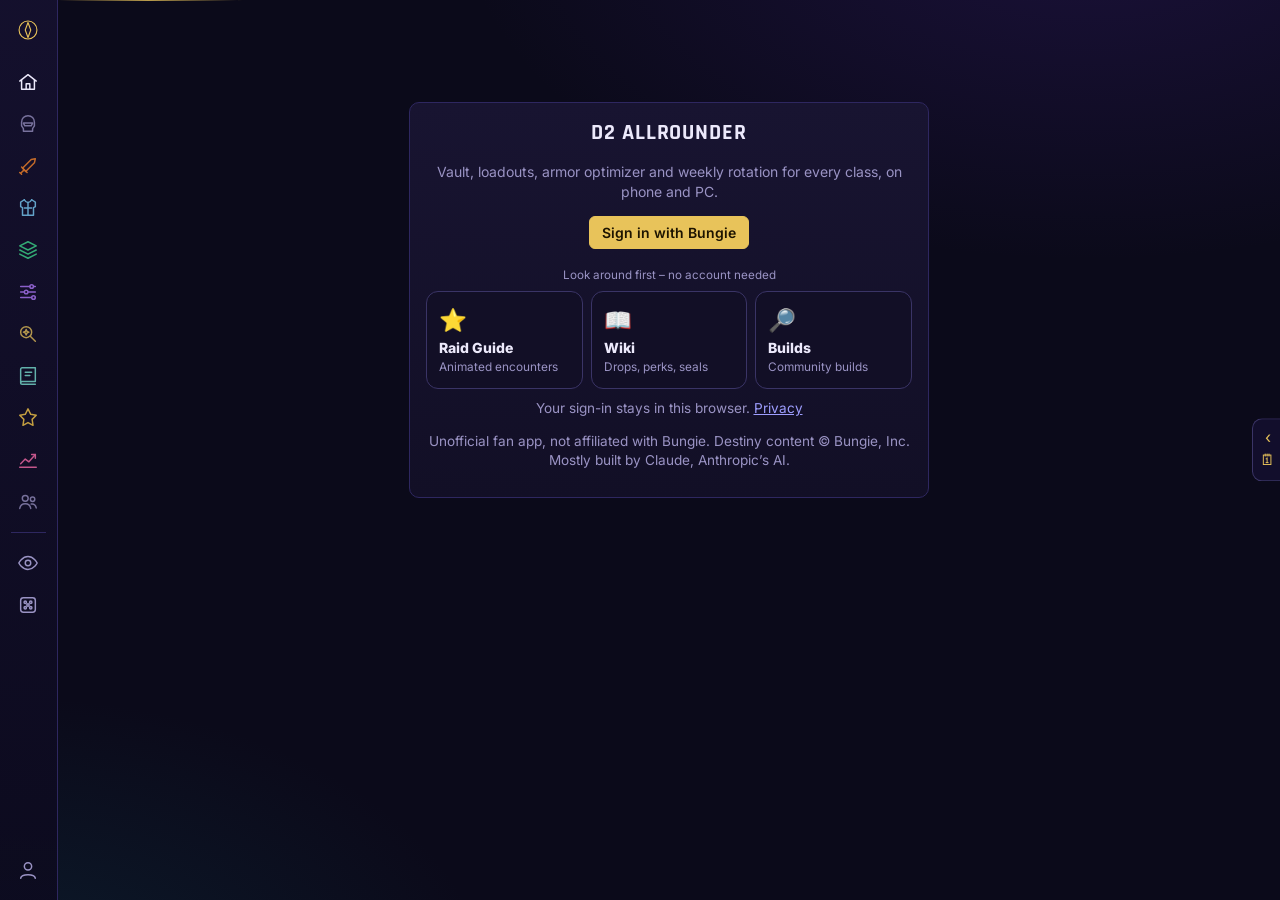
==== commit bd49428d: "Handy-Leiste, Gastmodus für Guide/Wiki/Builds, Teilen-Links (#build/…, #guide/…) Co-Authored-By: Cla" ====
--- a/index.html
+++ b/index.html
@@ -42,6 +42,8 @@
 <main id="haupt" tabindex="-1"></main>
 <aside id="panel" hidden aria-label="Side panel"></aside>
 <div id="lichtfaden" aria-hidden="true"><i></i></div>
+<nav id="handyLeiste" aria-label="Main"><button data-hl="start"><i data-ico="start"></i><span>Home</span></button><button data-hl="char"><i data-ico="char"></i><span>Inventory</span></button><button data-hl="vault"><i data-ico="vault"></i><span>Gear</span></button><button data-hl="finder"><i data-ico="finder"></i><span>Builds</span></button><button data-hl="mehr"><i>☰</i><span>More</span></button></nav>
+<div id="mehrBlatt" hidden><div class="mb-griff"></div><div class="mb-raster"></div></div>
 <button id="panelGriff" title="Side panel: this week, Xûr, postmaster, account" aria-label="Open side panel"><em>‹</em><span>🗓</span></button>
 <div id="tipp" hidden></div>
 <div id="meldung" role="status"></div>
--- a/css/app.css
+++ b/css/app.css
@@ -1103,3 +1103,87 @@
 @media (max-width:760px){.st-held{min-height:96px;padding:14px}.st-held b{font-size:1.4rem}.st-raster{grid-template-columns:1fr 1fr}.st-karte{min-height:104px;padding:12px}.st-schnell{grid-template-columns:repeat(3,1fr)}.st-quick{flex-direction:column;gap:2px;font-size:.78rem}}
 @media (prefers-reduced-motion:reduce){.st-ic{animation:none}}
 .st-post span{white-space:nowrap}.pchip .hz-info{margin-left:6px;height:18px;min-width:22px;font-size:.66rem}
+/* Kleinkram aus dem Testbericht */
+.st-post{flex-wrap:wrap;gap:4px}.st-post span{padding:2px 6px;font-size:.74rem}
+.feed-karte h2,.feed-karte h3,.feed-karte .fk-kopf b{word-break:normal;overflow-wrap:normal;hyphens:manual}
+.modus-wahl button b{min-width:1em;font-size:1.1rem}
+/* Stats dichter: Raid-/Dungeon-Zeilen einzeilig, nichts über die volle Breite gezogen */
+.rzeile .rn{display:grid;grid-template-columns:auto 1fr;column-gap:8px;align-items:center}
+.rzeile .rn .raktic{grid-row:1/3;width:26px;height:26px;margin:0;border-radius:4px;object-fit:contain}
+.rzeile .rn .rtitel{grid-column:2;font-size:.72rem}
+.rzeile>summary{padding:5px 8px}.rzeile>summary span:last-child{white-space:nowrap}
+.rkopf,.rzeile>summary{grid-template-columns:minmax(170px,2.4fr) repeat(8,minmax(46px,.8fr))}
+.sblock[data-blk=raid],.sblock[data-blk=dungeon]{min-width:0}
+.sblock .tbar{max-width:980px}
+@media (min-width:1400px){.sblock[data-blk=typen]>div:not(.zwei){columns:2;column-gap:28px}.sblock[data-blk=typen] .tbar{break-inside:avoid}}
+.zeitring{grid-template-columns:200px minmax(0,640px)}
+/* Einfach: Listen kürzer – nur die 5 meistgespielten Raids/Dungeons */
+html[data-modus=einfach] .sblock[data-blk=raid] .rzeile:nth-of-type(n+6),html[data-modus=einfach] .sblock[data-blk=dungeon] .rzeile:nth-of-type(n+6){display:none}
+html[data-modus=einfach] .sblock[data-blk=seal] .srast{max-height:260px;overflow:hidden;mask-image:linear-gradient(#000 75%,transparent)}
+/* Willkommen als 3 Folien: gleiten statt Wand */
+#willkommen.folien .wk-box{width:min(760px,100%);padding:0;overflow:hidden;display:flex;flex-direction:column;max-height:min(640px,calc(100dvh - 32px))}
+#willkommen.folien{animation:wkEin2 .3s ease!important}#willkommen.weg{opacity:0;transition:opacity .25s}
+@keyframes wkEin2{from{opacity:0;transform:scale(.98)}to{opacity:1;transform:none}}
+.wk-spur{display:flex;width:300%;transform:translateX(calc(var(--f) * -33.3333%));transition:transform .45s cubic-bezier(.2,.8,.2,1);flex:1;min-height:0}
+.wk-folie{width:33.3333%;padding:28px 30px 10px;overflow:auto;position:relative}
+.wk-folie h2{font:800 1.4rem var(--kopf);margin:0 0 14px}
+.f1{display:flex;flex-direction:column;justify-content:center;min-height:360px;overflow:hidden}
+.f1 h1{font-size:2.4rem;margin:2px 0 6px}.f1 .wk-lede{font-size:1.1rem;max-width:420px}
+.wk-glanz{position:absolute;inset:-40%;background:radial-gradient(closest-side,color-mix(in srgb,var(--violett) 35%,transparent),transparent 70%);transform:translate(35%,-10%);pointer-events:none}
+.wk-orbit{position:absolute;right:40px;top:50%;width:170px;height:170px;transform:translateY(-50%)}
+.wk-orbit i{position:absolute;inset:0;border:1.5px solid color-mix(in srgb,var(--gold) 55%,transparent);border-radius:50%;animation:wkDreh 9s linear infinite}
+.wk-orbit i:nth-child(2){inset:22px;border-color:color-mix(in srgb,var(--violett) 60%,transparent);animation-duration:6s;animation-direction:reverse;border-style:dashed}
+.wk-orbit i:nth-child(3){inset:48px;border-color:color-mix(in srgb,var(--arc,#7fd5ff) 60%,transparent);animation-duration:4s}
+.wk-orbit b{position:absolute;inset:0;display:grid;place-items:center;font-size:2.4rem;color:var(--gold);animation:stSchweben 3s ease-in-out infinite}
+@keyframes wkDreh{to{transform:rotate(360deg)}}
+.wk-sechs{display:grid;grid-template-columns:repeat(3,1fr);gap:10px}
+.wk-mini{display:flex;flex-direction:column;gap:2px;padding:14px;border:1px solid var(--linie2);border-radius:14px;background:var(--bg2);animation:wkRein .5s ease both}
+.wk-mini:nth-child(2){animation-delay:.05s}.wk-mini:nth-child(3){animation-delay:.1s}.wk-mini:nth-child(4){animation-delay:.15s}.wk-mini:nth-child(5){animation-delay:.2s}.wk-mini:nth-child(6){animation-delay:.25s}
+@keyframes wkRein{from{opacity:0;transform:translateY(8px)}}
+.wk-mic svg{width:26px;height:26px;fill:none;stroke:var(--gold);stroke-width:1.6;stroke-linecap:round;stroke-linejoin:round}.wk-mic{font-size:1.5rem;line-height:1;margin-bottom:6px}
+.wk-mini b{font:800 .95rem var(--kopf)}.wk-mini small{color:var(--matt);font-size:.78rem}
+.wk-recht{color:var(--matt);font-size:.72rem;margin-top:14px}
+.wk-fuss{display:flex;align-items:center;gap:8px;padding:12px 20px;border-top:1px solid var(--linie)}
+.wk-punkte{display:flex;gap:6px;margin-right:auto}.wk-punkte button{width:8px;height:8px;border-radius:999px;border:0;background:var(--linie2);cursor:pointer;transition:width .25s,background .25s;padding:0}.wk-punkte button.an{width:24px;background:var(--gold)}
+@media (max-width:760px){.wk-folie{padding:20px 18px 8px}.f1 h1{font-size:1.8rem}.wk-orbit{width:110px;height:110px;right:14px;top:auto;bottom:10px;transform:none}.wk-sechs{grid-template-columns:1fr 1fr}.wk-einst{grid-template-columns:1fr}}
+/* „Neu“-Fenster: schwebt über der Startseite, kompakt */
+#neuFenster{position:fixed;right:20px;bottom:20px;z-index:70;width:min(400px,calc(100vw - 32px));max-height:min(560px,calc(100dvh - 40px));display:flex;flex-direction:column;border:1px solid var(--gold);border-radius:16px;background:var(--bg3);box-shadow:0 24px 60px -10px #000d,0 0 0 1px #0006;animation:nfRein .4s cubic-bezier(.2,.8,.2,1)}
+@keyframes nfRein{from{opacity:0;transform:translateY(20px) scale(.97)}}
+.nf-kopf{display:flex;align-items:baseline;gap:8px;padding:12px 14px 8px}.nf-kopf b{font:800 1.05rem var(--kopf)}.nf-kopf small{color:var(--matt)}
+.nf-zu{margin-left:auto;background:none;border:0;color:var(--matt);font-size:1rem;cursor:pointer}
+.nf-liste{overflow:auto;padding:0 10px;display:grid;gap:6px}
+.nf-z{display:grid;grid-template-columns:44px 1fr;gap:10px;padding:10px;border:1px solid var(--linie);border-radius:12px;background:var(--bg2);animation:wkRein .4s ease both}
+.nf-z.weg{opacity:.45}
+.nf-ic{width:44px;height:44px;border-radius:12px;display:grid;place-items:center;font-size:1.4rem;background:linear-gradient(135deg,color-mix(in srgb,var(--violett) 40%,var(--bg3)),color-mix(in srgb,var(--gold) 25%,var(--bg3)))}
+.nf-ic i{width:44px;height:44px;border-radius:10px;background:center/cover;box-shadow:0 0 0 1px var(--gold)}
+.nf-t small{color:var(--gold);font-size:.68rem;text-transform:uppercase;letter-spacing:.06em}.nf-t b{display:block;font:800 .95rem var(--kopf);margin:1px 0}.nf-t p{margin:0 0 6px;color:var(--text2);font-size:.8rem;line-height:1.35}
+.nf-k{display:flex;gap:6px;flex-wrap:wrap}
+.nf-ok{margin:10px;padding:10px;border:0;border-radius:10px;background:var(--gold);color:#120d00;font-weight:800;cursor:pointer}
+@media (max-width:760px){#neuFenster{right:8px;left:8px;bottom:70px;width:auto}}
+.nf-ok{width:calc(100% - 20px);box-sizing:border-box}
+/* Handy-Leiste: 5 beschriftete Ziele + „Mehr“-Blatt */
+#handyLeiste,#mehrBlatt{display:none}
+@media (max-width:760px){
+  #rail{display:none!important}
+  #handyLeiste{display:grid;grid-template-columns:repeat(5,1fr);position:fixed;left:0;right:0;bottom:0;z-index:40;height:62px;padding:4px 4px calc(4px + env(safe-area-inset-bottom));background:color-mix(in srgb,var(--bg3) 96%,transparent);border-top:1px solid var(--linie2)}
+  #handyLeiste button{display:flex;flex-direction:column;align-items:center;justify-content:center;gap:2px;background:none;border:0;color:var(--matt);font-size:.66rem;font-weight:700;border-radius:10px;cursor:pointer}
+  #handyLeiste i{font-style:normal;font-size:1.2rem;line-height:1}#handyLeiste svg{width:22px;height:22px;fill:none;stroke:currentColor;stroke-width:1.7;stroke-linecap:round;stroke-linejoin:round}
+  #handyLeiste button.an{color:var(--gold);background:color-mix(in srgb,var(--gold) 12%,transparent)}
+  #mehrBlatt{display:block;position:fixed;inset:0;z-index:45;background:#0008;opacity:0;transition:opacity .2s}
+  #mehrBlatt.auf{opacity:1}#mehrBlatt[hidden]{display:none}
+  #mehrBlatt .mb-raster{position:absolute;left:0;right:0;bottom:62px;display:grid;grid-template-columns:repeat(4,1fr);gap:6px;padding:16px 12px 14px;border-radius:18px 18px 0 0;background:var(--bg3);border-top:1px solid var(--gold);transform:translateY(20px);transition:transform .25s cubic-bezier(.2,.8,.2,1)}
+  #mehrBlatt.auf .mb-raster{transform:none}
+  .mb-raster button{display:flex;flex-direction:column;align-items:center;gap:4px;padding:10px 4px;border:1px solid var(--linie2);border-radius:12px;background:var(--bg2);color:var(--text);font-size:.7rem;font-weight:700;cursor:pointer}
+  .mb-raster b{font-size:1.3rem;line-height:1}.mb-raster svg{width:22px;height:22px;fill:none;stroke:var(--gold);stroke-width:1.7;stroke-linecap:round;stroke-linejoin:round}
+  #panel{inset:0 0 62px 0!important}
+}
+.gast-wahl{margin-top:18px}.gast-wahl small{display:block;color:var(--matt);margin-bottom:8px}
+.gast-wahl>div{display:grid;grid-template-columns:repeat(3,1fr);gap:8px}
+.gast-wahl button{display:flex;flex-direction:column;align-items:flex-start;gap:2px;padding:12px;border:1px solid var(--linie2);border-radius:12px;background:var(--bg2);color:var(--text);cursor:pointer;text-align:left;transition:transform .15s,border-color .15s}
+.gast-wahl button:hover{transform:translateY(-2px);border-color:var(--gold)}.gast-wahl b{font-size:1.4rem}.gast-wahl span{font-weight:800}.gast-wahl button small{margin:0;font-size:.74rem}
+.gast-hinweis{display:flex;flex-wrap:wrap;gap:10px;align-items:center}
+@media (max-width:760px){.gast-wahl>div{grid-template-columns:1fr}}
+/* Gastmodus: kein Besitz bekannt – keine roten „fehlt“-Hinweise */
+html[data-gast] .fz em,html[data-gast] .fk-tags .tag:last-child,html[data-gast] .fk-vorschau em,html[data-gast] [data-schalter="besitz"]{display:none}
+html[data-gast] .fz.fehlt span,html[data-gast] .fz.fehlt b{color:inherit}
+html[data-gast] .fz.fehlt{color:var(--text)}
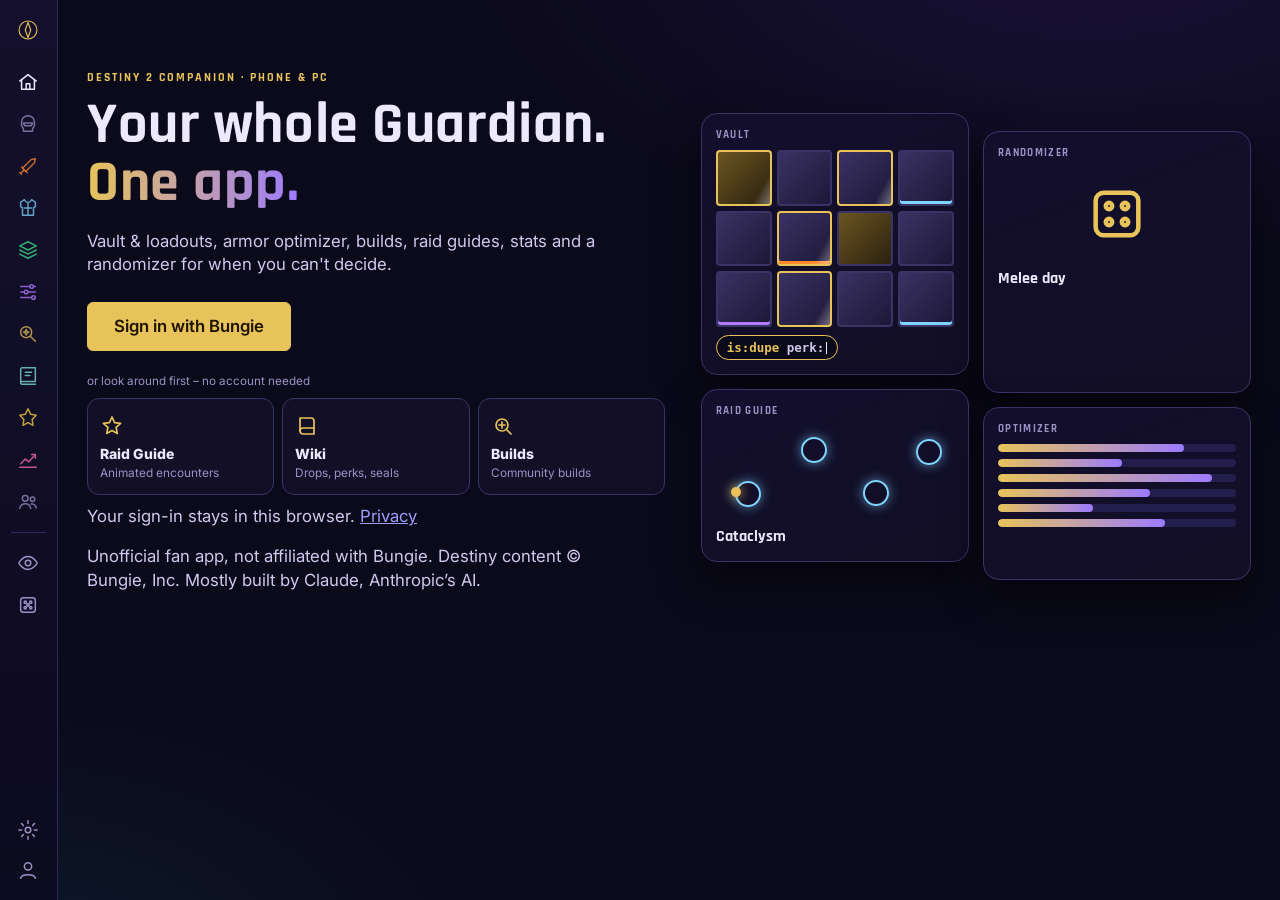
==== commit 1b269f34: "Stats: Kills nach Typ als Ring + kompakte %-Liste; Kalli mit echten, zufällig verteilten Symbolen; E" ====
--- a/index.html
+++ b/index.html
@@ -5,7 +5,7 @@
 <meta name="viewport" content="width=device-width, initial-scale=1, viewport-fit=cover">
 <title>D2 Allrounder</title>
 <meta name="theme-color" content="#0b0a1a">
-<script>window.d2aZ=function(){return parseFloat(document.documentElement.style.zoom)||1};try{var t=localStorage.getItem('d2a.theme')||'bunt';if(t==='shader'){var v=JSON.parse(localStorage.getItem('d2a.shaderVars')||'null');if(v){for(var k in v)document.documentElement.style.setProperty(k,v[k])}else t='bunt'}}catch(e){t='bunt'}document.documentElement.dataset.theme=t;try{if(t==='shader'&&/^photo finish$/i.test((JSON.parse(localStorage.getItem('d2a.shaderWahl')||'{}')).n||''))document.documentElement.dataset.pf='1'}catch(e){}try{document.documentElement.dataset.modus=localStorage.getItem('d2a.modus')||'einfach'}catch(e){}try{var tx=parseFloat(localStorage.getItem('d2a.txt'));if(tx&&tx!==1)document.documentElement.style.setProperty('--txt',tx)}catch(e){}try{var z=parseFloat(localStorage.getItem('d2a.zoom'));if(z&&z!==1)document.documentElement.style.zoom=z}catch(e){}</script>
+<script>try{document.documentElement.dataset.kachel=localStorage.getItem('d2a.kachel')||'klein'}catch(e){}window.d2aZ=function(){return parseFloat(document.documentElement.style.zoom)||1};try{var t=localStorage.getItem('d2a.theme')||'bunt';if(t==='shader'){var v=JSON.parse(localStorage.getItem('d2a.shaderVars')||'null');if(v){for(var k in v)document.documentElement.style.setProperty(k,v[k])}else t='bunt'}}catch(e){t='bunt'}document.documentElement.dataset.theme=t;try{if(t==='shader'&&/^photo finish$/i.test((JSON.parse(localStorage.getItem('d2a.shaderWahl')||'{}')).n||''))document.documentElement.dataset.pf='1'}catch(e){}try{document.documentElement.dataset.modus=localStorage.getItem('d2a.modus')||'einfach'}catch(e){}try{var tx=parseFloat(localStorage.getItem('d2a.txt'));if(tx&&tx!==1)document.documentElement.style.setProperty('--txt',tx)}catch(e){}try{var z=parseFloat(localStorage.getItem('d2a.zoom'));if(z&&z!==1)document.documentElement.style.zoom=z}catch(e){}</script>
 <link rel="manifest" href="manifest.webmanifest">
 <link rel="icon" href="icons/icon.svg" type="image/svg+xml">
 <link rel="preconnect" href="https://fonts.googleapis.com">
@@ -36,6 +36,7 @@
     <button data-panel="woche"><svg viewBox="0 0 24 24"><rect x="3" y="4" width="18" height="16" rx="2"/><path d="M15 4v16"/><path d="M17.5 8h1.5M17.5 11h1.5M17.5 14h1.5"/></svg><span>Side panel</span></button>
   </div>
   <div class="unten">
+    <button data-einst title="Settings: look, size, language, data"><svg viewBox="0 0 24 24"><circle cx="12" cy="12" r="3"/><path d="M12 2v3M12 19v3M2 12h3M19 12h3M4.9 4.9l2.1 2.1M17 17l2.1 2.1M4.9 19.1L7 17M17 7l2.1-2.1"/></svg><span>Settings</span></button>
     <button id="konto"><svg viewBox="0 0 24 24"><circle cx="12" cy="8" r="4"/><path d="M4 21c1-5 15-5 16 0"/></svg><span id="kontoName">Sign in</span></button>
   </div>
 </nav>
--- a/css/app.css
+++ b/css/app.css
@@ -1187,3 +1187,232 @@
 html[data-gast] .fz em,html[data-gast] .fk-tags .tag:last-child,html[data-gast] .fk-vorschau em,html[data-gast] [data-schalter="besitz"]{display:none}
 html[data-gast] .fz.fehlt span,html[data-gast] .fz.fehlt b{color:inherit}
 html[data-gast] .fz.fehlt{color:var(--text)}
+/* Start: „Heute“ – was mach ich heute? */
+.st-heute{display:grid;gap:8px}.st-h{margin:0;font:800 .78rem var(--kopf);letter-spacing:.16em;text-transform:uppercase;color:var(--gold)}
+.st-heute-reihe{display:grid;grid-template-columns:repeat(auto-fit,minmax(260px,1fr));gap:10px}
+.st-tag{position:relative;display:flex;flex-direction:column;align-items:flex-start;gap:8px;padding:14px 16px;border:1px solid var(--linie2);border-radius:14px;background:linear-gradient(160deg,color-mix(in srgb,var(--gold) 7%,var(--bg3)),var(--bg2));color:var(--text);text-align:left;overflow:hidden}
+.st-tag>small{color:var(--matt);font-size:.72rem;letter-spacing:.1em;text-transform:uppercase}
+.st-chips{display:flex;flex-wrap:wrap;gap:6px}
+.st-chip{padding:6px 12px;border-radius:999px;border:1px solid var(--linie2);background:var(--bg);color:var(--text);font-weight:700;font-size:.85rem;cursor:pointer;transition:transform .15s,border-color .15s,background .15s}
+.st-chip:hover{transform:translateY(-2px);border-color:var(--gold)}.st-chip.raid{border-color:color-mix(in srgb,var(--gold) 65%,var(--linie2));color:var(--gold)}
+.st-chip.an{background:var(--gold);color:#120d00;border-color:var(--gold)}
+.st-auf-z{display:flex;gap:12px;align-items:center}.st-auf-z b{display:block;font:800 1.15rem var(--kopf)}
+.st-auf-ic{display:grid;place-items:center;width:46px;height:46px;border-radius:12px;background:var(--bg);border:1px solid var(--linie2);font-size:1.5rem;animation:stSchweben 4s ease-in-out infinite;flex:none}
+.st-auf-knoepfe{display:flex;gap:6px;align-items:center;flex-wrap:wrap}
+.st-serie{margin-left:auto;font:800 1rem var(--kopf);padding:4px 10px;border-radius:999px;background:var(--bg)}
+.st-auf.ok{border-color:color-mix(in srgb,var(--gut) 60%,var(--linie2))}
+.st-xurfehlt{cursor:pointer;transition:border-color .15s,transform .15s}.st-xurfehlt:hover{border-color:var(--gold);transform:translateY(-2px)}
+.st-exos{display:flex;gap:6px;flex-wrap:wrap}.st-exos i{width:44px;height:44px;border-radius:6px;background:center/cover;border:2px solid var(--gold);box-shadow:0 0 12px color-mix(in srgb,var(--gold) 30%,transparent)}
+/* Item-Kacheln: Masterwork-Rand, God-Roll-Stern, Element-Leiste, groß/kompakt */
+.ic.mw,.ck.mw{border-color:#e8c35a;box-shadow:inset 0 0 0 1px #e8c35a66,0 0 8px #e8c35a40}
+.ic.mw::before,.ck.mw::before{content:'';position:absolute;inset:0;border-radius:inherit;background:linear-gradient(120deg,transparent 40%,#fff3 50%,transparent 60%);background-size:250% 100%;background-position:120% 0;pointer-events:none;transition:background-position .6s}
+.ic.mw:hover::before,.ck.mw:hover::before{background-position:-20% 0}
+.ic .god{width:auto;height:auto;padding:0 2px;border-radius:3px;background:#000b;color:var(--gut);font:900 .62rem/1.15 var(--fliess);box-shadow:none}.ic .god.pvp{background:#000b;color:var(--arc)}
+.ic.el-2 .pow{color:var(--arc)}.ic.el-3 .pow{color:var(--solar)}.ic.el-4 .pow{color:var(--void)}.ic.el-6 .pow{color:var(--stasis)}.ic.el-7 .pow{color:var(--strand)}
+.ic[class*="el-"]:not(.el-0):not(.el-1)::after{content:'';position:absolute;left:0;right:0;bottom:0;height:3px;border-radius:0 0 2px 2px;background:currentColor;pointer-events:none}
+.ic.el-2{color:var(--arc)}.ic.el-3{color:var(--solar)}.ic.el-4{color:var(--void)}.ic.el-6{color:var(--stasis)}.ic.el-7{color:var(--strand)}
+.ck[class*="elr-"]::after{content:'';position:absolute;left:0;right:0;bottom:0;height:2px;pointer-events:none}
+.ck.elr-arc::after{background:var(--arc)}.ck.elr-solar::after{background:var(--solar)}.ck.elr-void::after{background:var(--void)}.ck.elr-stasis::after{background:var(--stasis)}.ck.elr-strand::after{background:var(--strand)}
+html[data-kachel=gross] .ic{width:68px;height:68px}html[data-kachel=gross] .ic .pow{font-size:.74rem}html[data-kachel=gross] .ic .god{font-size:.78rem}
+html[data-kachel=gross] .ck{width:48px;height:48px}html[data-kachel=gross] .ck.gross{width:72px;height:72px}
+/* Such-Vorschläge */
+.such-vor{position:absolute;z-index:60;min-width:260px;max-width:min(520px,92vw);display:flex;flex-direction:column;padding:6px;border:1px solid var(--linie2);border-radius:12px;background:var(--bg2);box-shadow:0 12px 32px #000a}
+.such-vor>button{all:unset;cursor:pointer;padding:6px 10px;border-radius:8px;font:500 .9rem var(--mono,ui-monospace,monospace);color:var(--text2)}.such-vor>button b{color:var(--gold)}
+.such-vor>button.an,.such-vor>button:hover{background:var(--bg3);color:var(--text)}
+.such-vor small{padding:6px 10px 2px;color:var(--matt);font-size:.72rem}.such-vor small a{color:var(--gold)}
+.such-hilfe{display:flex;flex-wrap:wrap;gap:4px;padding:4px}.such-hilfe button{all:unset;cursor:pointer;padding:3px 8px;border-radius:999px;border:1px solid var(--linie2);font:500 .78rem ui-monospace,monospace;color:var(--text2)}.such-hilfe button:hover{border-color:var(--gold);color:var(--text)}
+.such-hilfe small{flex-basis:100%}
+/* Markierungen & Mehrfach-Auswahl */
+.ic .tagm{position:absolute;left:-3px;top:-5px;font-style:normal;font-size:.7rem;line-height:1;filter:drop-shadow(0 1px 2px #000)}
+.ic .notm{position:absolute;right:1px;top:12px;font-style:normal;font-size:.6rem;color:var(--gold);text-shadow:0 1px 2px #000}
+.ic.gewaehlt{outline:3px solid var(--gold);outline-offset:1px;transform:scale(.94)}.ic .wahlm{position:absolute;inset:0;display:grid;place-items:center;font-style:normal;font:900 1.4rem var(--kopf);color:#120d00;background:color-mix(in srgb,var(--gold) 55%,transparent)}
+#mfach{position:fixed;left:50%;bottom:18px;transform:translateX(-50%);z-index:80;display:flex;align-items:center;gap:8px;flex-wrap:wrap;justify-content:center;max-width:calc(100vw - 24px);padding:8px 10px 8px 16px;border:1px solid var(--gold);border-radius:18px;background:color-mix(in srgb,var(--bg2) 94%,transparent);box-shadow:0 14px 40px #000c;animation:mfRein .25s ease}
+@keyframes mfRein{from{transform:translate(-50%,20px);opacity:0}}
+#mfach>b{font:800 1.3rem var(--kopf);color:var(--gold)}#mfach .mf-t{color:var(--text2);margin-right:4px}
+#mfach button{min-width:36px;height:34px;padding:0 10px;border-radius:10px;border:1px solid var(--linie2);background:var(--bg);color:var(--text);font-weight:700;cursor:pointer;display:inline-flex;align-items:center;gap:4px}
+#mfach button:hover{border-color:var(--gold)}#mfach button svg{width:18px;height:18px;fill:none;stroke:currentColor;stroke-width:1.6}
+#mfach .mf-g{display:inline-flex;gap:3px;padding-left:8px;border-left:1px solid var(--linie2)}
+#mfach[data-leer="1"] .mf-g{opacity:.4;pointer-events:none}#mfach.laeuft{opacity:.7;pointer-events:none}
+@media(max-width:760px){#mfach{bottom:78px}}
+.dtags{display:flex;flex-wrap:wrap;gap:6px;margin:8px 0}.dtag{padding:5px 10px;border-radius:999px;border:1px solid var(--linie2);background:var(--bg);color:var(--text2);cursor:pointer;font-weight:700}.dtag span{font-size:.8rem}
+.dtag.an{border-color:var(--gold);color:var(--text);background:color-mix(in srgb,var(--gold) 18%,var(--bg))}
+.dnotiz{flex:1 1 200px;min-width:160px;padding:6px 10px;border-radius:10px;border:1px solid var(--linie2);background:var(--bg);color:var(--text)}
+/* Roll-Balken: x von y Wunsch-Perks */
+.rollbalken{display:flex;gap:10px;flex-wrap:wrap;margin:6px 0}
+.rb{display:inline-flex;align-items:center;gap:6px;padding:3px 8px;border-radius:999px;background:var(--bg);border:1px solid var(--linie2);font-size:.75rem}
+.rb small{font-weight:800;color:var(--text2)}.rb i{display:inline-flex;gap:3px}.rb i b{width:14px;height:6px;border-radius:3px;background:var(--flaeche3,#2c2650)}
+.rb.pve i b.an{background:var(--gut)}.rb.pvp i b.an{background:var(--arc)}.rb em{font-style:normal;font-weight:800}
+.rb.voll{border-color:var(--gut);box-shadow:0 0 10px color-mix(in srgb,var(--gut) 35%,transparent)}.rb.pvp.voll{border-color:var(--arc)}
+.it-perks .wunsch i{box-shadow:0 0 0 2px var(--gut),0 0 10px color-mix(in srgb,var(--gut) 50%,transparent);border-radius:50%}.it-perks .wunsch b{color:var(--gut)}
+/* Optimizer: Tabelle, Sperren/Ausschließen */
+main{position:relative}
+.okopf2{display:flex;align-items:center;gap:10px;flex-wrap:wrap}.okopf2 h2{margin:0}.ansicht-w{display:inline-flex;gap:4px;margin-left:auto}.ansicht-w .chip.an{border-color:var(--gold);color:var(--gold)}
+.ofest{display:flex;flex-wrap:wrap;gap:6px;margin:8px 0}
+.otab{width:100%;border-collapse:separate;border-spacing:0 4px;font-variant-numeric:tabular-nums;margin-top:8px}
+.otab th{font:700 .68rem var(--fliess);letter-spacing:.08em;text-transform:uppercase;color:var(--matt);text-align:center;padding:2px 4px}.otab th:nth-child(2){text-align:left}
+.otab td{background:var(--bg2);padding:6px 6px;text-align:center;font-weight:700;color:var(--text2);border-top:1px solid var(--linie2);border-bottom:1px solid var(--linie2)}
+.otab td:first-child{border-left:1px solid var(--linie2);border-radius:10px 0 0 10px}.otab td:last-child{border-right:1px solid var(--linie2);border-radius:0 10px 10px 0}
+.otab tr:hover td{border-color:var(--gold)}.otab td.ok{color:var(--gut)}.otab td.hoch{color:var(--gold)}.otab .otot{color:var(--text);font-size:1.05rem}.otab .onr{color:var(--gold)}
+.otitems{display:flex;gap:3px}.otitems .ic{width:34px;height:34px;border-width:1px}
+.ic.fest{outline:2px solid var(--gold);outline-offset:1px}.ic.fest::after{content:'📌';position:absolute;right:-6px;top:-8px;font-size:.7rem}
+.opop{position:absolute;z-index:70;display:flex;flex-direction:column;gap:4px;padding:6px;border:1px solid var(--gold);border-radius:12px;background:var(--bg2);box-shadow:0 12px 30px #000b;animation:mfRein2 .15s ease}
+@keyframes mfRein2{from{opacity:0;transform:translateY(-4px)}}
+.opop button{all:unset;cursor:pointer;padding:7px 12px;border-radius:8px;font-weight:700;white-space:nowrap}.opop button:hover{background:var(--bg3)}
+@media(max-width:760px){.otab th:nth-child(n+3):nth-child(-n+8),.otab td:nth-child(n+3):nth-child(-n+8){padding:6px 2px;font-size:.8rem}.otitems .ic{width:26px;height:26px}}
+.optgrid>*{min-width:0}
+@media(max-width:760px){.otab th:first-child,.otab td:first-child{display:none}.otab td:nth-child(2){border-left:1px solid var(--linie2);border-radius:10px 0 0 10px;padding-left:4px}.otitems{gap:2px}.otitems .ic{width:24px;height:24px}.otab td:last-child .chip{padding:4px 6px}.otab td{padding:6px 1px}.otab th{padding:2px 1px;font-size:.6rem;letter-spacing:0}}
+/* Einfache Ansicht: auch Waffen, Rüstung und Optimizer ruhiger */
+html[data-modus=einfach] #filter details:not([data-gruppe=ort]):not([data-gruppe=element]):not([data-gruppe=art]):not([data-gruppe=set]):not([data-gruppe=selten]){display:none}
+html[data-modus=einfach] .statmin,html[data-modus=einfach] .vsort,html[data-modus=einfach] #gruppieren{display:none}
+html[data-modus=einfach] .ohilfe,html[data-modus=einfach] .warum,html[data-modus=einfach] .klegende,html[data-modus=einfach] .omehr,html[data-modus=einfach] .kmods,html[data-modus=einfach] .kset{display:none}
+html[data-modus=einfach] .kombi:nth-of-type(n+4),html[data-modus=einfach] .otab tr:nth-child(n+6){display:none}
+/* Teilen-Karte */
+.teil-dlg{max-width:min(760px,94vw);width:100%;padding:14px;border:1px solid var(--gold);border-radius:18px;background:var(--bg2);color:var(--text)}
+.teil-dlg::backdrop{background:#000b}
+.teil-kopf{display:flex;justify-content:space-between;align-items:center;margin-bottom:10px}.teil-kopf .ikon{background:none;border:0;color:var(--text);font-size:1.1rem;cursor:pointer}
+.teil-dlg img{display:block;width:100%;border-radius:10px;box-shadow:0 10px 30px #000a}
+.teil-knoepfe{display:flex;gap:8px;flex-wrap:wrap;margin-top:12px}
+/* Run-Bericht */
+.lauf-dlg h2{margin:2px 0 6px;font:800 1.5rem var(--kopf)}.lauf-tags{display:flex;gap:6px;flex-wrap:wrap}.lauf-tags span{padding:3px 10px;border-radius:999px;background:var(--bg);border:1px solid var(--linie2);font-size:.8rem;font-weight:700}
+.lauf-tab{width:100%;border-collapse:collapse;margin-top:10px;font-variant-numeric:tabular-nums}
+.lauf-tab th{text-align:left;font:700 .68rem var(--fliess);letter-spacing:.08em;text-transform:uppercase;color:var(--matt);padding:6px}
+.lauf-tab td{padding:8px 6px;border-top:1px solid var(--linie2)}.lauf-tab td small{display:block;color:var(--matt);font-size:.72rem}
+.lauf-tab tr.weg{opacity:.5}.lauf-tab .rot{color:#ff6f6f}.lauf-tab .gruen{color:var(--gut)}
+.lk{position:relative;display:inline-block;min-width:70px;font-weight:800}.lk i{position:absolute;left:0;bottom:-3px;height:3px;border-radius:2px;background:linear-gradient(90deg,var(--gold),var(--violett))}
+.pkt{cursor:pointer}
+/* Eigene Loadouts */
+.lo-eigen{margin-top:22px}.lo-ekopf{display:flex;align-items:center;gap:8px;flex-wrap:wrap;margin-bottom:10px}.lo-ekopf h2{margin:0}.lo-ekopf h2 small{font:500 .78rem var(--fliess);color:var(--matt);margin-left:6px}
+.lo-icon.app{display:grid;place-items:center;background:linear-gradient(135deg,var(--violett),var(--gold));color:#120d00;font:900 1.1rem var(--kopf);border-radius:8px}
+.lo-app .lo-kopf small{display:block;color:var(--matt);font-size:.72rem}.lo-app .lo-kopf small .rot{color:#ff8a5a}
+.dim-feld{width:100%;min-height:110px;padding:10px;border-radius:10px;border:1px solid var(--linie2);background:var(--bg);color:var(--text);font:500 .85rem ui-monospace,monospace}
+/* Eigener Icon-Satz */
+.ikon-svg{width:1em;height:1em;fill:none;stroke:currentColor;stroke-width:1.7;stroke-linecap:round;stroke-linejoin:round;vertical-align:-.15em}
+.ikon-svg.klein{width:1.05em;height:1.05em}
+.st-ic .ikon-svg{width:30px;height:30px;color:var(--gold);filter:drop-shadow(0 0 8px color-mix(in srgb,var(--gold) 40%,transparent))}
+.st-trupp .st-ic .ikon-svg{color:var(--arc)}.st-neu .st-ic .ikon-svg{color:var(--violett)}.st-post .st-ic .ikon-svg{color:var(--text2)}
+.st-quick b .ikon-svg{width:22px;height:22px;color:var(--gold)}
+.st-tag>small .ikon-svg{color:var(--gold)}.st-serie .ikon-svg{color:#ff8a5a}
+.st-auf-ic{font-size:1.5rem}
+.st-auf-ic .ikon-svg{width:26px;height:26px;color:var(--gold)}
+.t-touch{display:none}@media (hover:none){.t-maus{display:none}.t-touch{display:inline}}
+@media(max-width:760px){#meldung{bottom:84px;max-width:calc(100vw - 24px)}.zf-zu{top:6px;right:6px;z-index:2;background:var(--bg2)!important;border-radius:50%;width:32px;height:32px}.zf-box .zf-reiter,.zf-box>nav{padding-right:40px}}
+.zf-box>.wsub{padding-right:40px}
+.tag.autor{text-transform:none;letter-spacing:0;background:none;border:1px dashed var(--linie2);color:var(--text2)}
+/* Hüter: Suchfeld wie überall, lebendiger Leer-Zustand */
+.hz-suche{display:flex;gap:6px;flex:1 1 260px;max-width:420px}.hz-suche input{flex:1;min-width:0;background:var(--bg2);border:1px solid var(--linie);border-radius:999px;color:var(--text);padding:8px 14px;font:inherit;transition:border-color .15s,box-shadow .15s}
+.hz-suche input:focus{outline:none;border-color:var(--gold);box-shadow:0 0 0 3px color-mix(in srgb,var(--gold) 20%,transparent)}
+.hz-leer{display:flex;flex-direction:column;align-items:center;text-align:center;gap:8px;padding:34px 16px;border:1px dashed var(--linie2);border-radius:18px;background:radial-gradient(circle at 50% 0,color-mix(in srgb,var(--violett) 14%,transparent),transparent 60%)}
+.hz-leer-ic{display:grid;place-items:center;width:84px;height:84px;border-radius:50%;background:var(--bg2);border:1px solid var(--linie2);animation:stSchweben 4s ease-in-out infinite;box-shadow:0 0 30px color-mix(in srgb,var(--arc) 25%,transparent)}
+.hz-leer-ic .ikon-svg{width:44px;height:44px;color:var(--arc)}
+.hz-leer b{font:800 1.2rem var(--kopf)}.hz-leer>span{color:var(--text2);max-width:420px}
+.hz-leer-k{display:flex;gap:8px;flex-wrap:wrap;justify-content:center;margin-top:6px}
+/* Landing (abgemeldet) */
+body.abgemeldet #lichtfaden,body.abgemeldet #panelGriff,body.abgemeldet #handyLeiste [data-hl=char],body.abgemeldet #handyLeiste [data-hl=vault]{display:none}
+.pgriff[hidden]{display:none}
+.landing{display:grid;grid-template-columns:minmax(0,1.05fr) minmax(0,1fr);gap:36px;align-items:center;max-width:1180px;margin:6vh auto 0;padding:0 8px}
+.l-kicker{color:var(--gold);font:700 .78rem var(--kopf);letter-spacing:.16em;text-transform:uppercase}
+.l-text h1{font:900 clamp(2.2rem,5vw,3.6rem)/1.02 var(--kopf);margin:10px 0 14px;letter-spacing:.01em;text-transform:none}
+.l-text h1 span{background:linear-gradient(90deg,var(--gold),var(--violett),var(--arc));-webkit-background-clip:text;background-clip:text;color:transparent;background-size:200% 100%;animation:lGlanz 6s ease-in-out infinite alternate}
+@keyframes lGlanz{to{background-position:100% 0}}
+.l-text>p{color:var(--text2);font-size:1.05rem;max-width:520px}
+.l-los{font-size:1.05rem;padding:12px 26px;margin:8px 0 4px;box-shadow:0 0 0 0 color-mix(in srgb,var(--gold) 50%,transparent);animation:lPuls 2.4s ease-out infinite}
+@keyframes lPuls{70%{box-shadow:0 0 0 14px transparent}100%{box-shadow:0 0 0 0 transparent}}
+.gast-wahl b .ikon-svg{width:24px;height:24px;color:var(--gold)}
+.l-vorschau{position:relative;display:grid;grid-template-columns:1fr 1fr;gap:14px;perspective:1200px}
+.lv-karte{position:relative;padding:14px;border:1px solid var(--linie2);border-radius:16px;background:linear-gradient(160deg,var(--bg3),var(--bg2));box-shadow:0 18px 40px #0008;overflow:hidden;animation:lSchweben 6s ease-in-out infinite}
+.lv-karte:nth-child(2){animation-delay:-1.5s;transform:translateY(18px)}.lv-karte:nth-child(3){animation-delay:-3s}.lv-karte:nth-child(4){animation-delay:-4.5s;transform:translateY(18px)}
+@keyframes lSchweben{50%{translate:0 -8px}}
+.lv-karte>small{display:block;color:var(--matt);font:700 .7rem var(--kopf);letter-spacing:.12em;text-transform:uppercase;margin-bottom:8px}.lv-karte b{display:block;margin-top:8px;font:800 1rem var(--kopf)}
+.lv-raster{display:grid;grid-template-columns:repeat(4,1fr);gap:5px}
+.lv-k{position:relative;aspect-ratio:1;border-radius:4px;background:linear-gradient(135deg,#3a3263,#1d1838);border:2px solid var(--linie2);overflow:hidden}
+.lv-k.exo{background:linear-gradient(135deg,#6b5520,#2a2110)}.lv-k.mw{border-color:var(--gold)}
+.lv-k.mw::after{content:'';position:absolute;inset:0;background:linear-gradient(120deg,transparent 40%,#fff5 50%,transparent 60%);background-size:250% 100%;animation:lShine 3.2s ease-in-out infinite}
+.lv-k.el-a{box-shadow:inset 0 -3px var(--arc)}.lv-k.el-s{box-shadow:inset 0 -3px var(--solar)}.lv-k.el-v{box-shadow:inset 0 -3px var(--void)}
+@keyframes lShine{0%{background-position:120% 0}60%,100%{background-position:-20% 0}}
+.lv-such{display:inline-block;margin-top:8px;padding:4px 10px;border-radius:999px;background:var(--bg);border:1px solid var(--gold);font:600 .78rem ui-monospace,monospace;color:var(--gold)}.lv-such em{font-style:normal;color:var(--text2)}
+.lv-such::after{content:'';display:inline-block;width:1px;height:1em;margin-left:2px;background:var(--text);vertical-align:-2px;animation:lBlink 1s steps(2) infinite}@keyframes lBlink{50%{opacity:0}}
+.lv-wuerfel{display:grid;place-items:center;height:92px}.lv-wuerfel .ikon-svg{width:64px;height:64px;color:var(--gold);animation:lRoll 3s cubic-bezier(.3,1.4,.5,1) infinite}
+@keyframes lRoll{0%{transform:rotate(0) scale(.9)}35%{transform:rotate(380deg) scale(1.1)}45%,100%{transform:rotate(360deg) scale(1)}}
+.lv-platten{position:relative;height:92px}.lv-platten i{position:absolute;width:26px;height:26px;border-radius:50%;border:2px solid var(--arc);box-shadow:0 0 12px color-mix(in srgb,var(--arc) 60%,transparent)}
+.lv-platten i:nth-child(1){left:8%;top:60%}.lv-platten i:nth-child(2){left:36%;top:12%}.lv-platten i:nth-child(3){left:62%;top:58%}.lv-platten i:nth-child(4){left:84%;top:14%}
+.lv-laeufer{position:absolute;width:10px;height:10px;border-radius:50%;background:var(--gold);box-shadow:0 0 12px var(--gold);offset-path:path('M20 66 L102 24 L172 64 L232 26');animation:lLauf 4s ease-in-out infinite}
+@keyframes lLauf{from{offset-distance:0}to{offset-distance:100%}}
+.lv-bar{display:block;height:8px;margin:7px 0;border-radius:4px;background:var(--flaeche3,#2c2650);position:relative;overflow:hidden}
+.lv-bar::after{content:'';position:absolute;inset:0 auto 0 0;width:var(--w);border-radius:4px;background:linear-gradient(90deg,var(--gold),var(--violett));transform-origin:left;animation:lFuell 4s ease-in-out infinite;animation-delay:var(--d)}
+@keyframes lFuell{0%{transform:scaleX(.2)}40%,100%{transform:scaleX(1)}}
+@media (max-width:860px){.landing{grid-template-columns:1fr;margin-top:2vh;gap:20px}.l-vorschau{order:-1;grid-template-columns:1fr 1fr;gap:8px}.lv-karte:nth-child(n+3){display:none}.lv-karte{padding:10px}.lv-wuerfel,.lv-platten{height:70px}}
+@media (prefers-reduced-motion:reduce){.lv-karte,.lv-k.mw::after,.lv-wuerfel .ikon-svg,.lv-laeufer,.lv-bar::after,.l-los,.l-text h1 span{animation:none}}
+.lo-h{margin:4px 0 10px}.lo-h small{font:500 .78rem var(--fliess);color:var(--matt);margin-left:6px;text-transform:none;letter-spacing:0}
+.lo-knoepfe{align-items:center}.lo-mehr{position:relative;margin-left:auto}.lo-mehr>summary{list-style:none;cursor:pointer;width:38px;height:34px;display:grid;place-items:center;border-radius:10px;border:1px solid var(--linie2);font-weight:900;color:var(--text2)}
+.lo-mehr>summary::-webkit-details-marker{display:none}.lo-mehr[open]>summary{border-color:var(--gold);color:var(--gold)}
+.lo-menue{position:absolute;right:0;bottom:calc(100% + 6px);z-index:30;display:flex;flex-direction:column;gap:2px;min-width:220px;padding:6px;border:1px solid var(--gold);border-radius:12px;background:var(--bg2);box-shadow:0 12px 30px #000b}
+.lo-menue button{all:unset;cursor:pointer;padding:8px 12px;border-radius:8px;font-weight:600;white-space:nowrap}.lo-menue button:hover{background:var(--bg3)}.lo-menue .loeschen{color:#ff8a8a}
+/* Optimizer-Leisten: „erreichbar“ nur als gestrichelte Zone, Ziel mit Griff */
+.sleiste{overflow:visible;height:16px;margin:4px 0}
+.sleiste .smax,:root[data-theme=shader] .sleiste .smax{background:repeating-linear-gradient(135deg,color-mix(in srgb,var(--violett) 30%,transparent) 0 6px,transparent 6px 12px);box-shadow:none;border-right:2px dashed var(--violett);border-radius:4px 0 0 4px}
+.sleiste .sziel{border-radius:4px;opacity:1;background:linear-gradient(90deg,color-mix(in srgb,var(--gold) 60%,transparent),var(--gold))}
+.sleiste .sziel::after{content:'';position:absolute;right:-9px;top:50%;width:18px;height:18px;border-radius:50%;background:#fff;border:3px solid var(--gold);transform:translateY(-50%);box-shadow:0 2px 8px #000a}
+/* Handy: Sprung zu den Ergebnissen */
+.opt-sprung{display:none}
+@media(max-width:760px){.opt-sprung{display:flex;position:sticky;bottom:78px;z-index:20;margin:10px auto 0;justify-content:center}.opt-sprung button{box-shadow:0 8px 24px #000a}}
+.f1 .wk-app{position:absolute;right:18px;top:50%;width:420px;transform:translateY(-50%) scale(.66);transform-origin:right center;pointer-events:none}
+.f1>:not(.wk-app):not(.wk-glanz){max-width:52%;position:relative;z-index:1}
+@media(max-width:700px){.f1 .wk-app{position:relative;right:auto;top:auto;width:430px;transform:scale(.72);transform-origin:left top;margin:-6px 0 -86px}.f1 .wk-app .lv-karte:nth-child(n+3){display:none}.f1>:not(.wk-app):not(.wk-glanz){max-width:none}}
+.lo-mehr>summary::before,.lo-mehr>summary::after{content:none!important;display:none!important}
+@media(max-width:760px){.sbar{grid-template-columns:70px minmax(0,1fr) 64px;gap:12px}.sname{font-size:.68rem;letter-spacing:0;overflow:hidden;text-overflow:ellipsis}.sleiste{margin-left:6px}}
+#rail:hover,#rail.offen{background:linear-gradient(180deg,var(--rail1),var(--rail2)),var(--bg)}
+.tresorzahl .tz-l{font-weight:700;color:var(--text2)}
+.vlegende{display:inline-flex;align-items:center;gap:5px;flex-wrap:wrap;margin-left:auto;font-size:.72rem;color:var(--matt)}
+.vlegende .ort{position:static;display:inline-block;width:9px;height:9px;border:0;margin-left:6px}
+.vlegende .lg-god{color:var(--gut);margin-left:6px}.vlegende .lg-mw{display:inline-block;width:12px;height:12px;border:2px solid #e8c35a;border-radius:2px;margin-left:6px}
+@media(max-width:760px){.vkopf{gap:6px}.vkopf h1{flex:1 0 100%}.vkopf #suche{flex:1 1 100%}.vkopf .vsort{order:2}.vlegende{margin-left:0}}
+/* Wiki: Klassen-Wahl und Sprungleiste in einer Zeile, Scroll-Hinweis an abgeschnittenen Leisten */
+.wkombi{display:flex;align-items:center;gap:10px;margin-bottom:8px;min-width:0}.wkombi .wsub{flex:none;margin:0}.wkombi .wsprung{flex:1;min-width:0;margin:0!important}
+.wsprung,.wnav{mask-image:linear-gradient(90deg,#000 calc(100% - 36px),transparent)}
+@media(min-width:761px){.wnav{mask-image:none}}
+@media(max-width:760px){.wkombi{flex-direction:column;align-items:stretch;gap:6px}.wkombi .wsub{overflow-x:auto;flex-wrap:nowrap;scrollbar-width:none;mask-image:linear-gradient(90deg,#000 calc(100% - 36px),transparent)}}
+/* Inventar: Stat-Namen, Handy-Reiter statt Streifen */
+.ck-sn{display:block;font-size:.55rem;letter-spacing:.04em;text-transform:uppercase;color:var(--matt);line-height:1;margin-top:1px}
+.ck-stats>span{display:inline-flex;flex-direction:column;align-items:center}
+.chandy-tabs{display:none}
+@media(max-width:760px){
+  .chandy-tabs{display:flex;gap:6px;margin:0 0 8px}.chandy-tabs button{flex:1;display:flex;align-items:center;gap:6px;padding:6px 8px;border-radius:12px;border:1px solid var(--linie2);background:var(--bg2);color:var(--text2);cursor:pointer;min-width:0}
+  .chandy-tabs button i{width:22px;height:22px;border-radius:4px;background:var(--emb) center/cover,var(--bg3);flex:none}.chandy-tabs b{font-size:.85rem}.chandy-tabs small{font-size:.7rem;color:var(--gold);margin-left:auto}
+  .chandy-tabs button.an{border-color:var(--gold);color:var(--text);background:color-mix(in srgb,var(--gold) 12%,var(--bg2))}
+  .inv-fokus .cstreifen-box{display:none}.inv-fokus{grid-template-columns:1fr!important}
+  .cspalte .leer-k{display:none}
+}
+.kring{display:inline-block;width:30px;height:30px;margin-right:8px;vertical-align:-6px;border-radius:50%;background:conic-gradient(var(--gold) calc(var(--p)*1%),var(--flaeche3,#2c2650) 0);-webkit-mask:radial-gradient(circle,transparent 9px,#000 10px);mask:radial-gradient(circle,transparent 9px,#000 10px);animation:kringRein 1.2s ease-out}
+@keyframes kringRein{from{transform:rotate(-120deg);opacity:0}}
+.lo-sub{display:block;font:500 .74rem var(--fliess);color:var(--matt);text-transform:none;letter-spacing:0;margin-top:2px}
+/* Fixes: Chip-Inhalt mittig, „Got it“ im Fenster */
+.st-chip{display:inline-flex;align-items:center;gap:6px;line-height:1.1}
+#neuFenster #wkLos{width:auto;align-self:stretch}
+/* Sterne in der Leiste → Schnellzugriff auf Start */
+#rail button[data-tab]{position:relative}
+.rstern{position:absolute;right:8px;top:50%;transform:translateY(-50%);font-style:normal;font-size:.95rem;color:var(--matt);opacity:0;transition:opacity .12s,color .12s;padding:4px;cursor:pointer}
+#rail:hover .rstern,#rail.offen .rstern{opacity:.7}.rstern:hover{opacity:1!important;color:var(--gold)}.rstern.an{color:var(--gold)}
+.st-quick b svg{width:22px;height:22px;fill:none;stroke:var(--gold);stroke-width:1.7}
+.st-quick-tipp{align-self:center;font-size:.72rem;color:var(--matt)}
+.st-auf-knoepfe .st-chip,.st-serie{height:34px;box-sizing:border-box;display:inline-flex;align-items:center}.st-chip .ikon-svg{width:15px;height:15px;vertical-align:0}
+/* Einfache Ansicht sichtbar auch auf Start, Inventar und Wiki */
+html[data-modus=einfach] .st-reset,html[data-modus=einfach] .st-neu,html[data-modus=einfach] .st-post,html[data-modus=einfach] .st-klein,html[data-modus=einfach] .st-quick-tipp{display:none}
+html[data-modus=einfach] .ck-sn,html[data-modus=einfach] .vlegende,html[data-modus=einfach] .wsprung,html[data-modus=einfach] .lo-sub{display:none}
+html[data-modus=einfach] .st-heute-reihe{grid-template-columns:repeat(auto-fit,minmax(300px,1fr))}
+#zoomPille{position:fixed;left:8px;bottom:8px;z-index:200;display:flex;align-items:center;gap:6px;padding:6px 8px 6px 12px;border:1px solid var(--gold);border-radius:999px;background:var(--bg2);box-shadow:0 8px 24px #000b;font-size:.8rem}
+#zoomPille[hidden]{display:none}#zoomPille button{width:28px;height:28px;border-radius:50%;border:1px solid var(--linie2);background:var(--bg);color:var(--text);cursor:pointer;font-weight:800}
+@media(max-width:760px){#zoomPille{bottom:72px}}
+/* Kills nach Typ: Ring + kompakte Liste mit % statt langer Balken */
+.ktyp{display:grid;grid-template-columns:150px minmax(0,1fr) minmax(0,1fr);gap:18px;align-items:start}
+.kdonut{position:relative;width:150px;height:150px;border-radius:50%;-webkit-mask:radial-gradient(circle,transparent 46px,#000 47px);mask:radial-gradient(circle,transparent 46px,#000 47px);animation:kringRein 1s ease-out}
+.kdonut span{position:absolute;inset:0;display:grid;place-content:center;text-align:center;-webkit-mask:none}
+.ktyp>.kdonut{background-clip:padding-box}
+.kdonut+.kliste{margin:0}
+.kliste{list-style:none;margin:0;padding:0;display:grid;gap:3px;font-size:.84rem}
+.kliste li{display:grid;grid-template-columns:10px minmax(0,1fr) auto 40px 70px;gap:8px;align-items:center;padding:3px 6px;border-radius:6px}.kliste li:hover{background:var(--bg3)}
+.kliste li i{width:10px;height:10px;border-radius:3px}.kliste span{overflow:hidden;text-overflow:ellipsis;white-space:nowrap}.kliste b{font-variant-numeric:tabular-nums}.kliste em{font-style:normal;color:var(--gold);font-weight:800;text-align:right}.kliste small{color:var(--matt);font-size:.7rem}
+.kliste.klein li{grid-template-columns:10px minmax(0,1fr) auto 40px}.kliste.klein small{display:none}
+.kfaehig h4{margin:0 0 6px}.kstapel{display:flex;height:10px;border-radius:5px;overflow:hidden;margin-bottom:8px}.kstapel i{display:block;height:100%}
+@media(max-width:900px){.ktyp{grid-template-columns:120px minmax(0,1fr)}.kdonut{width:120px;height:120px;-webkit-mask:radial-gradient(circle,transparent 36px,#000 37px);mask:radial-gradient(circle,transparent 36px,#000 37px)}.kfaehig{grid-column:1/-1}}
+.kdonut-w{position:relative;width:150px;height:150px}.kdonut-w>span{position:absolute;inset:0;display:grid;place-content:center;text-align:center}.kdonut-w b{font:800 1.1rem var(--kopf)}.kdonut-w small{color:var(--matt);font-size:.68rem}
+@media(max-width:900px){.kdonut-w{width:120px;height:120px}}
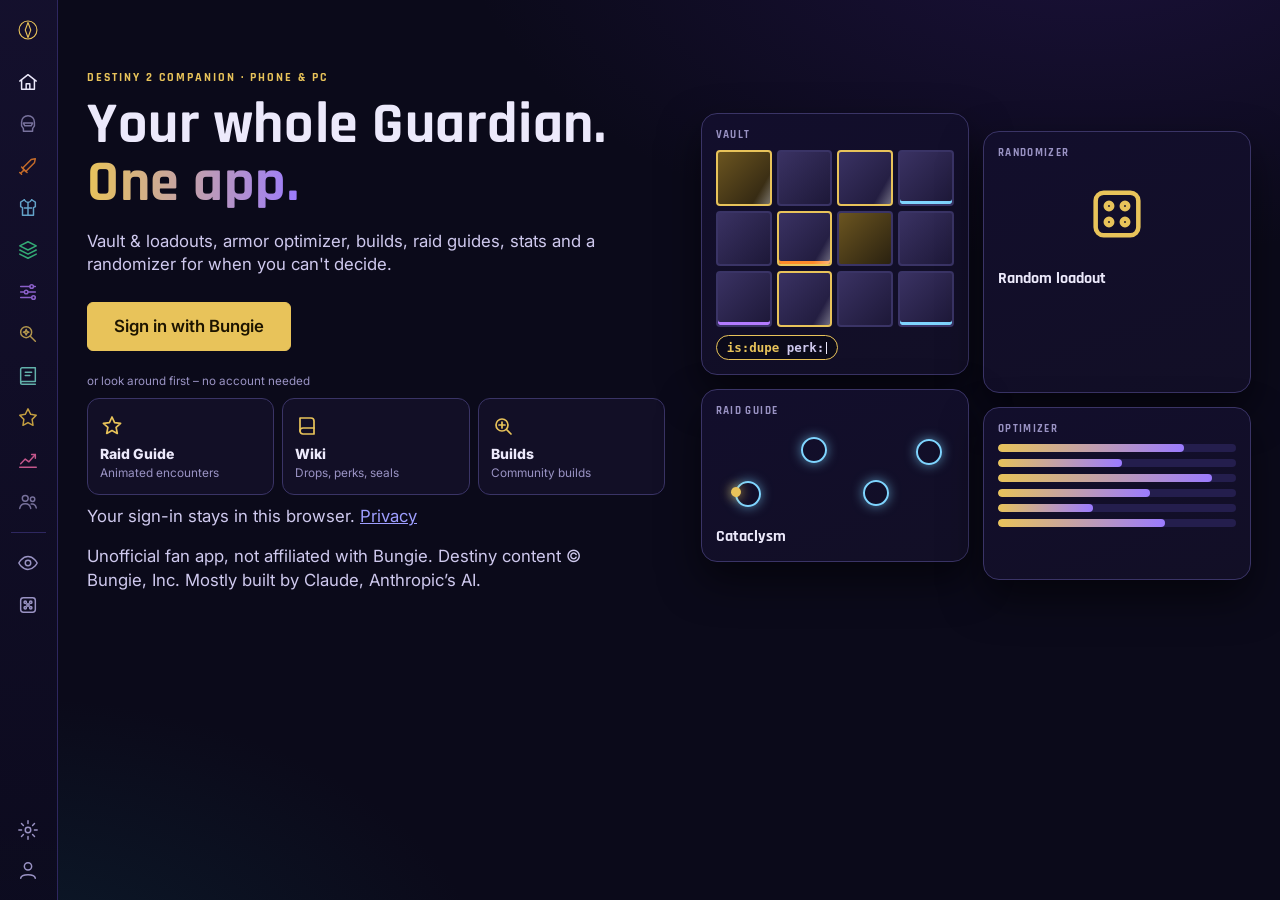
==== commit 65721582: "iPhone: App-Größe über Schriftgröße statt CSS-zoom (schwarzer Rand rechts) Co-Authored-By: Claude Op" ====
--- a/index.html
+++ b/index.html
@@ -5,7 +5,7 @@
 <meta name="viewport" content="width=device-width, initial-scale=1, viewport-fit=cover">
 <title>D2 Allrounder</title>
 <meta name="theme-color" content="#0b0a1a">
-<script>try{document.documentElement.dataset.kachel=localStorage.getItem('d2a.kachel')||'klein'}catch(e){}window.d2aZ=function(){return parseFloat(document.documentElement.style.zoom)||1};try{var t=localStorage.getItem('d2a.theme')||'bunt';if(t==='shader'){var v=JSON.parse(localStorage.getItem('d2a.shaderVars')||'null');if(v){for(var k in v)document.documentElement.style.setProperty(k,v[k])}else t='bunt'}}catch(e){t='bunt'}document.documentElement.dataset.theme=t;try{if(t==='shader'&&/^photo finish$/i.test((JSON.parse(localStorage.getItem('d2a.shaderWahl')||'{}')).n||''))document.documentElement.dataset.pf='1'}catch(e){}try{document.documentElement.dataset.modus=localStorage.getItem('d2a.modus')||'einfach'}catch(e){}try{var tx=parseFloat(localStorage.getItem('d2a.txt'));if(tx&&tx!==1)document.documentElement.style.setProperty('--txt',tx)}catch(e){}try{var z=parseFloat(localStorage.getItem('d2a.zoom'));if(z&&z!==1)document.documentElement.style.zoom=z}catch(e){}</script>
+<script>try{document.documentElement.dataset.kachel=localStorage.getItem('d2a.kachel')||'klein'}catch(e){}window.d2aZ=function(){return parseFloat(document.documentElement.style.zoom)||1};try{var t=localStorage.getItem('d2a.theme')||'bunt';if(t==='shader'){var v=JSON.parse(localStorage.getItem('d2a.shaderVars')||'null');if(v){for(var k in v)document.documentElement.style.setProperty(k,v[k])}else t='bunt'}}catch(e){t='bunt'}document.documentElement.dataset.theme=t;try{if(t==='shader'&&/^photo finish$/i.test((JSON.parse(localStorage.getItem('d2a.shaderWahl')||'{}')).n||''))document.documentElement.dataset.pf='1'}catch(e){}try{document.documentElement.dataset.modus=localStorage.getItem('d2a.modus')||'einfach'}catch(e){}try{var tx=parseFloat(localStorage.getItem('d2a.txt'));if(tx&&tx!==1)document.documentElement.style.setProperty('--txt',tx)}catch(e){}try{var z=parseFloat(localStorage.getItem('d2a.zoom'));if(z&&z!==1){if(matchMedia('(hover: none)').matches)document.documentElement.style.setProperty('--txt',(parseFloat(localStorage.getItem('d2a.txt'))||1)*z);else document.documentElement.style.zoom=z}}catch(e){}</script>
 <link rel="manifest" href="manifest.webmanifest">
 <link rel="icon" href="icons/icon.svg" type="image/svg+xml">
 <link rel="preconnect" href="https://fonts.googleapis.com">
--- a/css/app.css
+++ b/css/app.css
@@ -1416,3 +1416,23 @@
 @media(max-width:900px){.ktyp{grid-template-columns:120px minmax(0,1fr)}.kdonut{width:120px;height:120px;-webkit-mask:radial-gradient(circle,transparent 36px,#000 37px);mask:radial-gradient(circle,transparent 36px,#000 37px)}.kfaehig{grid-column:1/-1}}
 .kdonut-w{position:relative;width:150px;height:150px}.kdonut-w>span{position:absolute;inset:0;display:grid;place-content:center;text-align:center}.kdonut-w b{font:800 1.1rem var(--kopf)}.kdonut-w small{color:var(--matt);font-size:.68rem}
 @media(max-width:900px){.kdonut-w{width:120px;height:120px}}
+.wnav .ikon-svg{width:16px;height:16px;color:var(--gold);vertical-align:-3px}
+/* Photo Finish: ARGB-Lauflicht über hue-rotate auf einem Rahmen-Pseudoelement – läuft auch in Safari/iOS */
+html[data-pf] :is(.sblock,.cspalte,.ctresorbox,.wk-box,.lo,.kombi,.st-tag,.kpi){position:relative;border-color:transparent!important;background:var(--bg2)!important}
+html[data-pf] :is(.sblock,.cspalte,.ctresorbox,.wk-box,.lo,.kombi,.st-tag,.kpi)::before{content:'';position:absolute;inset:0;border-radius:inherit;padding:1.5px;background:conic-gradient(#ff2d55,#ff9f0a,#ffd60a,#30d158,#64d2ff,#0a84ff,#bf5af2,#ff2d55);-webkit-mask:linear-gradient(#000 0 0) content-box,linear-gradient(#000 0 0);-webkit-mask-composite:xor;mask:linear-gradient(#000 0 0) content-box exclude,linear-gradient(#000 0 0);pointer-events:none;z-index:0;animation:pfHue 3.5s linear infinite!important}
+@keyframes pfHue{to{filter:hue-rotate(360deg)}}
+html[data-pf] h1,html[data-pf] .sblock>summary h3{animation:pfHue 3.5s linear infinite!important}
+/* Handy: Stats-Zeilen umbrechen statt überlappen; nichts darf die Seite breiter machen */
+main{overflow-x:clip}
+@media(max-width:760px){
+  .rzeile>summary{display:flex!important;flex-wrap:wrap;gap:2px 12px;align-items:baseline}
+  .rzeile>summary .rn{flex:1 0 100%}.rzeile>summary b{min-width:34px}
+  .rzeile>summary>span{white-space:nowrap;font-size:.8rem}
+}
+/* Lange drücken auf Items: keine Textauswahl, kein Kontextmenü */
+.ic,.ck,.otitems .ic,.kteil{-webkit-user-select:none;user-select:none;-webkit-touch-callout:none}
+/* Chip-Icons mittig */
+.st-chip .ikon-svg{display:block;flex:none}
+html[data-modus=einfach] .st-auf .st-klein{display:block}
+@media(max-width:700px){.f1 .wk-app{margin:0 0 -70px;order:-1}.f1{justify-content:flex-start;padding-top:18px}}
+@media(max-width:700px){.f1 .wk-app{margin:0 0 -48px}}
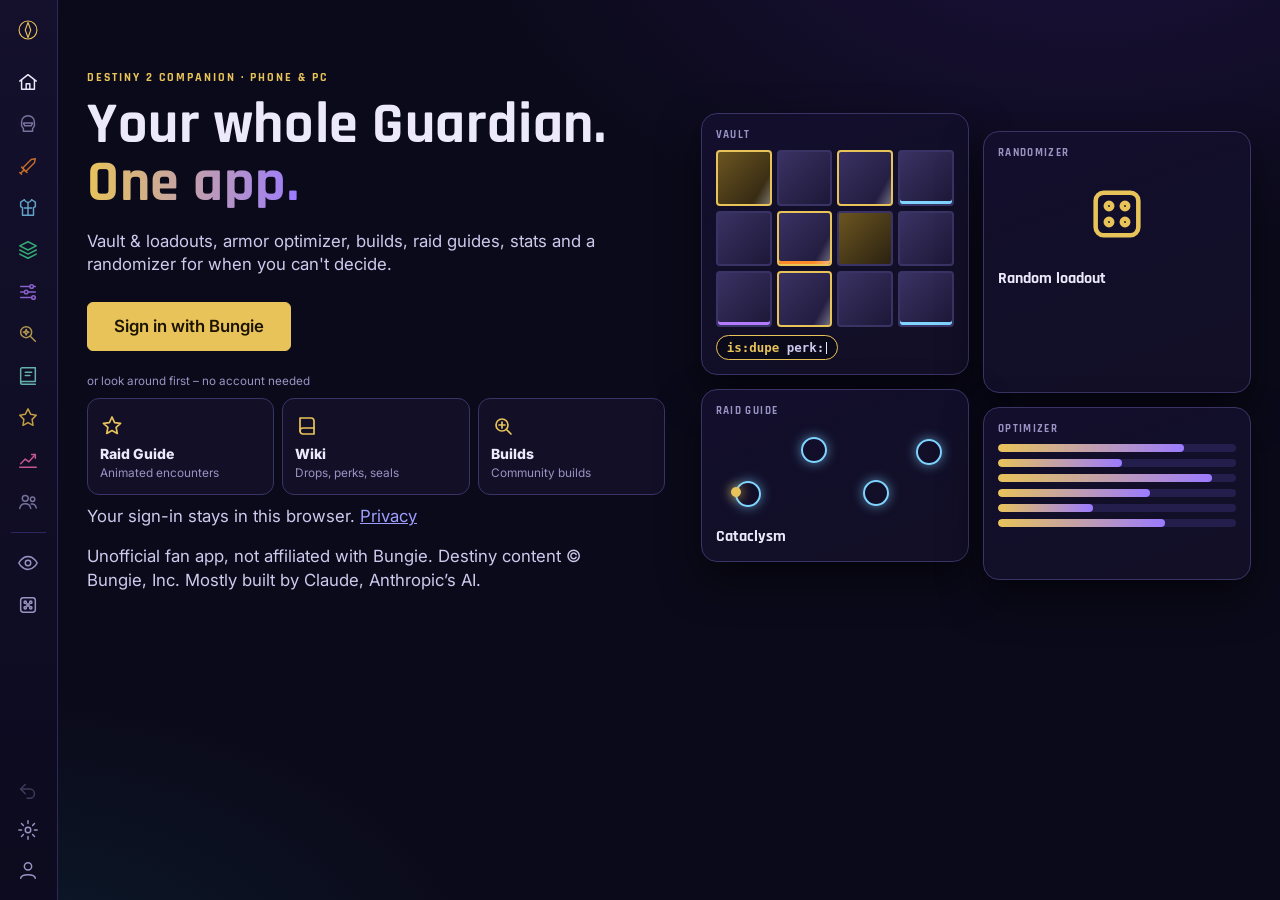
==== commit 7a5f89cb: "Inventar: Postmaster rechts unter dem Tresor; PC: Zurück fest in der Leiste statt schwebend Co-Autho" ====
--- a/index.html
+++ b/index.html
@@ -36,6 +36,7 @@
     <button data-panel="woche"><svg viewBox="0 0 24 24"><rect x="3" y="4" width="18" height="16" rx="2"/><path d="M15 4v16"/><path d="M17.5 8h1.5M17.5 11h1.5M17.5 14h1.5"/></svg><span>Side panel</span></button>
   </div>
   <div class="unten">
+    <button data-zurueck disabled title="Back to where you were"><svg viewBox="0 0 24 24"><path d="M9 6L4 11l5 5"/><path d="M4 11h10a5 5 0 0 1 0 10h-3"/></svg><span>Back</span></button>
     <button data-einst title="Settings: look, size, language, data"><svg viewBox="0 0 24 24"><circle cx="12" cy="12" r="3"/><path d="M12 2v3M12 19v3M2 12h3M19 12h3M4.9 4.9l2.1 2.1M17 17l2.1 2.1M4.9 19.1L7 17M17 7l2.1-2.1"/></svg><span>Settings</span></button>
     <button id="konto"><svg viewBox="0 0 24 24"><circle cx="12" cy="8" r="4"/><path d="M4 21c1-5 15-5 16 0"/></svg><span id="kontoName">Sign in</span></button>
   </div>
--- a/css/app.css
+++ b/css/app.css
@@ -1436,3 +1436,23 @@
 html[data-modus=einfach] .st-auf .st-klein{display:block}
 @media(max-width:700px){.f1 .wk-app{margin:0 0 -70px;order:-1}.f1{justify-content:flex-start;padding-top:18px}}
 @media(max-width:700px){.f1 .wk-app{margin:0 0 -48px}}
+@media(max-width:760px){.zeitring{grid-template-columns:1fr!important}.zeitring svg{width:170px;height:170px;margin:0 auto}.ktyp{grid-template-columns:1fr!important;justify-items:stretch}.kdonut-w{margin:0 auto}}
+/* iPhone: abgerundete Display-Ecken & Notch respektieren */
+@media(max-width:760px){
+  #handyLeiste{height:auto;min-height:62px;padding:6px max(14px,env(safe-area-inset-left)) calc(8px + env(safe-area-inset-bottom)) max(14px,env(safe-area-inset-right))}
+  #handyLeiste button{border-radius:14px}
+  main{padding-top:max(14px,env(safe-area-inset-top));padding-left:max(12px,env(safe-area-inset-left));padding-right:max(12px,env(safe-area-inset-right));padding-bottom:calc(90px + env(safe-area-inset-bottom))}
+}
+/* Zurück-Knopf (schwebend, unten links) */
+#zurueckKnopf{position:fixed;left:max(14px,env(safe-area-inset-left));bottom:calc(88px + env(safe-area-inset-bottom));z-index:45;width:48px;height:48px;border-radius:50%;border:1px solid var(--gold);background:color-mix(in srgb,var(--bg2) 92%,transparent);color:var(--gold);font-size:1.35rem;font-weight:900;box-shadow:0 8px 24px #000b;cursor:pointer;display:grid;place-items:center;animation:mfRein2 .2s ease}
+#zurueckKnopf[hidden]{display:none}
+@media(min-width:761px){#zurueckKnopf{left:calc(var(--rail) + 16px);bottom:20px}}
+#zurueckKnopf .zk-ic{width:24px;height:24px;fill:none;stroke:currentColor;stroke-width:2.2;stroke-linecap:round;stroke-linejoin:round}
+.it-kills{padding:6px 0 8px;font-size:.9rem;color:var(--text2)}.it-kills b{color:var(--gold);font:800 1.05rem var(--kopf)}.it-kills small{color:var(--matt);margin-left:4px}
+/* Inventar: Postmaster rechts unter dem Tresor */
+.crechts{display:flex;flex-direction:column;gap:12px;min-width:0}
+.cpostbox{border:1px solid var(--linie2);border-radius:12px;background:var(--bg2);padding:10px 12px}
+.cpostbox .kopf{margin:0 0 6px}.cpostbox .kopf h1{font-size:1rem}.cpostbox .karte.post{margin:6px 0;padding:8px;background:var(--bg3)}
+.cpostbox .post-kopf h3{font-size:.85rem}
+@media(min-width:761px){#zurueckKnopf{display:none!important}}
+#rail [data-zurueck]:disabled{opacity:.35;cursor:default}
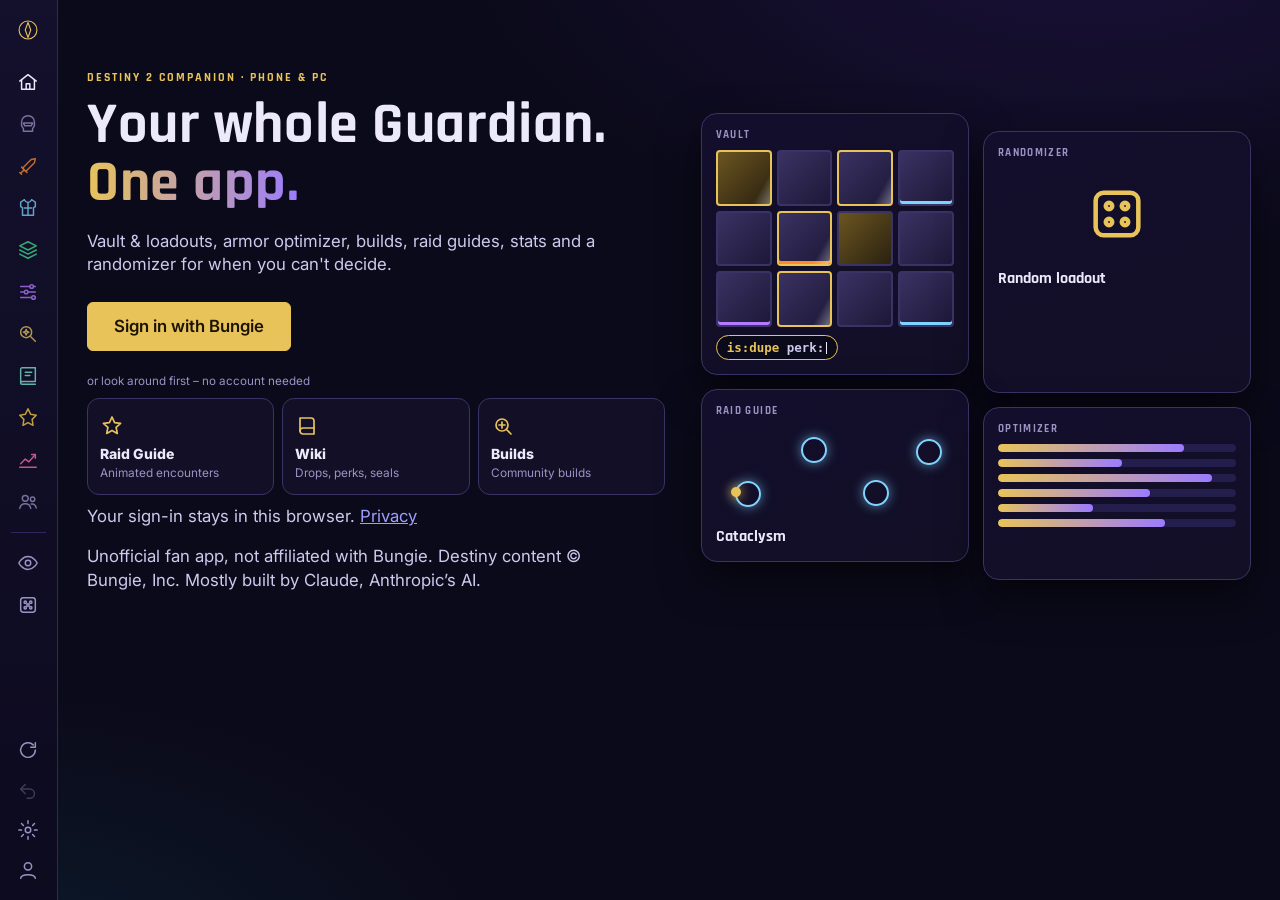
==== commit 96e17792: "Refresh-Knopf in der Leiste (PC) und oben im Mehr-Blatt (Handy) Co-Authored-By: Claude Opus 5.5 <nor" ====
--- a/index.html
+++ b/index.html
@@ -36,6 +36,7 @@
     <button data-panel="woche"><svg viewBox="0 0 24 24"><rect x="3" y="4" width="18" height="16" rx="2"/><path d="M15 4v16"/><path d="M17.5 8h1.5M17.5 11h1.5M17.5 14h1.5"/></svg><span>Side panel</span></button>
   </div>
   <div class="unten">
+    <button data-refresh title="Reload everything from Bungie"><svg viewBox="0 0 24 24"><path d="M20 12a8 8 0 1 1-2.3-5.6"/><path d="M20 4v5h-5"/></svg><span>Refresh</span></button>
     <button data-zurueck disabled title="Back to where you were"><svg viewBox="0 0 24 24"><path d="M9 6L4 11l5 5"/><path d="M4 11h10a5 5 0 0 1 0 10h-3"/></svg><span>Back</span></button>
     <button data-einst title="Settings: look, size, language, data"><svg viewBox="0 0 24 24"><circle cx="12" cy="12" r="3"/><path d="M12 2v3M12 19v3M2 12h3M19 12h3M4.9 4.9l2.1 2.1M17 17l2.1 2.1M4.9 19.1L7 17M17 7l2.1-2.1"/></svg><span>Settings</span></button>
     <button id="konto"><svg viewBox="0 0 24 24"><circle cx="12" cy="8" r="4"/><path d="M4 21c1-5 15-5 16 0"/></svg><span id="kontoName">Sign in</span></button>
--- a/css/app.css
+++ b/css/app.css
@@ -1456,3 +1456,23 @@
 .cpostbox .post-kopf h3{font-size:.85rem}
 @media(min-width:761px){#zurueckKnopf{display:none!important}}
 #rail [data-zurueck]:disabled{opacity:.35;cursor:default}
+.st-chip .ikon-svg,.st-serie .ikon-svg,.st-tag>small .ikon-svg{margin:0!important}
+/* Ersetzte Emojis: Linien-Icon in Textgröße, Farbe vom Text */
+.ikon-svg.emo{width:1.1em;height:1.1em;vertical-align:-.18em;margin:0 .1em;stroke-width:1.9}
+.chip .ikon-svg.emo,button .ikon-svg.emo{color:var(--gold)}
+.okopf2{padding-bottom:8px;margin-bottom:6px;align-items:center}.okopf2 .ansicht-w{padding:2px 0}
+/* Inventar leeren: je Slot und ganzer Charakter */
+.creihe>small{display:flex;align-items:center;gap:6px}
+.cleeren{margin-left:auto;padding:1px 8px;border-radius:999px;border:1px solid var(--linie2);background:var(--bg);color:var(--text2);font:600 .66rem var(--fliess);letter-spacing:.03em;cursor:pointer;opacity:.55;transition:opacity .15s,border-color .15s}
+.creihe:hover .cleeren,.cleeren:hover,.cleeren.frage{opacity:1;border-color:var(--gold);color:var(--gold)}
+.cleeren.frage{background:color-mix(in srgb,var(--gold) 16%,var(--bg))}
+.cleer-alle{padding:6px 8px 0}.cleeren.gross{width:100%;margin:0;padding:6px 10px;font-size:.74rem;opacity:.8;text-transform:none}
+@media (hover:none){.cleeren{opacity:.9}}
+/* Charakter-Kopf: Name nicht über dem Emblem-Symbol, einheitlicher dunkler Schleier über allen Emblemen */
+.ckopf{position:relative;isolation:isolate}
+.ckopf::before{content:'';position:absolute;inset:0;border-radius:inherit;background:linear-gradient(90deg,#0000 0,#0000 46px,#000a 70px,#0008 100%);z-index:-1}
+.ckopf .ck-z1{padding-left:50px;min-height:22px;align-items:center}
+.ckopf .ck-z1 b{font-size:1rem}.ckopf .ck-stats{background:#000a;border-radius:8px}
+.ckopf .ck-z1 em{color:var(--gold)}
+.cvoll{position:static;font:700 .6rem var(--fliess);letter-spacing:.06em;color:var(--gold);border:1px solid color-mix(in srgb,var(--gold) 50%,transparent);border-radius:999px;padding:0 6px;text-transform:uppercase}
+#rail [data-refresh].dreht svg{animation:dreh 1s linear infinite}
